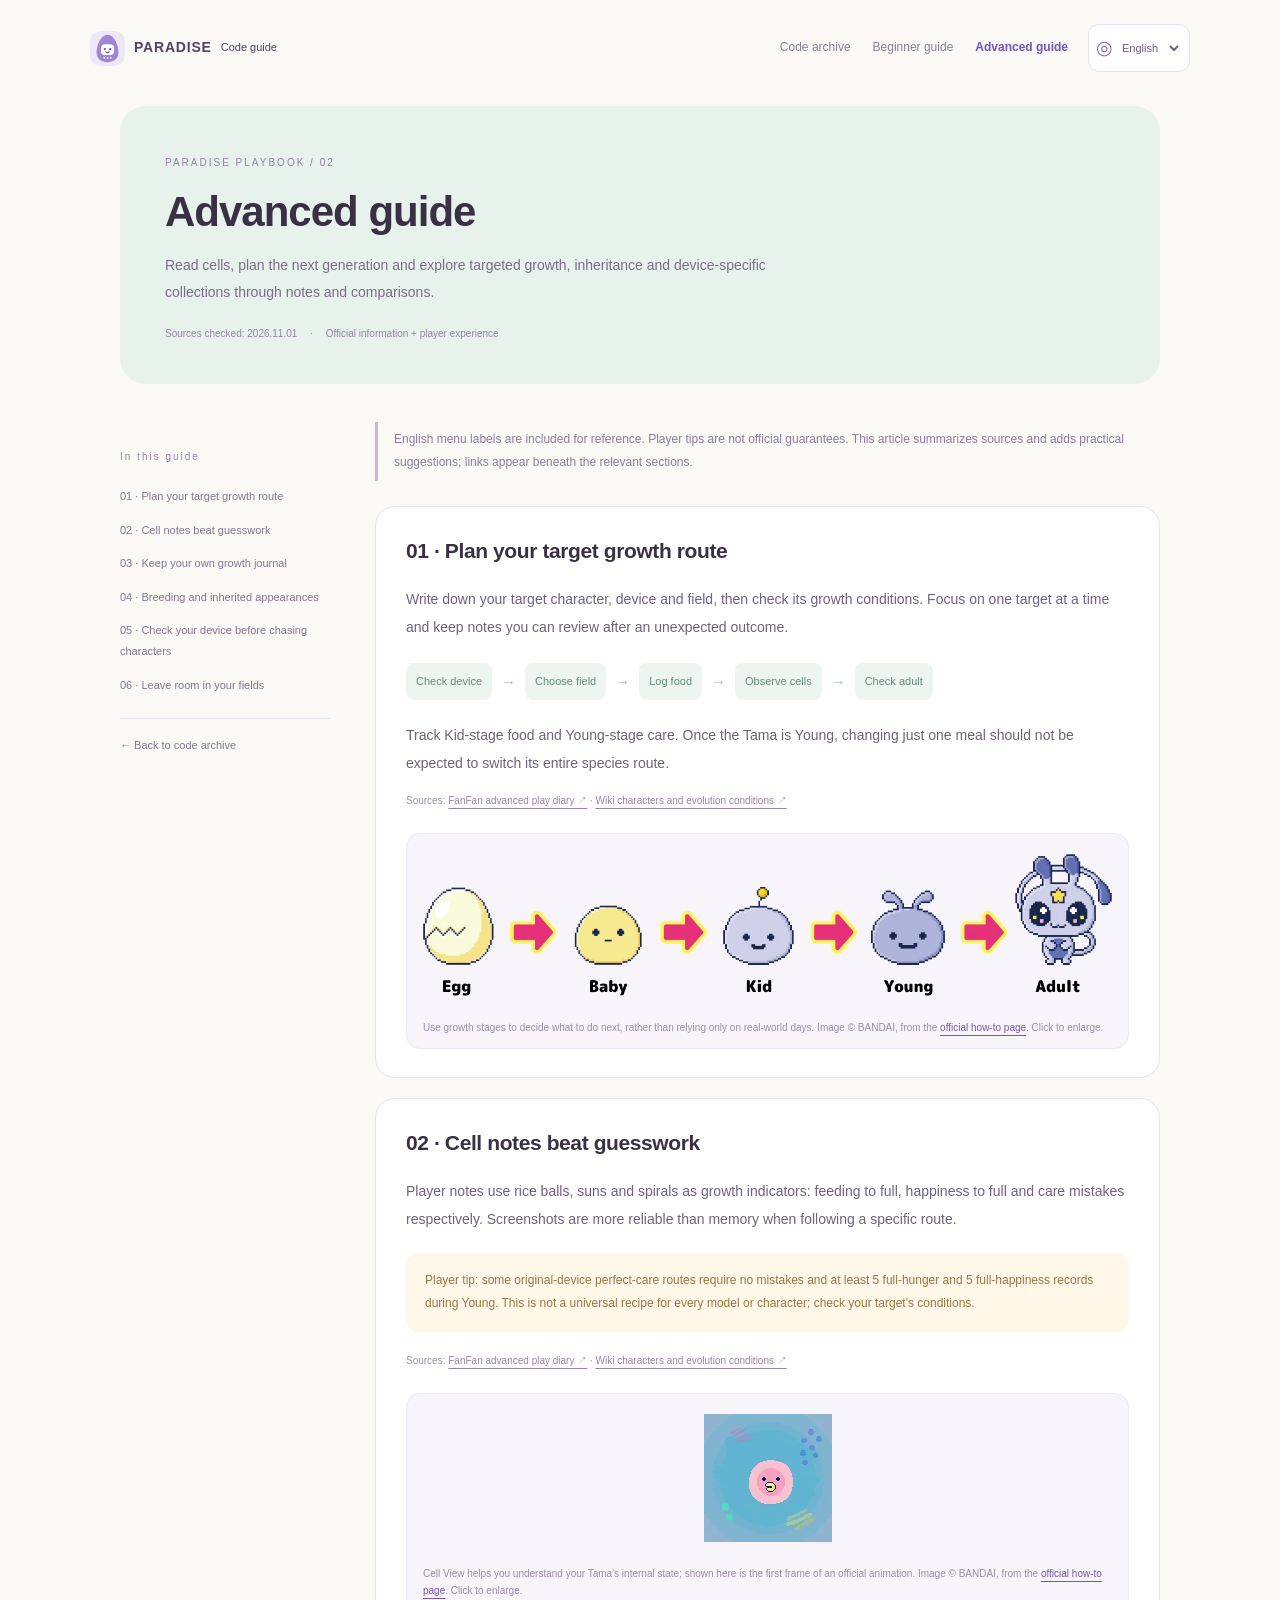
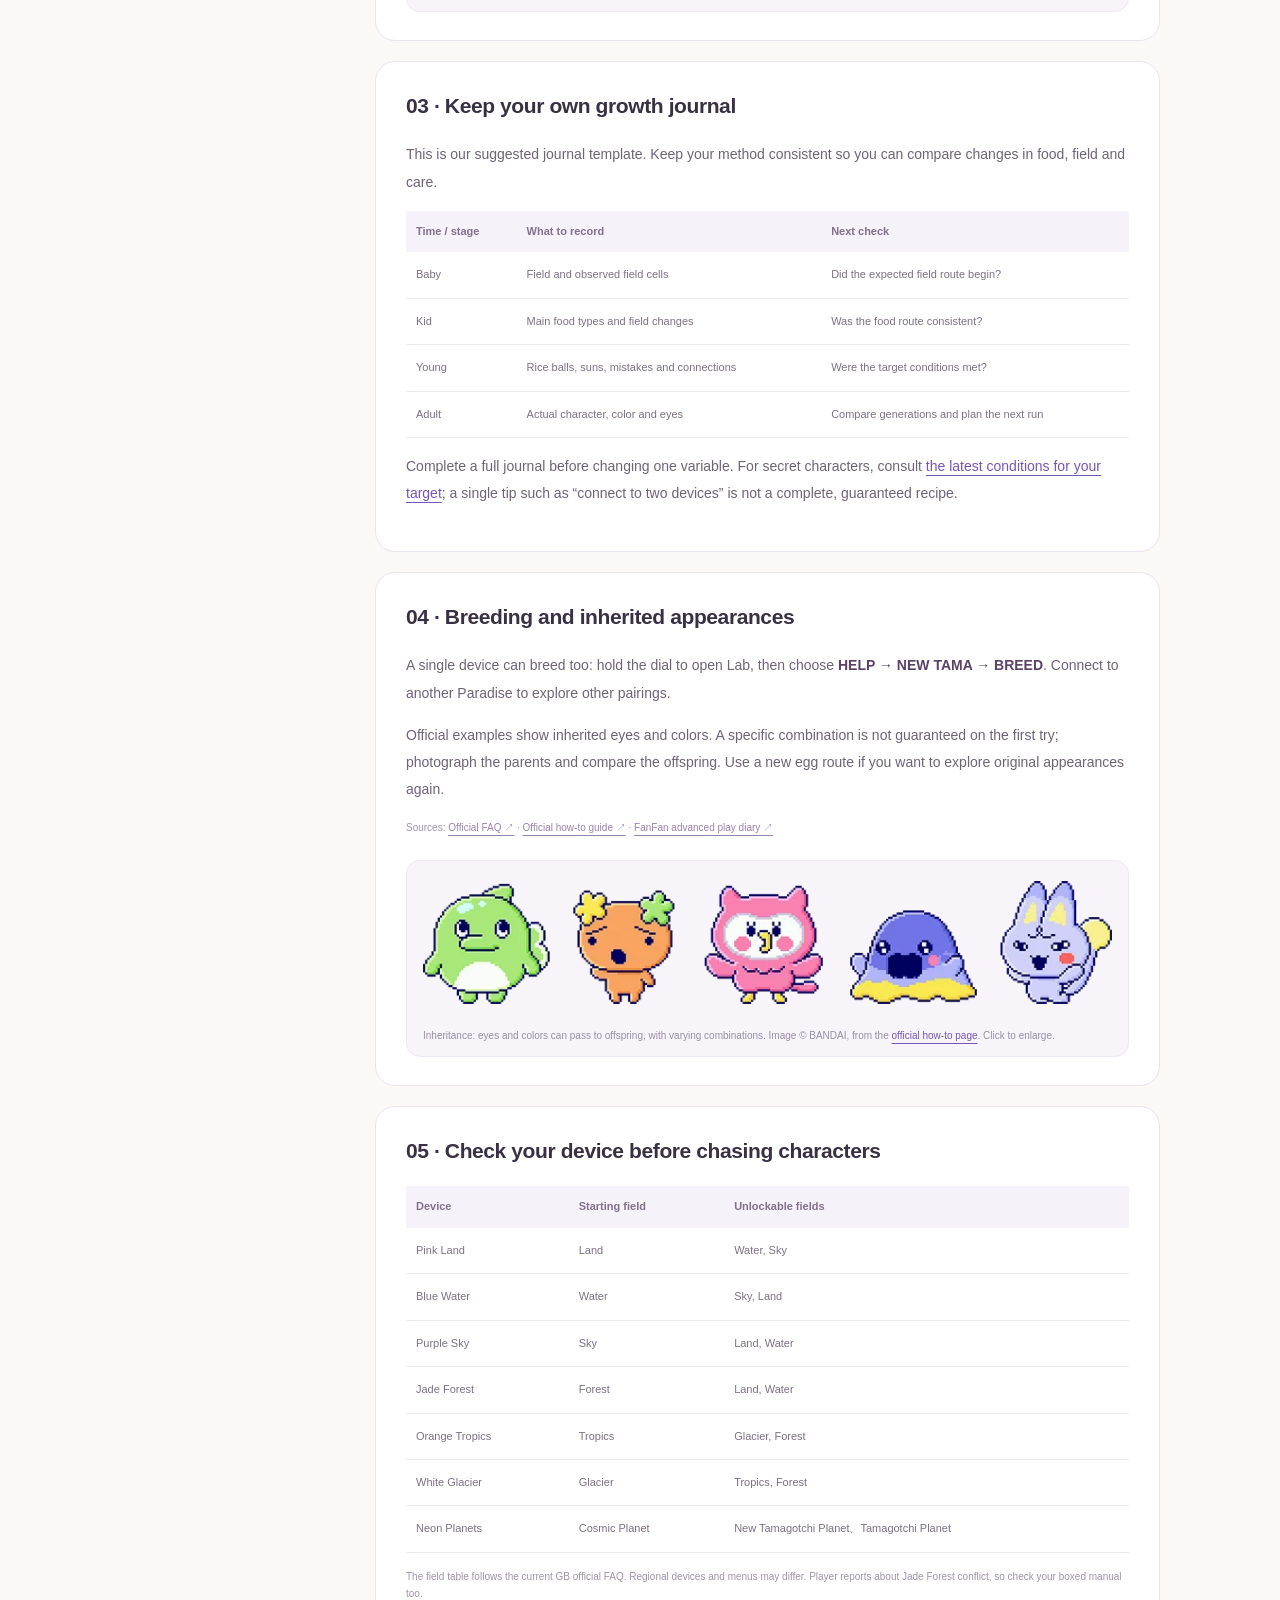
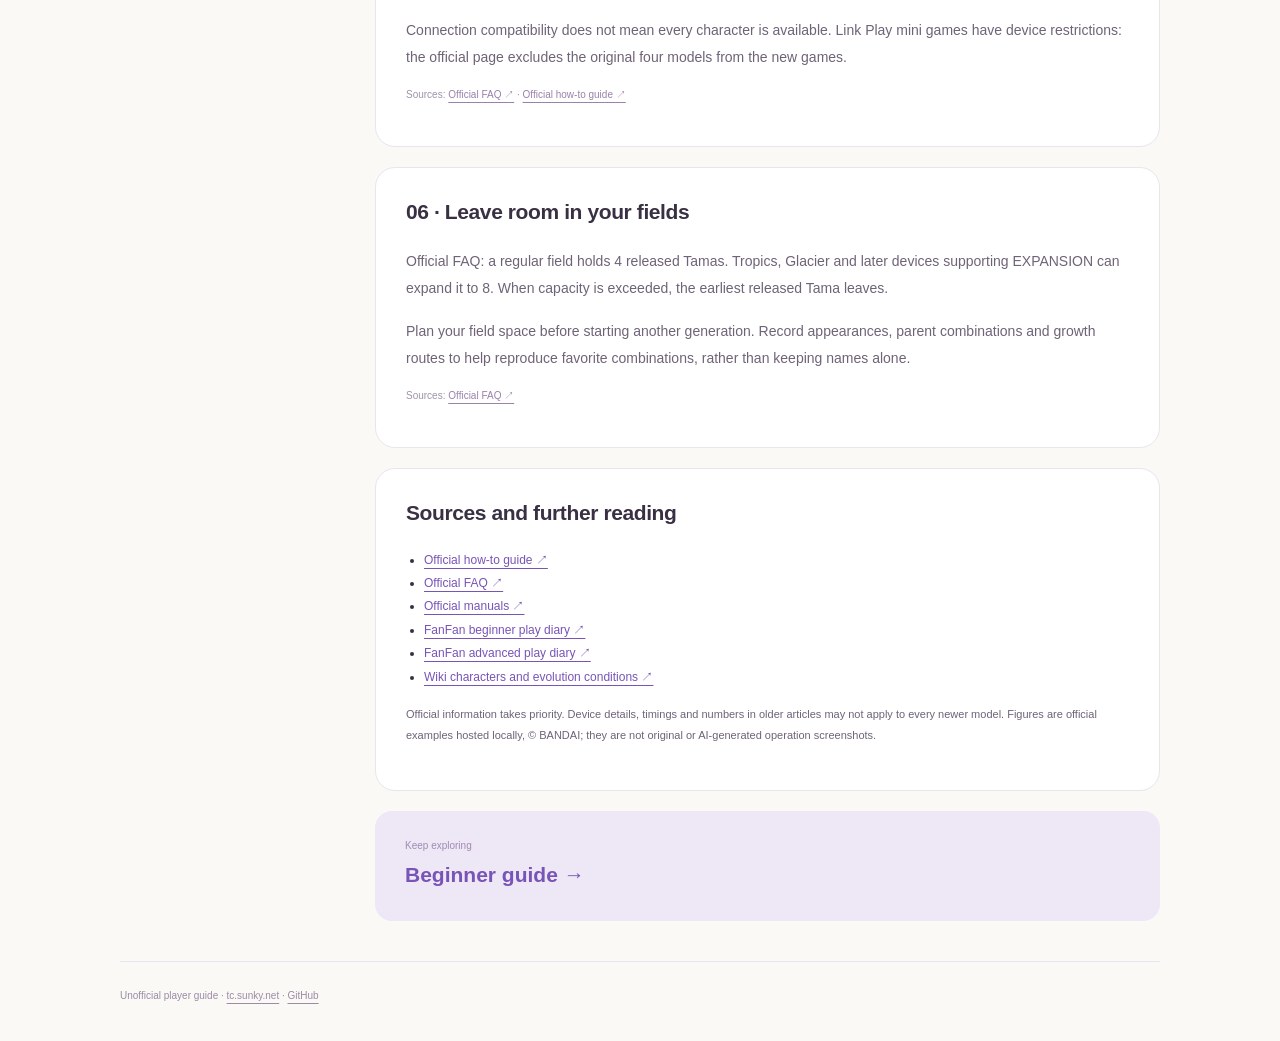
==== public/advanced.html @ 0d9e6d23 "Add five-language support across archive and guides" ====
<!doctype html><html lang="zh-CN"><head><meta charset="utf-8"><meta name="viewport" content="width=device-width,initial-scale=1"><meta name="description" content="从看懂细胞到规划下一代，用记录与对照，探索定向养成、遗传和版本收藏。"><meta name="theme-color" content="#7254c6"><title>进阶攻略 · Tamagotchi Paradise 中文图鉴</title><link rel="icon" href="./assets/favicon.svg"><link rel="stylesheet" href="./assets/guides.css"><link rel="stylesheet" href="./assets/i18n.css"><script src="./assets/i18n-data.js" defer></script><script src="./assets/i18n.js" defer></script></head><body class="advanced"><a class="skip" href="#article">跳到正文</a><header class="guide-header"><a class="brand" href="./index.html"><img src="./assets/favicon.svg" alt="" width="35" height="35">PARADISE <small>中文图鉴</small></a><nav aria-label="网站导航"><a href="./index.html#tools">代码图鉴</a><a href="./beginner.html" >新手攻略</a><a href="./advanced.html" aria-current="page">进阶攻略</a></nav></header><div class="guide-shell"><div class="guide-intro"><span class="kicker">PARADISE PLAYBOOK / 02</span><h1>进阶攻略</h1><p>从看懂细胞到规划下一代，用记录与对照，探索定向养成、遗传和版本收藏。</p><div class="meta">资料核对：2026.11.01 <span>·</span> 官方说明 + 玩家经验整理</div></div><div class="article-layout"><aside><span class="kicker">这篇会读到</span><nav aria-label="文章目录"><a href="#plan">01 · 定向养成：先画一条路线</a><a href="#cells">02 · 细胞观察：记录比猜测更有用</a><a href="#experiment">03 · 做一份自己的养成记录</a><a href="#breed">04 · 配对与遗传：外形可以继续变化</a><a href="#versions">05 · 先核对版本，再追新角色</a><a href="#collection">06 · 收藏规划：给场地留出位置</a></nav><a class="back" href="./index.html">← 返回代码图鉴</a></aside><main id="article"><div class="editor-note">阅读提示：菜单附英文名称便于对照；“玩家经验”不代表官方保证。本文为中文提炼与原创操作建议，来源在对应段落下方。</div><section id="plan" class="chapter"><h2>01 · 定向养成：先画一条路线</h2><p>先写下目标角色、自己的机型和对应场地，再核对角色进化条件。建议一次只追一个目标，把每次失败当成可回看的记录。</p><div class="route"><span>确认机型</span><i>→</i><span>选择场地</span><i>→</i><span>记录食物</span><i>→</i><span>观察细胞</span><i>→</i><span>核对成体</span></div><p>幼童阶段的食物选择与青少年阶段的照顾记录都值得跟踪；已经进入 Young 后，不要期待仅靠换一顿食物就能切换整个物种路线。</p><p class="references">依据：<a href="https://fanfan.com.tw/tamagotchi-1/" target="_blank" rel="noopener noreferrer">FanFan 进阶实玩记录 ↗</a> · <a href="https://tamagotchi.fandom.com/wiki/Tamagotchi_Paradise/Character_list" target="_blank" rel="noopener noreferrer">Wiki 角色与进化条件 ↗</a></p><figure><a href="./assets/guides/growth.webp" target="_blank" rel="noopener"><img src="./assets/guides/growth.webp" alt="官方角色成长五阶段示意" loading="lazy"></a><figcaption>用成长阶段定位当前任务，不把现实天数当成唯一判断标准。 · 图片 © BANDAI，摘自<a href="https://tamagotchi-official.com/gb/series/paradise/howto/">官方玩法页</a>。点击查看大图。</figcaption></figure></section><section id="cells" class="chapter"><h2>02 · 细胞观察：记录比猜测更有用</h2><p>玩家记录常用饭团、太阳与漩涡来观察养成：饭团对应喂饱记录，太阳对应心情充足记录，漩涡提示照顾失误。想追求特定成体时，截图记录比凭记忆计数更稳妥。</p><div class="callout">玩家经验：部分原版角色的优良照顾路线需要零失误，并在 Young 阶段积累至少 5 次喂饱、5 次心情充足记录。它并非所有机型、所有角色的通用配方，仍需核对目标角色条件。</div><p class="references">依据：<a href="https://fanfan.com.tw/tamagotchi-1/" target="_blank" rel="noopener noreferrer">FanFan 进阶实玩记录 ↗</a> · <a href="https://tamagotchi.fandom.com/wiki/Tamagotchi_Paradise/Character_list" target="_blank" rel="noopener noreferrer">Wiki 角色与进化条件 ↗</a></p><figure><a href="./assets/guides/cells.webp" target="_blank" rel="noopener"><img src="./assets/guides/cells.webp" alt="官方细胞观察画面示意" loading="lazy"></a><figcaption>观察图：细胞视角能帮助了解角色体内情况；这里展示官方动画首帧。 · 图片 © BANDAI，摘自<a href="https://tamagotchi-official.com/gb/series/paradise/howto/">官方玩法页</a>。点击查看大图。</figcaption></figure></section><section id="experiment" class="chapter"><h2>03 · 做一份自己的养成记录</h2><p>下面是本站建议的记录模板。保持记录方式一致，才能看出食物、场地与照顾方式改变后的差异。</p><div class="table-wrap"><table><thead><tr><th>时间／阶段</th><th>记录内容</th><th>下次检查</th></tr></thead><tbody><tr><td>Baby</td><td>所在场地、观察到的环境细胞</td><td>是否按预期进入场地路线</td></tr><tr><td>Kid</td><td>主要食物类别、切换场地情况</td><td>食物路线是否保持一致</td></tr><tr><td>Young</td><td>饭团／太阳／失误及通讯记录</td><td>目标条件是否满足</td></tr><tr><td>Adult</td><td>实际角色、颜色与眼睛</td><td>与上一代对照，规划下一次</td></tr></tbody></table></div><p>先做一次完整记录，再调整一个变量。涉及隐藏角色时，直接查看<a href="https://tamagotchi.fandom.com/wiki/Tamagotchi_Paradise/Character_list">目标角色的最新条件</a>；不要把“连过两台机器”等单项经验当成保证成功的完整配方。</p></section><section id="breed" class="chapter"><h2>04 · 配对与遗传：外形可以继续变化</h2><p>单机也能繁殖：长按旋钮进入 Lab，再依次选择 <strong>HELP → NEW TAMA → BREED</strong>。与另一台 Paradise 通讯，则可以探索不同搭配。</p><p>官方展示的遗传特征包括眼睛和颜色。繁殖不保证一次得到指定组合；建议先拍下亲代，再与下一代对照。想重新体验原始外形，可另外尝试新蛋路线。</p><p class="references">依据：<a href="https://tamagotchi-official.com/gb/series/paradise/faq/" target="_blank" rel="noopener noreferrer">官方 FAQ ↗</a> · <a href="https://tamagotchi-official.com/gb/series/paradise/howto/" target="_blank" rel="noopener noreferrer">官方玩法说明 ↗</a> · <a href="https://fanfan.com.tw/tamagotchi-1/" target="_blank" rel="noopener noreferrer">FanFan 进阶实玩记录 ↗</a></p><figure><a href="./assets/guides/breeding.webp" target="_blank" rel="noopener"><img src="./assets/guides/breeding.webp" alt="官方亲代与下一代眼睛和颜色组合示意" loading="lazy"></a><figcaption>遗传图：眼睛与颜色可传给下一代，组合结果存在变化。 · 图片 © BANDAI，摘自<a href="https://tamagotchi-official.com/gb/series/paradise/howto/">官方玩法页</a>。点击查看大图。</figcaption></figure></section><section id="versions" class="chapter"><h2>05 · 先核对版本，再追新角色</h2><div class="table-wrap"><table><thead><tr><th>机型</th><th>初始场地</th><th>后续可解锁场地</th></tr></thead><tbody><tr><td>Pink Land</td><td>陆地</td><td>海洋、天空</td></tr><tr><td>Blue Water</td><td>海洋</td><td>天空、陆地</td></tr><tr><td>Purple Sky</td><td>天空</td><td>陆地、海洋</td></tr><tr><td>Jade Forest</td><td>森林</td><td>陆地、海洋</td></tr><tr><td>Orange Tropics</td><td>热带</td><td>冰川、森林</td></tr><tr><td>White Glacier</td><td>冰川</td><td>热带、森林</td></tr><tr><td>Neon Planets</td><td>Cosmic Planet</td><td>New Tamagotchi Planet、Tamagotchi Planet</td></tr></tbody></table></div><p class="references">场地表依据当前 GB 官方 FAQ。不同地区的销售版本与菜单可能不同；尤其森林版的玩家资料存在出入，请同时核对盒装说明。</p><p>可通讯不等于可养成所有机型角色。联机小游戏也有版本限制，官方玩法页明确原四款机型不支持新增的 Link Play 小游戏。</p><p class="references">依据：<a href="https://tamagotchi-official.com/gb/series/paradise/faq/" target="_blank" rel="noopener noreferrer">官方 FAQ ↗</a> · <a href="https://tamagotchi-official.com/gb/series/paradise/howto/" target="_blank" rel="noopener noreferrer">官方玩法说明 ↗</a></p></section><section id="collection" class="chapter"><h2>06 · 收藏规划：给场地留出位置</h2><p>官方 FAQ：普通场地可保留 4 只已释放角色；支持 EXPANSION 的热带、冰川及后续机型可扩至 8 只。超过容量后，最早释放的角色会离开。</p><p>因此，收藏时先安排好位置，再决定开始哪一代。保留外形截图、亲代组合和路线笔记，比只记录角色名字更便于复现喜欢的搭配。</p><p class="references">依据：<a href="https://tamagotchi-official.com/gb/series/paradise/faq/" target="_blank" rel="noopener noreferrer">官方 FAQ ↗</a></p></section><section class="chapter sources"><h2>来源与延伸阅读</h2><ul><li><a href="https://tamagotchi-official.com/gb/series/paradise/howto/">官方玩法说明 ↗</a></li><li><a href="https://tamagotchi-official.com/gb/series/paradise/faq/">官方 FAQ ↗</a></li><li><a href="https://tamagotchi-official.com/manual/toy/paradise/">官方说明书入口 ↗</a></li><li><a href="https://fanfan.com.tw/tamagotchi/">FanFan 新手实玩记录 ↗</a></li><li><a href="https://fanfan.com.tw/tamagotchi-1/">FanFan 进阶实玩记录 ↗</a></li><li><a href="https://tamagotchi.fandom.com/wiki/Tamagotchi_Paradise/Character_list">Wiki 角色与进化条件 ↗</a></li></ul><p>官方资料优先；旧文章中的机型、时限与具体数值不应直接套用所有新机型。图片均为官方玩法示意，已保存于本站；版权归 BANDAI，非原创或 AI 操作截图。</p></section><a class="next-guide" href="./beginner.html"><small>继续探索</small><strong>新手攻略 →</strong></a></main></div><footer>非官方玩家整理 · <a href="https://tc.sunky.net/">tc.sunky.net</a> · <a href="https://github.com/isunky/TamagotchiCode">GitHub</a></footer></div></body></html>
---- public/assets/guides.css ----
:root{--ink:#393044;--purple:#7854b6;--muted:#84788d;--line:#eae4ef;--paper:#faf9f6}*{box-sizing:border-box}html{scroll-behavior:smooth;scroll-padding-top:30px}body{margin:0;background:var(--paper);color:var(--ink);font-family:-apple-system,BlinkMacSystemFont,"PingFang SC","Microsoft YaHei",sans-serif;font-size:15px;line-height:1.95}a{color:var(--purple);text-underline-offset:4px}a:hover{color:#4d3675}button,input{font:inherit}:focus-visible{outline:3px solid #a88cce;outline-offset:5px}.skip{position:fixed;top:-100px;background:white;padding:10px;z-index:10}.skip:focus{top:5px}.guide-header{max-width:1160px;margin:auto;padding:23px 30px;display:flex;justify-content:space-between;align-items:center;gap:20px}.brand{display:flex;gap:9px;align-items:center;text-decoration:none;font-weight:800;font-size:14px;letter-spacing:.8px;color:#554066}.brand small{font-weight:400;letter-spacing:0;font-size:11px}.guide-header nav{display:flex;gap:22px;font-size:12px}.guide-header nav a{text-decoration:none;color:#8b7e94}.guide-header nav a[aria-current]{color:#7254b6;font-weight:bold}.guide-shell{max-width:1100px;padding:0 30px;margin:auto}.guide-intro{padding:40px 45px;border-radius:26px;background:#eee7f7;margin:10px 0 38px}.advanced .guide-intro{background:#e7f2ed}.kicker{font-size:10px;letter-spacing:2px;color:#9681a5}.guide-intro h1{font-size:42px;letter-spacing:-1px;margin:10px 0;line-height:1.3}.guide-intro>p{max-width:640px;margin:12px 0 18px;color:#7c6c87;font-size:14px}.meta{font-size:10px;color:#95849f}.meta span{padding:0 10px}.article-layout{display:grid;grid-template-columns:210px minmax(0,1fr);gap:45px;align-items:start}aside{position:sticky;top:25px;padding-top:18px}aside nav{display:flex;flex-direction:column;gap:12px;margin:17px 0 22px}aside a{font-size:11px;text-decoration:none;color:#87758f}aside .back{display:block;border-top:1px solid var(--line);padding-top:16px}.editor-note{font-size:12px;color:#8d7d97;border-left:3px solid #c9b4df;padding:6px 16px;margin-bottom:25px}.chapter{background:#fff;border:1px solid var(--line);border-radius:20px;padding:28px 30px;margin-bottom:20px;scroll-margin-top:25px}.chapter h2{font-size:21px;line-height:1.5;margin:0 0 20px;letter-spacing:-.4px}.chapter p{margin:15px 0;color:#6f6377;font-size:14px}.chapter strong{color:#594367}.references,.chapter p.references{font-size:10px;color:#a092aa;line-height:1.7}.references a{color:#9b81ab}figure{margin:24px 0 0;background:#f7f5fa;border:1px solid #eee8f3;border-radius:14px;overflow:hidden;text-align:center;padding:20px 16px 12px}figure img{max-width:100%;max-height:340px;height:auto;object-fit:contain}figcaption{font-size:10px;line-height:1.7;text-align:left;margin-top:14px;color:#9b8ca5}.view-map{display:grid;grid-template-columns:1fr 1fr;gap:12px}.view-map>div{background:#f7f4fb;padding:18px;border-radius:13px}.view-map b{font-size:14px}.view-map span{display:block;font-size:9px;letter-spacing:1px;color:#a28eb0}.view-map p{font-size:12px;margin:8px 0 0}.callout{background:#fff7e8;border-radius:12px;padding:16px 19px;font-size:12px;color:#997744;margin:20px 0}.checklist{background:#f0f6f2;border-radius:13px;padding:19px;font-size:12px;color:#668474}.checklist b{display:block;margin-bottom:7px}.checklist label{display:block;cursor:pointer}.checklist input{accent-color:#7b9b86;margin-right:8px}.compare{display:grid;grid-template-columns:1fr 1fr;gap:15px}.compare>div{background:#f8f5fb;padding:17px;border-radius:12px}.compare b{font-size:12px}.compare p{font-size:12px}.inline-button{display:inline-block;font-size:12px;font-weight:700}.route{display:flex;flex-wrap:wrap;align-items:center;gap:9px;margin:22px 0}.route span{font-size:11px;background:#edf5f0;padding:8px 10px;border-radius:8px;color:#678a76}.route i{font-style:normal;color:#a6b8ae}.table-wrap{overflow:auto}table{width:100%;border-collapse:collapse;font-size:11px;min-width:380px}th{text-align:left;background:#f5f2f9;padding:10px;color:#82708e}td{padding:12px 10px;border-bottom:1px solid #eee8f1;color:#7d7086}.sources ul{font-size:12px;padding-left:18px}.sources p{font-size:11px}.next-guide{display:block;padding:25px 30px;background:#ede7f6;border-radius:17px;text-decoration:none}.next-guide small{display:block;font-size:10px;color:#a08bb1}.next-guide strong{font-size:21px}footer{border-top:1px solid var(--line);margin-top:40px;padding:24px 0 35px;font-size:10px;color:#9b8ba6}footer a{color:inherit}@media(max-width:760px){.guide-header{padding:20px;gap:10px}.brand{font-size:11px;gap:5px}.brand small{display:none}.guide-header nav{gap:12px;font-size:10px}.guide-shell{padding:0 18px}.guide-intro{padding:28px;margin:5px 0 22px}.guide-intro h1{font-size:34px}.guide-intro>p{font-size:12px}.meta{font-size:9px}.article-layout{grid-template-columns:1fr;gap:16px}aside{position:static;border:1px solid var(--line);border-radius:17px;background:#fff;padding:18px}aside nav{display:grid;grid-template-columns:1fr 1fr;gap:8px;margin:12px 0}aside a{font-size:10px}aside .back{display:none}.chapter{padding:23px 21px;border-radius:17px}.chapter h2{font-size:18px}.chapter p{font-size:13px}.view-map{gap:9px}.view-map>div{padding:13px}.compare{grid-template-columns:1fr}figure{padding:15px 10px 10px}.editor-note{margin-top:5px}.guide-header img{width:30px;height:30px}.route{gap:5px}.route span{font-size:10px}}@media(prefers-reduced-motion:reduce){html{scroll-behavior:auto}}@media print{aside,.guide-header nav,.next-guide{display:none}.article-layout{display:block}.chapter{break-inside:avoid}body{background:#fff}}
---- public/assets/i18n.css ----
.language-picker{display:flex;align-items:center;gap:5px;background:#fff;border:1px solid #e6dfed;border-radius:11px;padding:4px 7px;color:#8b73a4;flex-shrink:0}.language-picker>span{font-size:19px}.language-picker select{font:inherit;font-size:11px;color:#715c87;background:transparent;border:0;max-width:130px;min-height:32px;cursor:pointer}.topbar .topbar-links{margin-left:auto}.guide-header nav{margin-left:auto}.language-picker select:focus-visible{outline:2px solid #9c7abd;outline-offset:2px}html[lang=en] .item-en{display:none}html[lang=en] .hero h1{font-size:clamp(30px,3.8vw,48px)}html[lang=en] .hero-copy{max-width:60%!important}.hero p,.hero-caption{overflow-wrap:anywhere}.item-name{overflow-wrap:anywhere}.tab{white-space:normal}.cat-label{max-width:calc(100% - 24px)}html[lang=en] .code{font-size:16px}.stat-label{white-space:normal}.stat{overflow-wrap:anywhere}.edition{white-space:normal}.topbar,.guide-header{height:auto;min-height:96px}.guide-header{flex-wrap:wrap}html[lang=en] .hero{min-height:430px}.hero-buttons{flex-wrap:wrap}.chapter h2{overflow-wrap:anywhere}.guide-header nav a{white-space:nowrap}html[lang=en] .hero-caption{font-size:9px}
@media(max-width:820px){.topbar{flex-wrap:wrap;padding:16px 0;row-gap:12px}.topbar .brand{margin-right:auto}.topbar .topbar-links{margin-left:0}.topbar .language-picker{margin-left:auto}.guide-header{gap:12px}.guide-header nav{order:3;flex-basis:100%;justify-content:space-between}.guide-header .language-picker{margin-left:auto}html[lang=en] .hero-copy{max-width:62%!important}.selectwrap{flex-wrap:wrap}.selectwrap select{max-width:100%}}
@media(max-width:540px){.topbar{min-height:110px}.topbar .brand{flex-basis:55%}.topbar .language-picker{order:2}.topbar .topbar-links{order:3;margin-left:auto;flex-basis:100%;justify-content:flex-end}.language-picker{padding:2px 6px}.language-picker select{max-width:108px;font-size:10px;min-height:29px}.hero{min-height:510px}html[lang=en] .hero{min-height:570px}html[lang=en] .hero-copy{max-width:100%!important}html[lang=en] .hero h1{font-size:34px}.stat-label{font-size:9px;min-height:28px;line-height:1.5}.stat small{font-size:8px}.item-name{min-height:38px}.item-en{overflow:hidden}.tab{font-size:10px}.section-title{flex-wrap:wrap}.cat-label{font-size:8px}.hero-buttons{gap:16px}.info .switch{font-size:10px}.view button{padding:7px 8px}.item-foot{flex-wrap:wrap;row-gap:6px}.mark{white-space:normal}html[lang=en] .code{font-size:14px}.guide-header nav{font-size:10px;gap:8px}.guide-header .language-picker{order:0}.guide-header .brand{font-size:10px}.guide-header{padding:16px 18px}.guide-header nav a{white-space:normal}}
.article-layout>main,.article-layout>aside{min-width:0}.article-layout aside a{overflow-wrap:anywhere}.table-wrap{max-width:100%}
@media(max-width:760px){aside nav{grid-template-columns:repeat(2,minmax(0,1fr))}.chapter{min-width:0}.chapter p,.chapter h2{overflow-wrap:anywhere}}
@media print{.language-picker{display:none}}
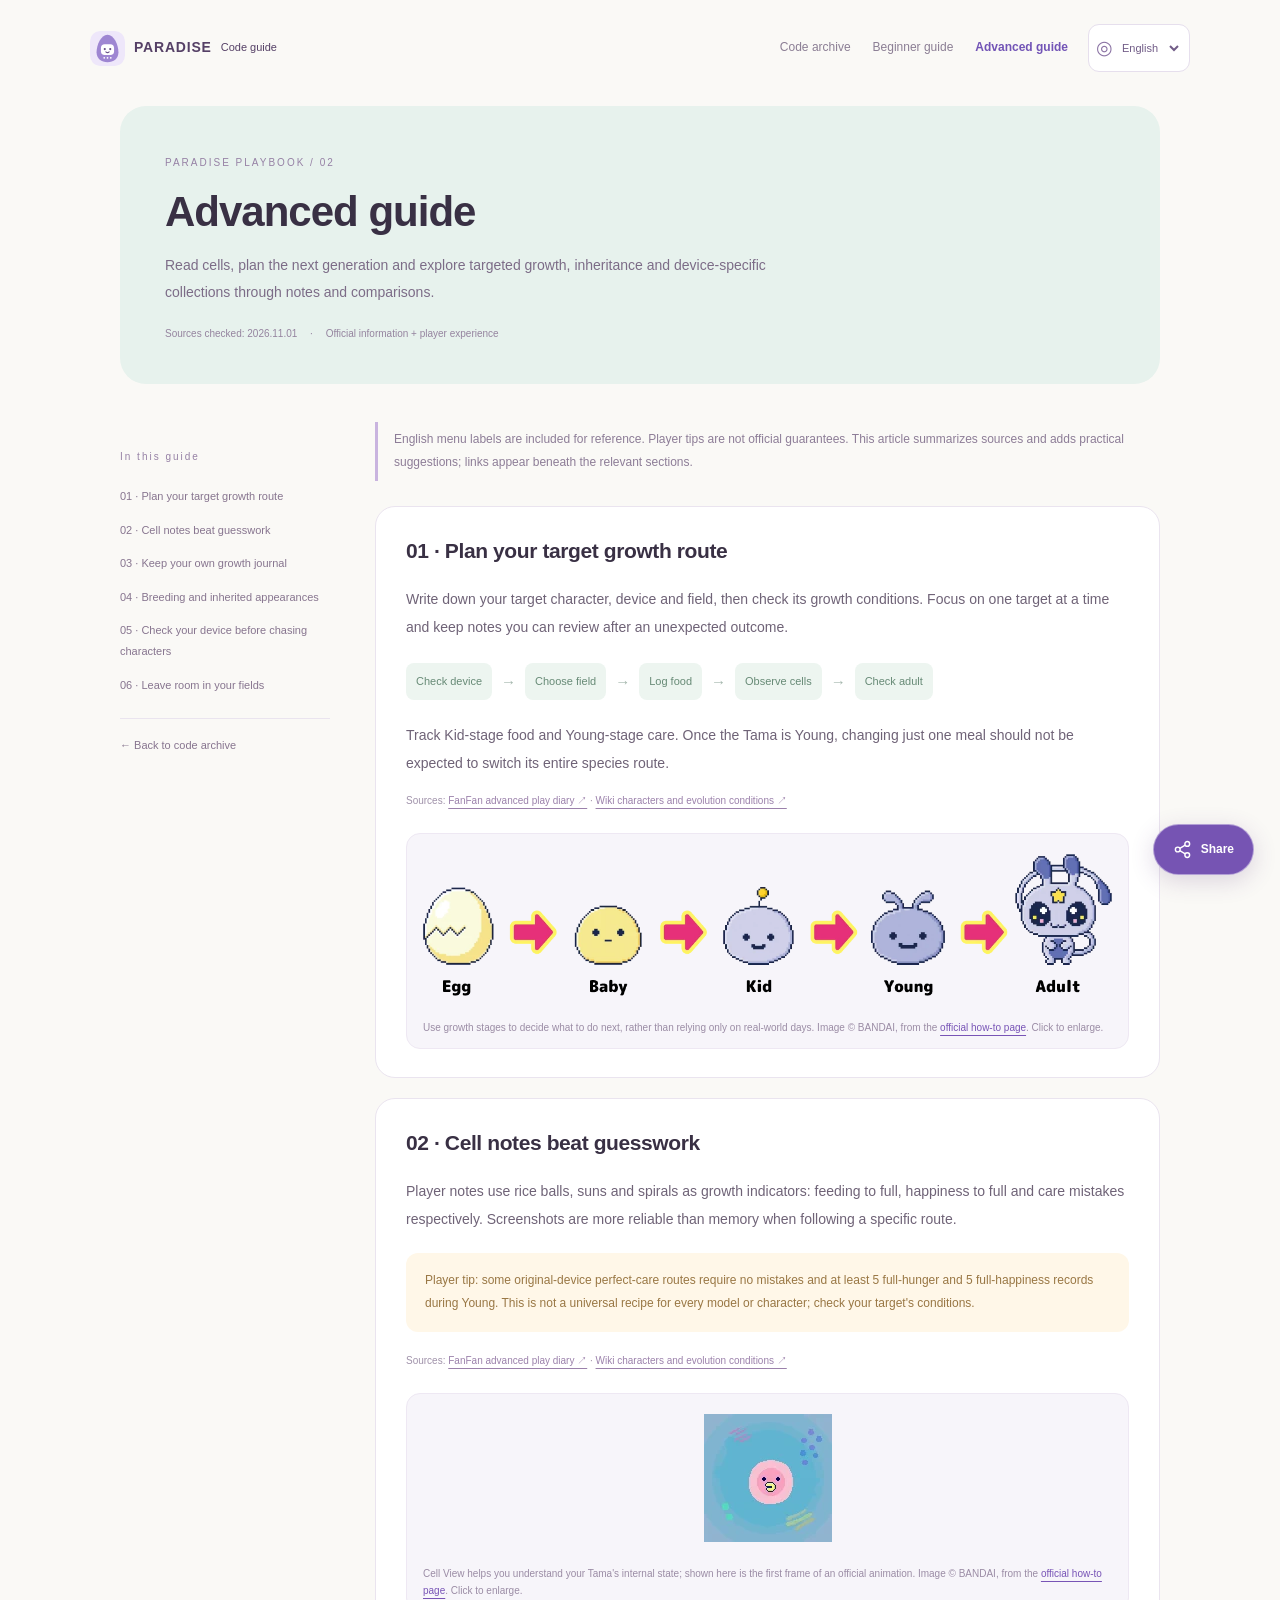
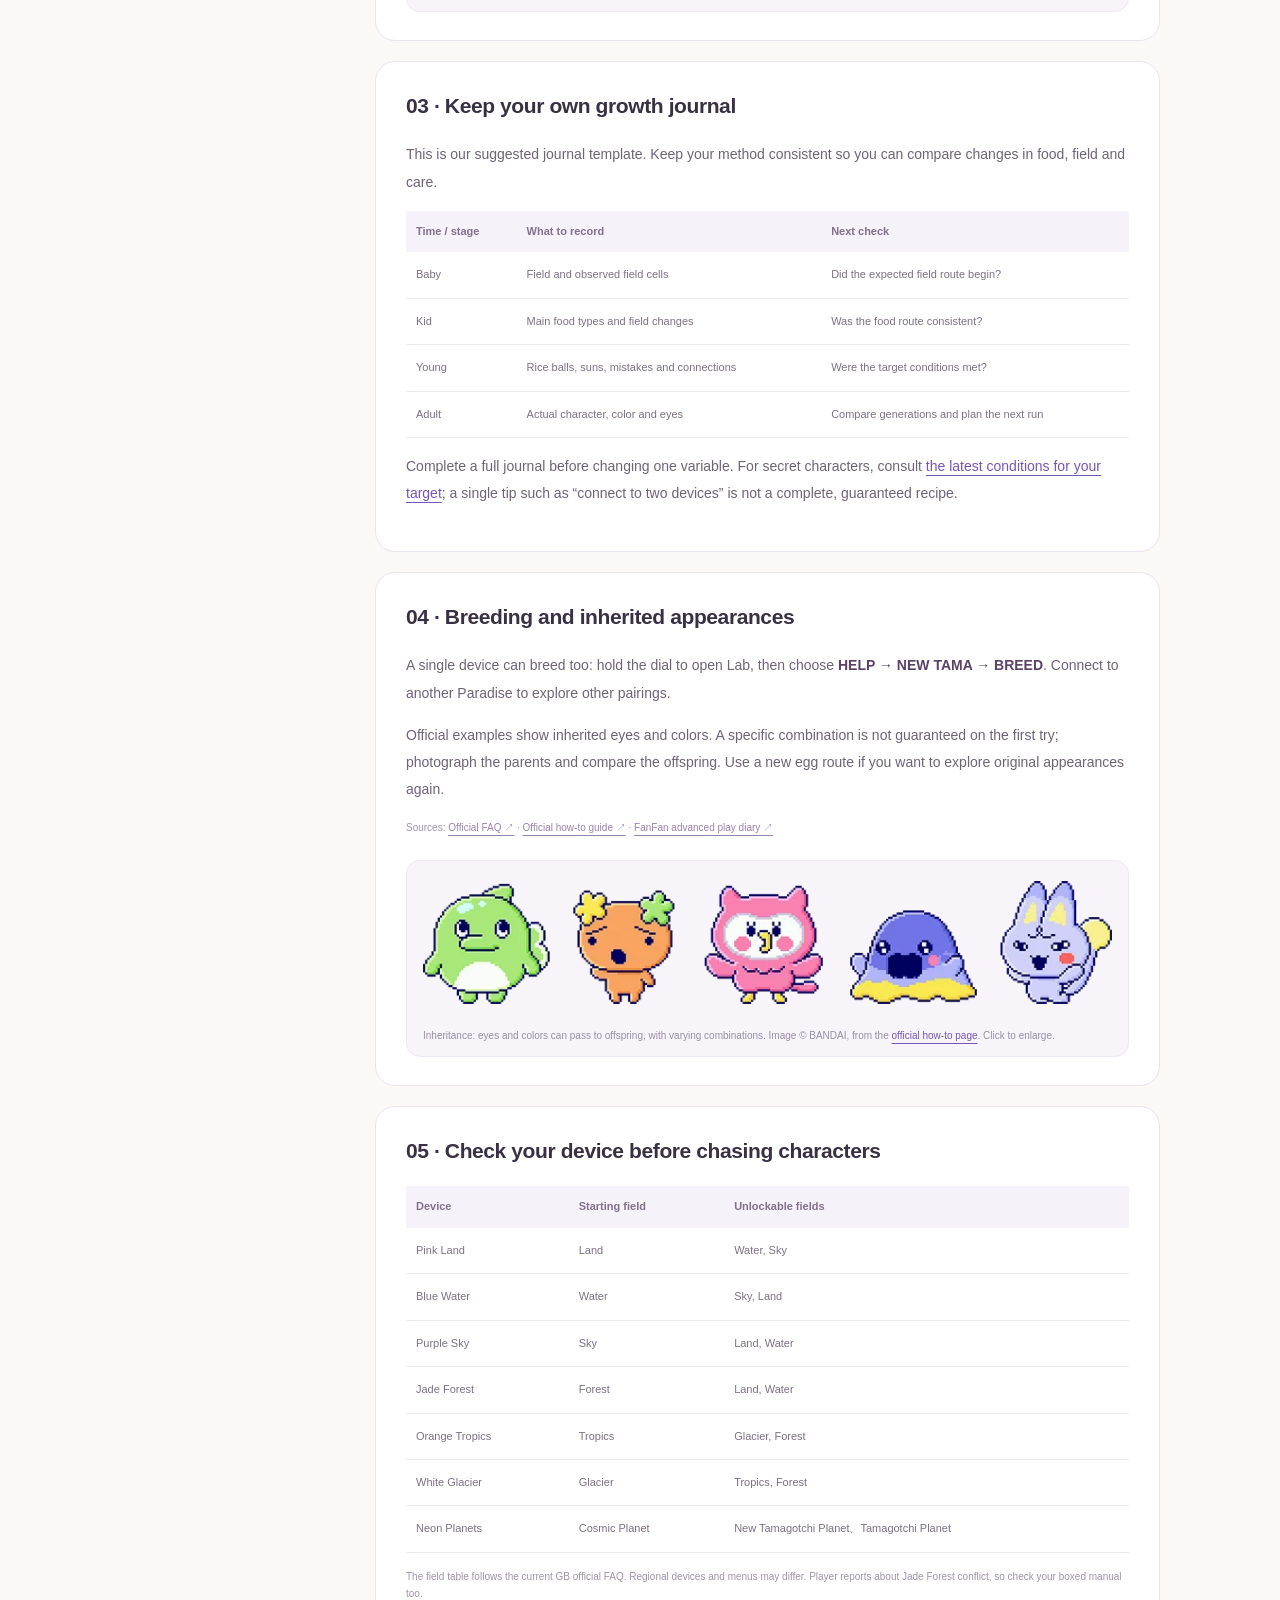
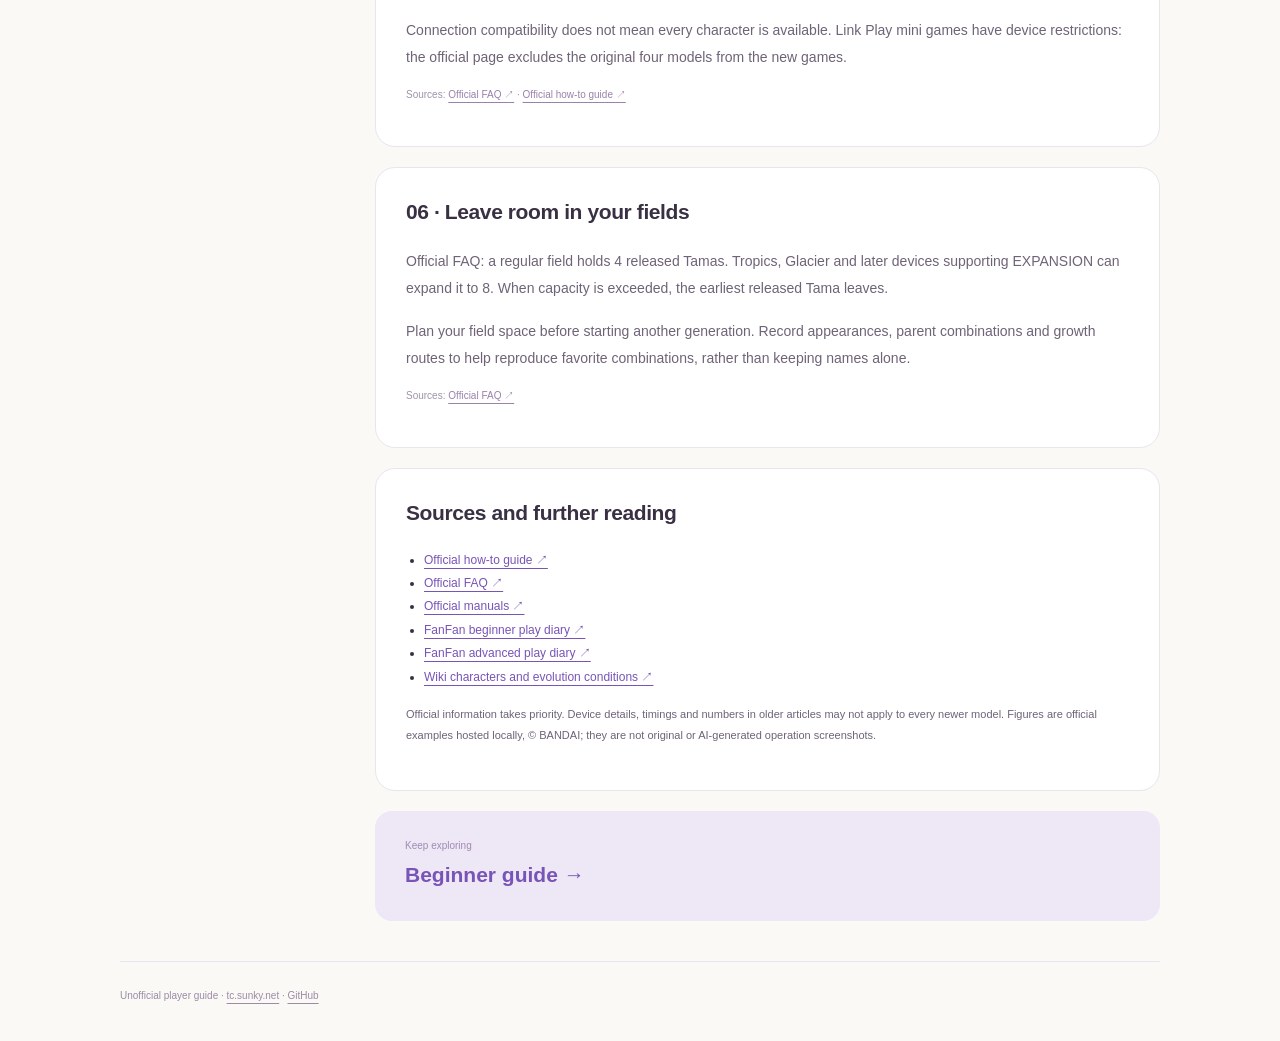
==== commit fab25f93: "Add multilingual page sharing with system and clipboard options" ====
--- a/public/advanced.html
+++ b/public/advanced.html
@@ -1 +1 @@
-<!doctype html><html lang="zh-CN"><head><meta charset="utf-8"><meta name="viewport" content="width=device-width,initial-scale=1"><meta name="description" content="从看懂细胞到规划下一代，用记录与对照，探索定向养成、遗传和版本收藏。"><meta name="theme-color" content="#7254c6"><title>进阶攻略 · Tamagotchi Paradise 中文图鉴</title><link rel="icon" href="./assets/favicon.svg"><link rel="stylesheet" href="./assets/guides.css"><link rel="stylesheet" href="./assets/i18n.css"><script src="./assets/i18n-data.js" defer></script><script src="./assets/i18n.js" defer></script></head><body class="advanced"><a class="skip" href="#article">跳到正文</a><header class="guide-header"><a class="brand" href="./index.html"><img src="./assets/favicon.svg" alt="" width="35" height="35">PARADISE <small>中文图鉴</small></a><nav aria-label="网站导航"><a href="./index.html#tools">代码图鉴</a><a href="./beginner.html" >新手攻略</a><a href="./advanced.html" aria-current="page">进阶攻略</a></nav></header><div class="guide-shell"><div class="guide-intro"><span class="kicker">PARADISE PLAYBOOK / 02</span><h1>进阶攻略</h1><p>从看懂细胞到规划下一代，用记录与对照，探索定向养成、遗传和版本收藏。</p><div class="meta">资料核对：2026.11.01 <span>·</span> 官方说明 + 玩家经验整理</div></div><div class="article-layout"><aside><span class="kicker">这篇会读到</span><nav aria-label="文章目录"><a href="#plan">01 · 定向养成：先画一条路线</a><a href="#cells">02 · 细胞观察：记录比猜测更有用</a><a href="#experiment">03 · 做一份自己的养成记录</a><a href="#breed">04 · 配对与遗传：外形可以继续变化</a><a href="#versions">05 · 先核对版本，再追新角色</a><a href="#collection">06 · 收藏规划：给场地留出位置</a></nav><a class="back" href="./index.html">← 返回代码图鉴</a></aside><main id="article"><div class="editor-note">阅读提示：菜单附英文名称便于对照；“玩家经验”不代表官方保证。本文为中文提炼与原创操作建议，来源在对应段落下方。</div><section id="plan" class="chapter"><h2>01 · 定向养成：先画一条路线</h2><p>先写下目标角色、自己的机型和对应场地，再核对角色进化条件。建议一次只追一个目标，把每次失败当成可回看的记录。</p><div class="route"><span>确认机型</span><i>→</i><span>选择场地</span><i>→</i><span>记录食物</span><i>→</i><span>观察细胞</span><i>→</i><span>核对成体</span></div><p>幼童阶段的食物选择与青少年阶段的照顾记录都值得跟踪；已经进入 Young 后，不要期待仅靠换一顿食物就能切换整个物种路线。</p><p class="references">依据：<a href="https://fanfan.com.tw/tamagotchi-1/" target="_blank" rel="noopener noreferrer">FanFan 进阶实玩记录 ↗</a> · <a href="https://tamagotchi.fandom.com/wiki/Tamagotchi_Paradise/Character_list" target="_blank" rel="noopener noreferrer">Wiki 角色与进化条件 ↗</a></p><figure><a href="./assets/guides/growth.webp" target="_blank" rel="noopener"><img src="./assets/guides/growth.webp" alt="官方角色成长五阶段示意" loading="lazy"></a><figcaption>用成长阶段定位当前任务，不把现实天数当成唯一判断标准。 · 图片 © BANDAI，摘自<a href="https://tamagotchi-official.com/gb/series/paradise/howto/">官方玩法页</a>。点击查看大图。</figcaption></figure></section><section id="cells" class="chapter"><h2>02 · 细胞观察：记录比猜测更有用</h2><p>玩家记录常用饭团、太阳与漩涡来观察养成：饭团对应喂饱记录，太阳对应心情充足记录，漩涡提示照顾失误。想追求特定成体时，截图记录比凭记忆计数更稳妥。</p><div class="callout">玩家经验：部分原版角色的优良照顾路线需要零失误，并在 Young 阶段积累至少 5 次喂饱、5 次心情充足记录。它并非所有机型、所有角色的通用配方，仍需核对目标角色条件。</div><p class="references">依据：<a href="https://fanfan.com.tw/tamagotchi-1/" target="_blank" rel="noopener noreferrer">FanFan 进阶实玩记录 ↗</a> · <a href="https://tamagotchi.fandom.com/wiki/Tamagotchi_Paradise/Character_list" target="_blank" rel="noopener noreferrer">Wiki 角色与进化条件 ↗</a></p><figure><a href="./assets/guides/cells.webp" target="_blank" rel="noopener"><img src="./assets/guides/cells.webp" alt="官方细胞观察画面示意" loading="lazy"></a><figcaption>观察图：细胞视角能帮助了解角色体内情况；这里展示官方动画首帧。 · 图片 © BANDAI，摘自<a href="https://tamagotchi-official.com/gb/series/paradise/howto/">官方玩法页</a>。点击查看大图。</figcaption></figure></section><section id="experiment" class="chapter"><h2>03 · 做一份自己的养成记录</h2><p>下面是本站建议的记录模板。保持记录方式一致，才能看出食物、场地与照顾方式改变后的差异。</p><div class="table-wrap"><table><thead><tr><th>时间／阶段</th><th>记录内容</th><th>下次检查</th></tr></thead><tbody><tr><td>Baby</td><td>所在场地、观察到的环境细胞</td><td>是否按预期进入场地路线</td></tr><tr><td>Kid</td><td>主要食物类别、切换场地情况</td><td>食物路线是否保持一致</td></tr><tr><td>Young</td><td>饭团／太阳／失误及通讯记录</td><td>目标条件是否满足</td></tr><tr><td>Adult</td><td>实际角色、颜色与眼睛</td><td>与上一代对照，规划下一次</td></tr></tbody></table></div><p>先做一次完整记录，再调整一个变量。涉及隐藏角色时，直接查看<a href="https://tamagotchi.fandom.com/wiki/Tamagotchi_Paradise/Character_list">目标角色的最新条件</a>；不要把“连过两台机器”等单项经验当成保证成功的完整配方。</p></section><section id="breed" class="chapter"><h2>04 · 配对与遗传：外形可以继续变化</h2><p>单机也能繁殖：长按旋钮进入 Lab，再依次选择 <strong>HELP → NEW TAMA → BREED</strong>。与另一台 Paradise 通讯，则可以探索不同搭配。</p><p>官方展示的遗传特征包括眼睛和颜色。繁殖不保证一次得到指定组合；建议先拍下亲代，再与下一代对照。想重新体验原始外形，可另外尝试新蛋路线。</p><p class="references">依据：<a href="https://tamagotchi-official.com/gb/series/paradise/faq/" target="_blank" rel="noopener noreferrer">官方 FAQ ↗</a> · <a href="https://tamagotchi-official.com/gb/series/paradise/howto/" target="_blank" rel="noopener noreferrer">官方玩法说明 ↗</a> · <a href="https://fanfan.com.tw/tamagotchi-1/" target="_blank" rel="noopener noreferrer">FanFan 进阶实玩记录 ↗</a></p><figure><a href="./assets/guides/breeding.webp" target="_blank" rel="noopener"><img src="./assets/guides/breeding.webp" alt="官方亲代与下一代眼睛和颜色组合示意" loading="lazy"></a><figcaption>遗传图：眼睛与颜色可传给下一代，组合结果存在变化。 · 图片 © BANDAI，摘自<a href="https://tamagotchi-official.com/gb/series/paradise/howto/">官方玩法页</a>。点击查看大图。</figcaption></figure></section><section id="versions" class="chapter"><h2>05 · 先核对版本，再追新角色</h2><div class="table-wrap"><table><thead><tr><th>机型</th><th>初始场地</th><th>后续可解锁场地</th></tr></thead><tbody><tr><td>Pink Land</td><td>陆地</td><td>海洋、天空</td></tr><tr><td>Blue Water</td><td>海洋</td><td>天空、陆地</td></tr><tr><td>Purple Sky</td><td>天空</td><td>陆地、海洋</td></tr><tr><td>Jade Forest</td><td>森林</td><td>陆地、海洋</td></tr><tr><td>Orange Tropics</td><td>热带</td><td>冰川、森林</td></tr><tr><td>White Glacier</td><td>冰川</td><td>热带、森林</td></tr><tr><td>Neon Planets</td><td>Cosmic Planet</td><td>New Tamagotchi Planet、Tamagotchi Planet</td></tr></tbody></table></div><p class="references">场地表依据当前 GB 官方 FAQ。不同地区的销售版本与菜单可能不同；尤其森林版的玩家资料存在出入，请同时核对盒装说明。</p><p>可通讯不等于可养成所有机型角色。联机小游戏也有版本限制，官方玩法页明确原四款机型不支持新增的 Link Play 小游戏。</p><p class="references">依据：<a href="https://tamagotchi-official.com/gb/series/paradise/faq/" target="_blank" rel="noopener noreferrer">官方 FAQ ↗</a> · <a href="https://tamagotchi-official.com/gb/series/paradise/howto/" target="_blank" rel="noopener noreferrer">官方玩法说明 ↗</a></p></section><section id="collection" class="chapter"><h2>06 · 收藏规划：给场地留出位置</h2><p>官方 FAQ：普通场地可保留 4 只已释放角色；支持 EXPANSION 的热带、冰川及后续机型可扩至 8 只。超过容量后，最早释放的角色会离开。</p><p>因此，收藏时先安排好位置，再决定开始哪一代。保留外形截图、亲代组合和路线笔记，比只记录角色名字更便于复现喜欢的搭配。</p><p class="references">依据：<a href="https://tamagotchi-official.com/gb/series/paradise/faq/" target="_blank" rel="noopener noreferrer">官方 FAQ ↗</a></p></section><section class="chapter sources"><h2>来源与延伸阅读</h2><ul><li><a href="https://tamagotchi-official.com/gb/series/paradise/howto/">官方玩法说明 ↗</a></li><li><a href="https://tamagotchi-official.com/gb/series/paradise/faq/">官方 FAQ ↗</a></li><li><a href="https://tamagotchi-official.com/manual/toy/paradise/">官方说明书入口 ↗</a></li><li><a href="https://fanfan.com.tw/tamagotchi/">FanFan 新手实玩记录 ↗</a></li><li><a href="https://fanfan.com.tw/tamagotchi-1/">FanFan 进阶实玩记录 ↗</a></li><li><a href="https://tamagotchi.fandom.com/wiki/Tamagotchi_Paradise/Character_list">Wiki 角色与进化条件 ↗</a></li></ul><p>官方资料优先；旧文章中的机型、时限与具体数值不应直接套用所有新机型。图片均为官方玩法示意，已保存于本站；版权归 BANDAI，非原创或 AI 操作截图。</p></section><a class="next-guide" href="./beginner.html"><small>继续探索</small><strong>新手攻略 →</strong></a></main></div><footer>非官方玩家整理 · <a href="https://tc.sunky.net/">tc.sunky.net</a> · <a href="https://github.com/isunky/TamagotchiCode">GitHub</a></footer></div></body></html>+<!doctype html><html lang="zh-CN"><head><meta charset="utf-8"><meta name="viewport" content="width=device-width,initial-scale=1"><meta name="description" content="从看懂细胞到规划下一代，用记录与对照，探索定向养成、遗传和版本收藏。"><meta name="theme-color" content="#7254c6"><title>进阶攻略 · Tamagotchi Paradise 中文图鉴</title><link rel="icon" href="./assets/favicon.svg?v=20261101-share1"><link rel="stylesheet" href="./assets/guides.css?v=20261101-share1"><link rel="stylesheet" href="./assets/i18n.css?v=20261101-share1"><script src="./assets/i18n-data.js?v=20261101-share1" defer></script><script src="./assets/i18n.js?v=20261101-share1" defer></script><link rel="stylesheet" href="./assets/share.css?v=20261101-share1"><script type="module" src="./assets/share.js?v=20261101-share1"></script></head><body class="advanced"><a class="skip" href="#article">跳到正文</a><header class="guide-header"><a class="brand" href="./index.html"><img src="./assets/favicon.svg?v=20261101-share1" alt="" width="35" height="35">PARADISE <small>中文图鉴</small></a><nav aria-label="网站导航"><a href="./index.html#tools">代码图鉴</a><a href="./beginner.html" >新手攻略</a><a href="./advanced.html" aria-current="page">进阶攻略</a></nav></header><div class="guide-shell"><div class="guide-intro"><span class="kicker">PARADISE PLAYBOOK / 02</span><h1>进阶攻略</h1><p>从看懂细胞到规划下一代，用记录与对照，探索定向养成、遗传和版本收藏。</p><div class="meta">资料核对：2026.11.01 <span>·</span> 官方说明 + 玩家经验整理</div></div><div class="article-layout"><aside><span class="kicker">这篇会读到</span><nav aria-label="文章目录"><a href="#plan">01 · 定向养成：先画一条路线</a><a href="#cells">02 · 细胞观察：记录比猜测更有用</a><a href="#experiment">03 · 做一份自己的养成记录</a><a href="#breed">04 · 配对与遗传：外形可以继续变化</a><a href="#versions">05 · 先核对版本，再追新角色</a><a href="#collection">06 · 收藏规划：给场地留出位置</a></nav><a class="back" href="./index.html">← 返回代码图鉴</a></aside><main id="article"><div class="editor-note">阅读提示：菜单附英文名称便于对照；“玩家经验”不代表官方保证。本文为中文提炼与原创操作建议，来源在对应段落下方。</div><section id="plan" class="chapter"><h2>01 · 定向养成：先画一条路线</h2><p>先写下目标角色、自己的机型和对应场地，再核对角色进化条件。建议一次只追一个目标，把每次失败当成可回看的记录。</p><div class="route"><span>确认机型</span><i>→</i><span>选择场地</span><i>→</i><span>记录食物</span><i>→</i><span>观察细胞</span><i>→</i><span>核对成体</span></div><p>幼童阶段的食物选择与青少年阶段的照顾记录都值得跟踪；已经进入 Young 后，不要期待仅靠换一顿食物就能切换整个物种路线。</p><p class="references">依据：<a href="https://fanfan.com.tw/tamagotchi-1/" target="_blank" rel="noopener noreferrer">FanFan 进阶实玩记录 ↗</a> · <a href="https://tamagotchi.fandom.com/wiki/Tamagotchi_Paradise/Character_list" target="_blank" rel="noopener noreferrer">Wiki 角色与进化条件 ↗</a></p><figure><a href="./assets/guides/growth.webp" target="_blank" rel="noopener"><img src="./assets/guides/growth.webp" alt="官方角色成长五阶段示意" loading="lazy"></a><figcaption>用成长阶段定位当前任务，不把现实天数当成唯一判断标准。 · 图片 © BANDAI，摘自<a href="https://tamagotchi-official.com/gb/series/paradise/howto/">官方玩法页</a>。点击查看大图。</figcaption></figure></section><section id="cells" class="chapter"><h2>02 · 细胞观察：记录比猜测更有用</h2><p>玩家记录常用饭团、太阳与漩涡来观察养成：饭团对应喂饱记录，太阳对应心情充足记录，漩涡提示照顾失误。想追求特定成体时，截图记录比凭记忆计数更稳妥。</p><div class="callout">玩家经验：部分原版角色的优良照顾路线需要零失误，并在 Young 阶段积累至少 5 次喂饱、5 次心情充足记录。它并非所有机型、所有角色的通用配方，仍需核对目标角色条件。</div><p class="references">依据：<a href="https://fanfan.com.tw/tamagotchi-1/" target="_blank" rel="noopener noreferrer">FanFan 进阶实玩记录 ↗</a> · <a href="https://tamagotchi.fandom.com/wiki/Tamagotchi_Paradise/Character_list" target="_blank" rel="noopener noreferrer">Wiki 角色与进化条件 ↗</a></p><figure><a href="./assets/guides/cells.webp" target="_blank" rel="noopener"><img src="./assets/guides/cells.webp" alt="官方细胞观察画面示意" loading="lazy"></a><figcaption>观察图：细胞视角能帮助了解角色体内情况；这里展示官方动画首帧。 · 图片 © BANDAI，摘自<a href="https://tamagotchi-official.com/gb/series/paradise/howto/">官方玩法页</a>。点击查看大图。</figcaption></figure></section><section id="experiment" class="chapter"><h2>03 · 做一份自己的养成记录</h2><p>下面是本站建议的记录模板。保持记录方式一致，才能看出食物、场地与照顾方式改变后的差异。</p><div class="table-wrap"><table><thead><tr><th>时间／阶段</th><th>记录内容</th><th>下次检查</th></tr></thead><tbody><tr><td>Baby</td><td>所在场地、观察到的环境细胞</td><td>是否按预期进入场地路线</td></tr><tr><td>Kid</td><td>主要食物类别、切换场地情况</td><td>食物路线是否保持一致</td></tr><tr><td>Young</td><td>饭团／太阳／失误及通讯记录</td><td>目标条件是否满足</td></tr><tr><td>Adult</td><td>实际角色、颜色与眼睛</td><td>与上一代对照，规划下一次</td></tr></tbody></table></div><p>先做一次完整记录，再调整一个变量。涉及隐藏角色时，直接查看<a href="https://tamagotchi.fandom.com/wiki/Tamagotchi_Paradise/Character_list">目标角色的最新条件</a>；不要把“连过两台机器”等单项经验当成保证成功的完整配方。</p></section><section id="breed" class="chapter"><h2>04 · 配对与遗传：外形可以继续变化</h2><p>单机也能繁殖：长按旋钮进入 Lab，再依次选择 <strong>HELP → NEW TAMA → BREED</strong>。与另一台 Paradise 通讯，则可以探索不同搭配。</p><p>官方展示的遗传特征包括眼睛和颜色。繁殖不保证一次得到指定组合；建议先拍下亲代，再与下一代对照。想重新体验原始外形，可另外尝试新蛋路线。</p><p class="references">依据：<a href="https://tamagotchi-official.com/gb/series/paradise/faq/" target="_blank" rel="noopener noreferrer">官方 FAQ ↗</a> · <a href="https://tamagotchi-official.com/gb/series/paradise/howto/" target="_blank" rel="noopener noreferrer">官方玩法说明 ↗</a> · <a href="https://fanfan.com.tw/tamagotchi-1/" target="_blank" rel="noopener noreferrer">FanFan 进阶实玩记录 ↗</a></p><figure><a href="./assets/guides/breeding.webp" target="_blank" rel="noopener"><img src="./assets/guides/breeding.webp" alt="官方亲代与下一代眼睛和颜色组合示意" loading="lazy"></a><figcaption>遗传图：眼睛与颜色可传给下一代，组合结果存在变化。 · 图片 © BANDAI，摘自<a href="https://tamagotchi-official.com/gb/series/paradise/howto/">官方玩法页</a>。点击查看大图。</figcaption></figure></section><section id="versions" class="chapter"><h2>05 · 先核对版本，再追新角色</h2><div class="table-wrap"><table><thead><tr><th>机型</th><th>初始场地</th><th>后续可解锁场地</th></tr></thead><tbody><tr><td>Pink Land</td><td>陆地</td><td>海洋、天空</td></tr><tr><td>Blue Water</td><td>海洋</td><td>天空、陆地</td></tr><tr><td>Purple Sky</td><td>天空</td><td>陆地、海洋</td></tr><tr><td>Jade Forest</td><td>森林</td><td>陆地、海洋</td></tr><tr><td>Orange Tropics</td><td>热带</td><td>冰川、森林</td></tr><tr><td>White Glacier</td><td>冰川</td><td>热带、森林</td></tr><tr><td>Neon Planets</td><td>Cosmic Planet</td><td>New Tamagotchi Planet、Tamagotchi Planet</td></tr></tbody></table></div><p class="references">场地表依据当前 GB 官方 FAQ。不同地区的销售版本与菜单可能不同；尤其森林版的玩家资料存在出入，请同时核对盒装说明。</p><p>可通讯不等于可养成所有机型角色。联机小游戏也有版本限制，官方玩法页明确原四款机型不支持新增的 Link Play 小游戏。</p><p class="references">依据：<a href="https://tamagotchi-official.com/gb/series/paradise/faq/" target="_blank" rel="noopener noreferrer">官方 FAQ ↗</a> · <a href="https://tamagotchi-official.com/gb/series/paradise/howto/" target="_blank" rel="noopener noreferrer">官方玩法说明 ↗</a></p></section><section id="collection" class="chapter"><h2>06 · 收藏规划：给场地留出位置</h2><p>官方 FAQ：普通场地可保留 4 只已释放角色；支持 EXPANSION 的热带、冰川及后续机型可扩至 8 只。超过容量后，最早释放的角色会离开。</p><p>因此，收藏时先安排好位置，再决定开始哪一代。保留外形截图、亲代组合和路线笔记，比只记录角色名字更便于复现喜欢的搭配。</p><p class="references">依据：<a href="https://tamagotchi-official.com/gb/series/paradise/faq/" target="_blank" rel="noopener noreferrer">官方 FAQ ↗</a></p></section><section class="chapter sources"><h2>来源与延伸阅读</h2><ul><li><a href="https://tamagotchi-official.com/gb/series/paradise/howto/">官方玩法说明 ↗</a></li><li><a href="https://tamagotchi-official.com/gb/series/paradise/faq/">官方 FAQ ↗</a></li><li><a href="https://tamagotchi-official.com/manual/toy/paradise/">官方说明书入口 ↗</a></li><li><a href="https://fanfan.com.tw/tamagotchi/">FanFan 新手实玩记录 ↗</a></li><li><a href="https://fanfan.com.tw/tamagotchi-1/">FanFan 进阶实玩记录 ↗</a></li><li><a href="https://tamagotchi.fandom.com/wiki/Tamagotchi_Paradise/Character_list">Wiki 角色与进化条件 ↗</a></li></ul><p>官方资料优先；旧文章中的机型、时限与具体数值不应直接套用所有新机型。图片均为官方玩法示意，已保存于本站；版权归 BANDAI，非原创或 AI 操作截图。</p></section><a class="next-guide" href="./beginner.html"><small>继续探索</small><strong>新手攻略 →</strong></a></main></div><footer>非官方玩家整理 · <a href="https://tc.sunky.net/">tc.sunky.net</a> · <a href="https://github.com/isunky/TamagotchiCode">GitHub</a></footer></div></body></html>
--- a/public/assets/share.css
+++ b/public/assets/share.css
@@ -0,0 +1 @@
+.share-trigger{position:fixed;right:26px;bottom:calc(25px + env(safe-area-inset-bottom,0px));z-index:90;display:flex;align-items:center;gap:9px;border:1px solid #ffffff70;border-radius:50px;padding:13px 19px;background:#7654b3;color:#fff;box-shadow:0 6px 23px #58367b30;font:inherit;font-size:12px;font-weight:650;cursor:pointer;transition:transform .15s,background .15s}.share-trigger:hover{background:#604196;transform:translateY(-2px)}.share-trigger svg{width:19px;height:19px}.share-trigger:focus-visible,.share-dialog :focus-visible{outline:3px solid #a991c9;outline-offset:4px}.share-dialog{width:min(440px,calc(100vw - 36px));max-height:calc(100dvh - 40px);overflow:auto;padding:32px;border:1px solid #ebe2f1;border-radius:25px;background:#fffdfd;color:#3f344b;box-shadow:0 24px 80px #2f1b4933;font-family:inherit}.share-dialog::backdrop{background:#2a1e3b66;backdrop-filter:blur(5px)}.share-close{position:absolute;top:12px;right:14px;width:32px;height:32px;border:0;border-radius:50%;background:#f3eff8;color:#8c749e;font-size:23px;cursor:pointer}.share-emblem{display:grid;place-items:center;width:49px;height:49px;border-radius:16px;background:#eee7f8;color:#9472bb;margin-bottom:20px}.share-emblem svg{width:24px;height:24px}.share-dialog h2{font-size:23px;line-height:1.4;margin:0 0 12px;letter-spacing:-.5px}.share-dialog p{font-size:12px;line-height:1.8;color:#94829e;margin:0 0 20px}.share-label{display:block;font-size:10px;color:#9e8bab;margin:10px 0 7px}.share-dialog input{width:100%;border:1px solid #e9e0ef;border-radius:10px;background:#f8f5fb;min-height:46px;padding:11px 12px;font:inherit;font-size:12px;color:#776087;box-sizing:border-box}.share-buttons{display:flex;gap:10px;margin-top:14px}.share-buttons button{flex:1;border:1px solid #e5d9ef;border-radius:10px;padding:12px;font:inherit;font-size:12px;cursor:pointer}.share-copy{background:#7954b4;color:#fff}.share-native{background:#f5f0fb;color:#806095}.share-buttons button:disabled{opacity:.6;cursor:wait}.share-dialog .share-status{font-size:11px;min-height:20px;margin:13px 0 0;color:#887097}.share-dialog [hidden]{display:none!important}@media(max-width:540px){.share-trigger{right:17px;bottom:calc(18px + env(safe-area-inset-bottom,0px));padding:12px 16px;font-size:11px}.share-dialog{padding:27px 23px;border-radius:22px}.share-dialog h2{font-size:21px}.share-buttons{flex-wrap:wrap}}@media(prefers-reduced-motion:reduce){.share-trigger{transition:none}.share-trigger:hover{transform:none}}@media print{.share-trigger,.share-dialog{display:none!important}}
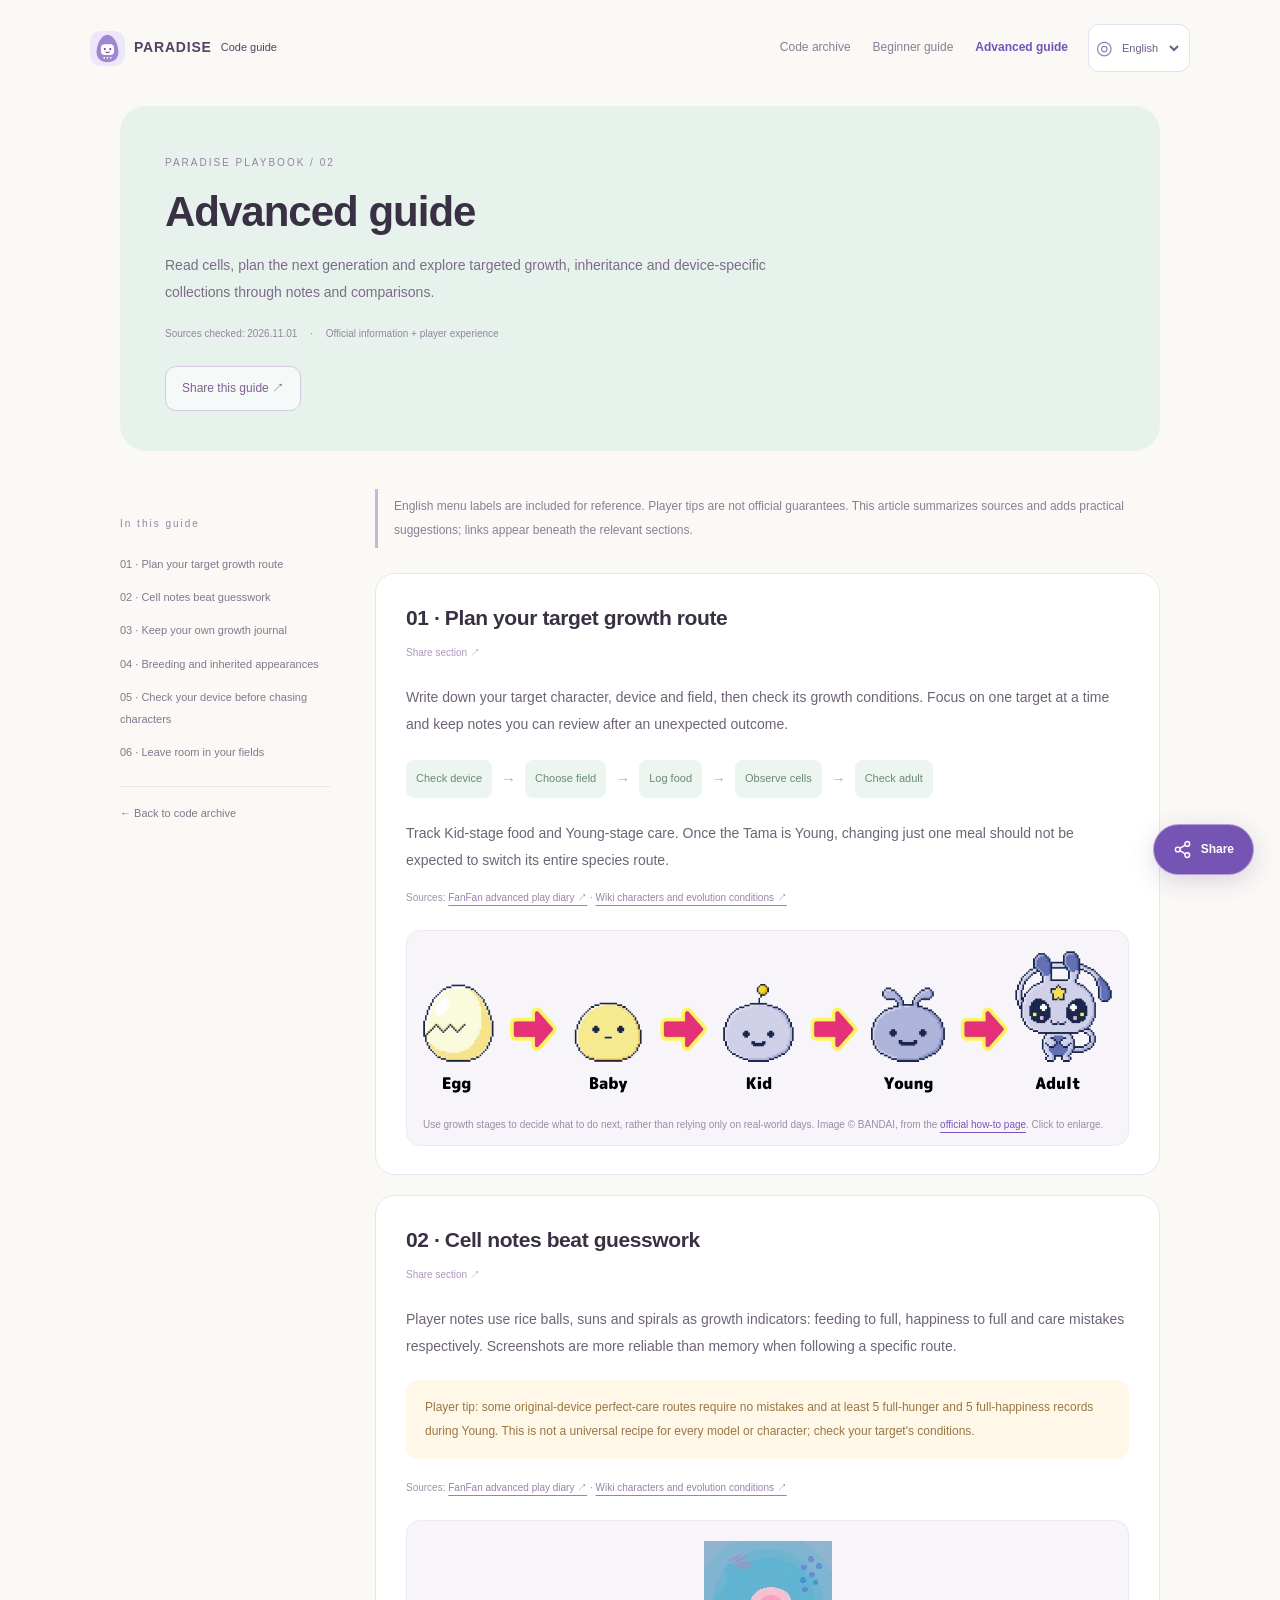
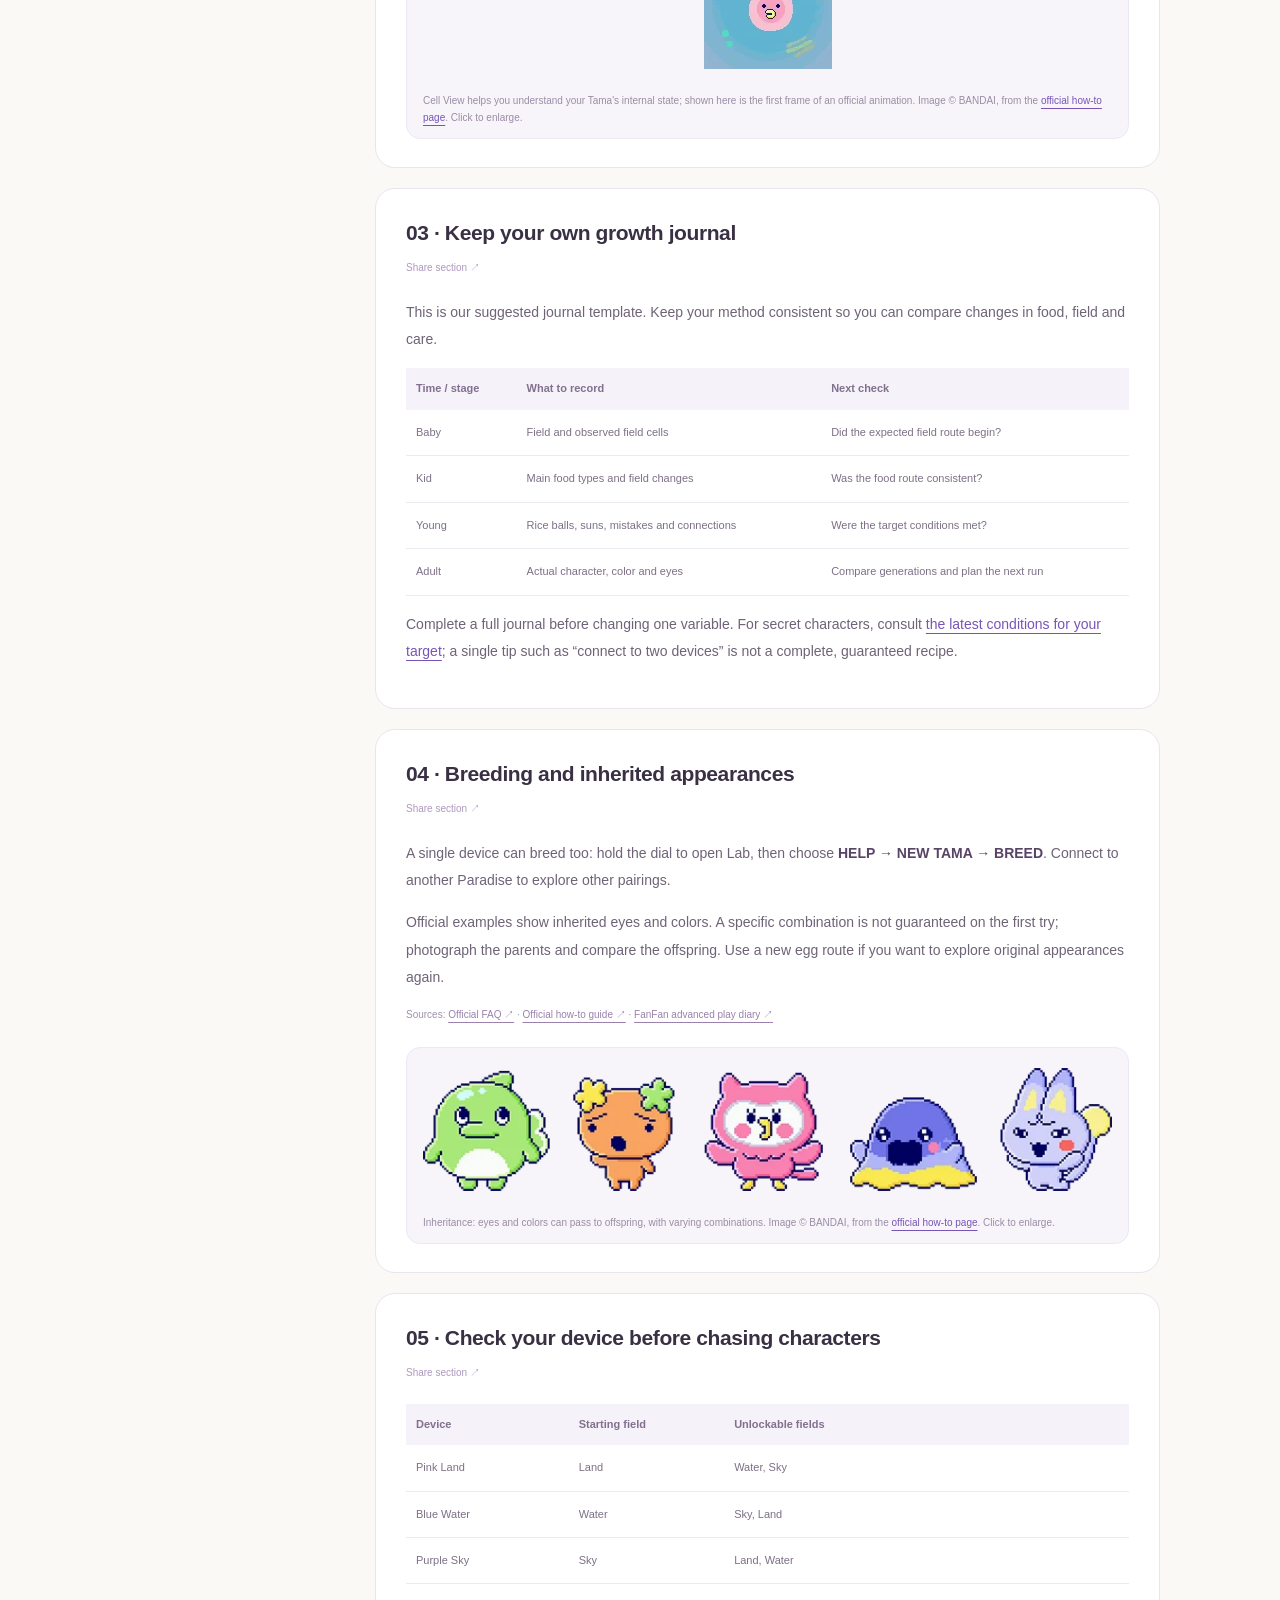
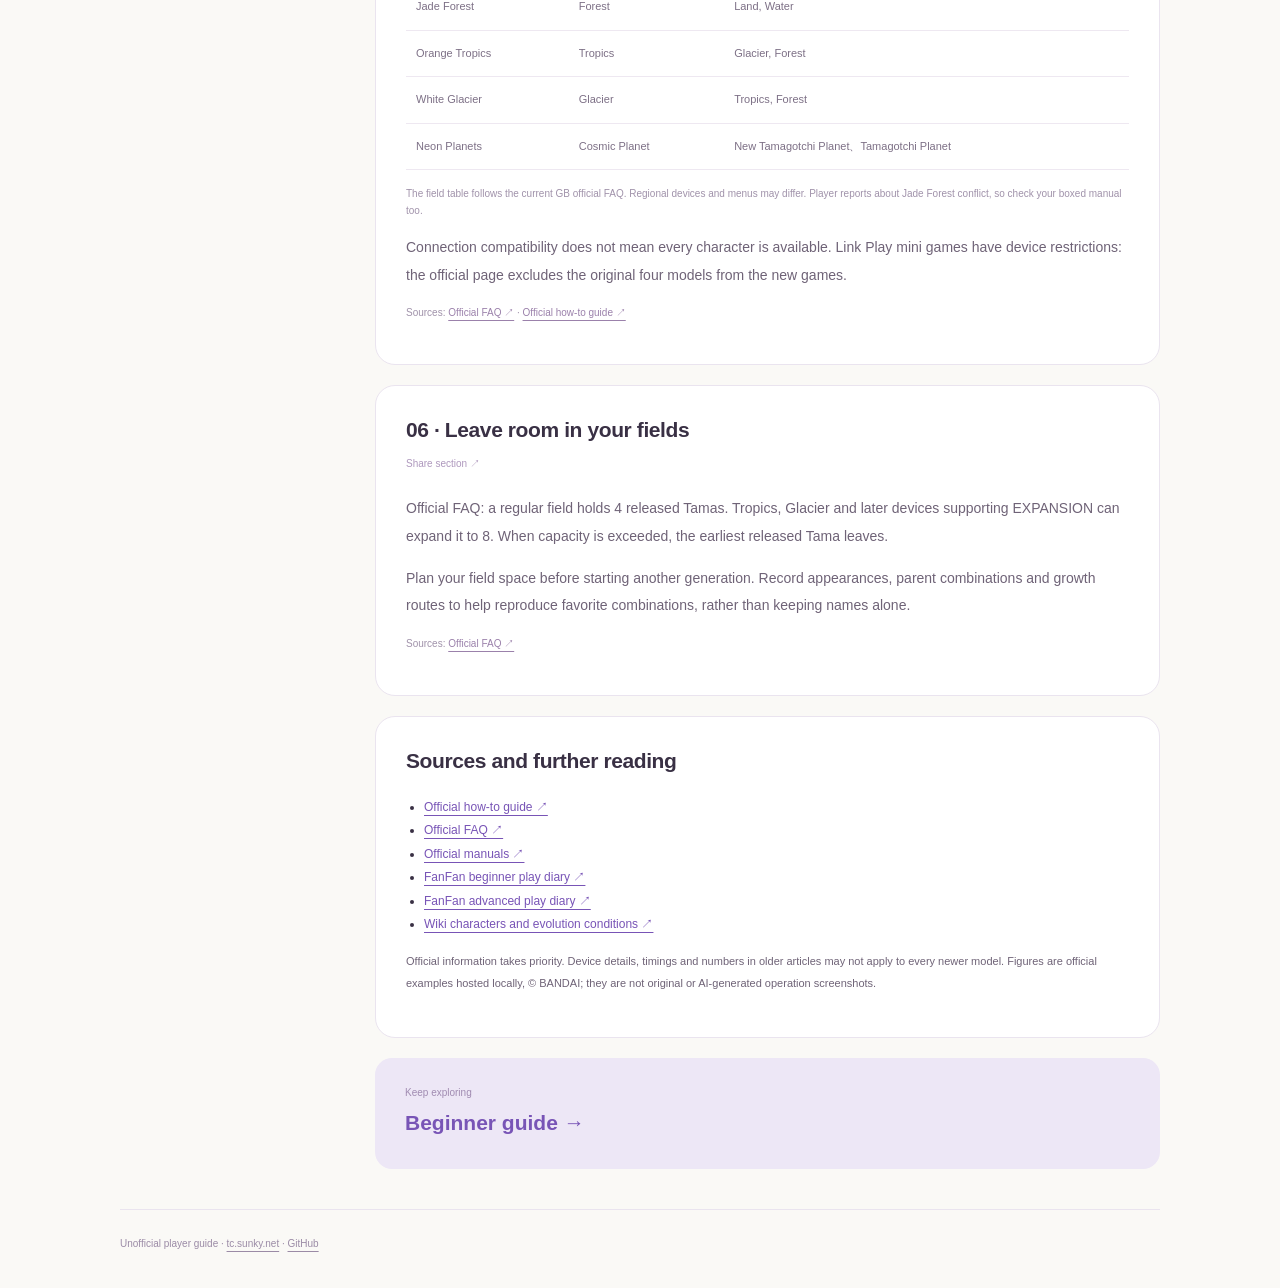
==== commit 3694d774: "Add individual code links and article section sharing" ====
--- a/public/advanced.html
+++ b/public/advanced.html
@@ -1 +1 @@
-<!doctype html><html lang="zh-CN"><head><meta charset="utf-8"><meta name="viewport" content="width=device-width,initial-scale=1"><meta name="description" content="从看懂细胞到规划下一代，用记录与对照，探索定向养成、遗传和版本收藏。"><meta name="theme-color" content="#7254c6"><title>进阶攻略 · Tamagotchi Paradise 中文图鉴</title><link rel="icon" href="./assets/favicon.svg?v=20261101-share1"><link rel="stylesheet" href="./assets/guides.css?v=20261101-share1"><link rel="stylesheet" href="./assets/i18n.css?v=20261101-share1"><script src="./assets/i18n-data.js?v=20261101-share1" defer></script><script src="./assets/i18n.js?v=20261101-share1" defer></script><link rel="stylesheet" href="./assets/share.css?v=20261101-share1"><script type="module" src="./assets/share.js?v=20261101-share1"></script></head><body class="advanced"><a class="skip" href="#article">跳到正文</a><header class="guide-header"><a class="brand" href="./index.html"><img src="./assets/favicon.svg?v=20261101-share1" alt="" width="35" height="35">PARADISE <small>中文图鉴</small></a><nav aria-label="网站导航"><a href="./index.html#tools">代码图鉴</a><a href="./beginner.html" >新手攻略</a><a href="./advanced.html" aria-current="page">进阶攻略</a></nav></header><div class="guide-shell"><div class="guide-intro"><span class="kicker">PARADISE PLAYBOOK / 02</span><h1>进阶攻略</h1><p>从看懂细胞到规划下一代，用记录与对照，探索定向养成、遗传和版本收藏。</p><div class="meta">资料核对：2026.11.01 <span>·</span> 官方说明 + 玩家经验整理</div></div><div class="article-layout"><aside><span class="kicker">这篇会读到</span><nav aria-label="文章目录"><a href="#plan">01 · 定向养成：先画一条路线</a><a href="#cells">02 · 细胞观察：记录比猜测更有用</a><a href="#experiment">03 · 做一份自己的养成记录</a><a href="#breed">04 · 配对与遗传：外形可以继续变化</a><a href="#versions">05 · 先核对版本，再追新角色</a><a href="#collection">06 · 收藏规划：给场地留出位置</a></nav><a class="back" href="./index.html">← 返回代码图鉴</a></aside><main id="article"><div class="editor-note">阅读提示：菜单附英文名称便于对照；“玩家经验”不代表官方保证。本文为中文提炼与原创操作建议，来源在对应段落下方。</div><section id="plan" class="chapter"><h2>01 · 定向养成：先画一条路线</h2><p>先写下目标角色、自己的机型和对应场地，再核对角色进化条件。建议一次只追一个目标，把每次失败当成可回看的记录。</p><div class="route"><span>确认机型</span><i>→</i><span>选择场地</span><i>→</i><span>记录食物</span><i>→</i><span>观察细胞</span><i>→</i><span>核对成体</span></div><p>幼童阶段的食物选择与青少年阶段的照顾记录都值得跟踪；已经进入 Young 后，不要期待仅靠换一顿食物就能切换整个物种路线。</p><p class="references">依据：<a href="https://fanfan.com.tw/tamagotchi-1/" target="_blank" rel="noopener noreferrer">FanFan 进阶实玩记录 ↗</a> · <a href="https://tamagotchi.fandom.com/wiki/Tamagotchi_Paradise/Character_list" target="_blank" rel="noopener noreferrer">Wiki 角色与进化条件 ↗</a></p><figure><a href="./assets/guides/growth.webp" target="_blank" rel="noopener"><img src="./assets/guides/growth.webp" alt="官方角色成长五阶段示意" loading="lazy"></a><figcaption>用成长阶段定位当前任务，不把现实天数当成唯一判断标准。 · 图片 © BANDAI，摘自<a href="https://tamagotchi-official.com/gb/series/paradise/howto/">官方玩法页</a>。点击查看大图。</figcaption></figure></section><section id="cells" class="chapter"><h2>02 · 细胞观察：记录比猜测更有用</h2><p>玩家记录常用饭团、太阳与漩涡来观察养成：饭团对应喂饱记录，太阳对应心情充足记录，漩涡提示照顾失误。想追求特定成体时，截图记录比凭记忆计数更稳妥。</p><div class="callout">玩家经验：部分原版角色的优良照顾路线需要零失误，并在 Young 阶段积累至少 5 次喂饱、5 次心情充足记录。它并非所有机型、所有角色的通用配方，仍需核对目标角色条件。</div><p class="references">依据：<a href="https://fanfan.com.tw/tamagotchi-1/" target="_blank" rel="noopener noreferrer">FanFan 进阶实玩记录 ↗</a> · <a href="https://tamagotchi.fandom.com/wiki/Tamagotchi_Paradise/Character_list" target="_blank" rel="noopener noreferrer">Wiki 角色与进化条件 ↗</a></p><figure><a href="./assets/guides/cells.webp" target="_blank" rel="noopener"><img src="./assets/guides/cells.webp" alt="官方细胞观察画面示意" loading="lazy"></a><figcaption>观察图：细胞视角能帮助了解角色体内情况；这里展示官方动画首帧。 · 图片 © BANDAI，摘自<a href="https://tamagotchi-official.com/gb/series/paradise/howto/">官方玩法页</a>。点击查看大图。</figcaption></figure></section><section id="experiment" class="chapter"><h2>03 · 做一份自己的养成记录</h2><p>下面是本站建议的记录模板。保持记录方式一致，才能看出食物、场地与照顾方式改变后的差异。</p><div class="table-wrap"><table><thead><tr><th>时间／阶段</th><th>记录内容</th><th>下次检查</th></tr></thead><tbody><tr><td>Baby</td><td>所在场地、观察到的环境细胞</td><td>是否按预期进入场地路线</td></tr><tr><td>Kid</td><td>主要食物类别、切换场地情况</td><td>食物路线是否保持一致</td></tr><tr><td>Young</td><td>饭团／太阳／失误及通讯记录</td><td>目标条件是否满足</td></tr><tr><td>Adult</td><td>实际角色、颜色与眼睛</td><td>与上一代对照，规划下一次</td></tr></tbody></table></div><p>先做一次完整记录，再调整一个变量。涉及隐藏角色时，直接查看<a href="https://tamagotchi.fandom.com/wiki/Tamagotchi_Paradise/Character_list">目标角色的最新条件</a>；不要把“连过两台机器”等单项经验当成保证成功的完整配方。</p></section><section id="breed" class="chapter"><h2>04 · 配对与遗传：外形可以继续变化</h2><p>单机也能繁殖：长按旋钮进入 Lab，再依次选择 <strong>HELP → NEW TAMA → BREED</strong>。与另一台 Paradise 通讯，则可以探索不同搭配。</p><p>官方展示的遗传特征包括眼睛和颜色。繁殖不保证一次得到指定组合；建议先拍下亲代，再与下一代对照。想重新体验原始外形，可另外尝试新蛋路线。</p><p class="references">依据：<a href="https://tamagotchi-official.com/gb/series/paradise/faq/" target="_blank" rel="noopener noreferrer">官方 FAQ ↗</a> · <a href="https://tamagotchi-official.com/gb/series/paradise/howto/" target="_blank" rel="noopener noreferrer">官方玩法说明 ↗</a> · <a href="https://fanfan.com.tw/tamagotchi-1/" target="_blank" rel="noopener noreferrer">FanFan 进阶实玩记录 ↗</a></p><figure><a href="./assets/guides/breeding.webp" target="_blank" rel="noopener"><img src="./assets/guides/breeding.webp" alt="官方亲代与下一代眼睛和颜色组合示意" loading="lazy"></a><figcaption>遗传图：眼睛与颜色可传给下一代，组合结果存在变化。 · 图片 © BANDAI，摘自<a href="https://tamagotchi-official.com/gb/series/paradise/howto/">官方玩法页</a>。点击查看大图。</figcaption></figure></section><section id="versions" class="chapter"><h2>05 · 先核对版本，再追新角色</h2><div class="table-wrap"><table><thead><tr><th>机型</th><th>初始场地</th><th>后续可解锁场地</th></tr></thead><tbody><tr><td>Pink Land</td><td>陆地</td><td>海洋、天空</td></tr><tr><td>Blue Water</td><td>海洋</td><td>天空、陆地</td></tr><tr><td>Purple Sky</td><td>天空</td><td>陆地、海洋</td></tr><tr><td>Jade Forest</td><td>森林</td><td>陆地、海洋</td></tr><tr><td>Orange Tropics</td><td>热带</td><td>冰川、森林</td></tr><tr><td>White Glacier</td><td>冰川</td><td>热带、森林</td></tr><tr><td>Neon Planets</td><td>Cosmic Planet</td><td>New Tamagotchi Planet、Tamagotchi Planet</td></tr></tbody></table></div><p class="references">场地表依据当前 GB 官方 FAQ。不同地区的销售版本与菜单可能不同；尤其森林版的玩家资料存在出入，请同时核对盒装说明。</p><p>可通讯不等于可养成所有机型角色。联机小游戏也有版本限制，官方玩法页明确原四款机型不支持新增的 Link Play 小游戏。</p><p class="references">依据：<a href="https://tamagotchi-official.com/gb/series/paradise/faq/" target="_blank" rel="noopener noreferrer">官方 FAQ ↗</a> · <a href="https://tamagotchi-official.com/gb/series/paradise/howto/" target="_blank" rel="noopener noreferrer">官方玩法说明 ↗</a></p></section><section id="collection" class="chapter"><h2>06 · 收藏规划：给场地留出位置</h2><p>官方 FAQ：普通场地可保留 4 只已释放角色；支持 EXPANSION 的热带、冰川及后续机型可扩至 8 只。超过容量后，最早释放的角色会离开。</p><p>因此，收藏时先安排好位置，再决定开始哪一代。保留外形截图、亲代组合和路线笔记，比只记录角色名字更便于复现喜欢的搭配。</p><p class="references">依据：<a href="https://tamagotchi-official.com/gb/series/paradise/faq/" target="_blank" rel="noopener noreferrer">官方 FAQ ↗</a></p></section><section class="chapter sources"><h2>来源与延伸阅读</h2><ul><li><a href="https://tamagotchi-official.com/gb/series/paradise/howto/">官方玩法说明 ↗</a></li><li><a href="https://tamagotchi-official.com/gb/series/paradise/faq/">官方 FAQ ↗</a></li><li><a href="https://tamagotchi-official.com/manual/toy/paradise/">官方说明书入口 ↗</a></li><li><a href="https://fanfan.com.tw/tamagotchi/">FanFan 新手实玩记录 ↗</a></li><li><a href="https://fanfan.com.tw/tamagotchi-1/">FanFan 进阶实玩记录 ↗</a></li><li><a href="https://tamagotchi.fandom.com/wiki/Tamagotchi_Paradise/Character_list">Wiki 角色与进化条件 ↗</a></li></ul><p>官方资料优先；旧文章中的机型、时限与具体数值不应直接套用所有新机型。图片均为官方玩法示意，已保存于本站；版权归 BANDAI，非原创或 AI 操作截图。</p></section><a class="next-guide" href="./beginner.html"><small>继续探索</small><strong>新手攻略 →</strong></a></main></div><footer>非官方玩家整理 · <a href="https://tc.sunky.net/">tc.sunky.net</a> · <a href="https://github.com/isunky/TamagotchiCode">GitHub</a></footer></div></body></html>+<!doctype html><html lang="zh-CN"><head><meta charset="utf-8"><meta name="viewport" content="width=device-width,initial-scale=1"><meta name="description" content="从看懂细胞到规划下一代，用记录与对照，探索定向养成、遗传和版本收藏。"><meta name="theme-color" content="#7254c6"><title>进阶攻略 · Tamagotchi Paradise 中文图鉴</title><link rel="icon" href="./assets/favicon.svg?v=20261101-share2"><link rel="stylesheet" href="./assets/guides.css?v=20261101-share2"><link rel="stylesheet" href="./assets/i18n.css?v=20261101-share2"><script src="./assets/i18n-data.js?v=20261101-share2" defer></script><script src="./assets/i18n.js?v=20261101-share2" defer></script><link rel="stylesheet" href="./assets/share.css?v=20261101-share2"><script type="module" src="./assets/share.js?v=20261101-share2"></script></head><body class="advanced"><a class="skip" href="#article">跳到正文</a><header class="guide-header"><a class="brand" href="./index.html"><img src="./assets/favicon.svg?v=20261101-share2" alt="" width="35" height="35">PARADISE <small>中文图鉴</small></a><nav aria-label="网站导航"><a href="./index.html#tools">代码图鉴</a><a href="./beginner.html" >新手攻略</a><a href="./advanced.html" aria-current="page">进阶攻略</a></nav></header><div class="guide-shell"><div class="guide-intro"><span class="kicker">PARADISE PLAYBOOK / 02</span><h1>进阶攻略</h1><p>从看懂细胞到规划下一代，用记录与对照，探索定向养成、遗传和版本收藏。</p><div class="meta">资料核对：2026.11.01 <span>·</span> 官方说明 + 玩家经验整理</div></div><div class="article-layout"><aside><span class="kicker">这篇会读到</span><nav aria-label="文章目录"><a href="#plan">01 · 定向养成：先画一条路线</a><a href="#cells">02 · 细胞观察：记录比猜测更有用</a><a href="#experiment">03 · 做一份自己的养成记录</a><a href="#breed">04 · 配对与遗传：外形可以继续变化</a><a href="#versions">05 · 先核对版本，再追新角色</a><a href="#collection">06 · 收藏规划：给场地留出位置</a></nav><a class="back" href="./index.html">← 返回代码图鉴</a></aside><main id="article"><div class="editor-note">阅读提示：菜单附英文名称便于对照；“玩家经验”不代表官方保证。本文为中文提炼与原创操作建议，来源在对应段落下方。</div><section id="plan" class="chapter"><h2>01 · 定向养成：先画一条路线</h2><p>先写下目标角色、自己的机型和对应场地，再核对角色进化条件。建议一次只追一个目标，把每次失败当成可回看的记录。</p><div class="route"><span>确认机型</span><i>→</i><span>选择场地</span><i>→</i><span>记录食物</span><i>→</i><span>观察细胞</span><i>→</i><span>核对成体</span></div><p>幼童阶段的食物选择与青少年阶段的照顾记录都值得跟踪；已经进入 Young 后，不要期待仅靠换一顿食物就能切换整个物种路线。</p><p class="references">依据：<a href="https://fanfan.com.tw/tamagotchi-1/" target="_blank" rel="noopener noreferrer">FanFan 进阶实玩记录 ↗</a> · <a href="https://tamagotchi.fandom.com/wiki/Tamagotchi_Paradise/Character_list" target="_blank" rel="noopener noreferrer">Wiki 角色与进化条件 ↗</a></p><figure><a href="./assets/guides/growth.webp" target="_blank" rel="noopener"><img src="./assets/guides/growth.webp" alt="官方角色成长五阶段示意" loading="lazy"></a><figcaption>用成长阶段定位当前任务，不把现实天数当成唯一判断标准。 · 图片 © BANDAI，摘自<a href="https://tamagotchi-official.com/gb/series/paradise/howto/">官方玩法页</a>。点击查看大图。</figcaption></figure></section><section id="cells" class="chapter"><h2>02 · 细胞观察：记录比猜测更有用</h2><p>玩家记录常用饭团、太阳与漩涡来观察养成：饭团对应喂饱记录，太阳对应心情充足记录，漩涡提示照顾失误。想追求特定成体时，截图记录比凭记忆计数更稳妥。</p><div class="callout">玩家经验：部分原版角色的优良照顾路线需要零失误，并在 Young 阶段积累至少 5 次喂饱、5 次心情充足记录。它并非所有机型、所有角色的通用配方，仍需核对目标角色条件。</div><p class="references">依据：<a href="https://fanfan.com.tw/tamagotchi-1/" target="_blank" rel="noopener noreferrer">FanFan 进阶实玩记录 ↗</a> · <a href="https://tamagotchi.fandom.com/wiki/Tamagotchi_Paradise/Character_list" target="_blank" rel="noopener noreferrer">Wiki 角色与进化条件 ↗</a></p><figure><a href="./assets/guides/cells.webp" target="_blank" rel="noopener"><img src="./assets/guides/cells.webp" alt="官方细胞观察画面示意" loading="lazy"></a><figcaption>观察图：细胞视角能帮助了解角色体内情况；这里展示官方动画首帧。 · 图片 © BANDAI，摘自<a href="https://tamagotchi-official.com/gb/series/paradise/howto/">官方玩法页</a>。点击查看大图。</figcaption></figure></section><section id="experiment" class="chapter"><h2>03 · 做一份自己的养成记录</h2><p>下面是本站建议的记录模板。保持记录方式一致，才能看出食物、场地与照顾方式改变后的差异。</p><div class="table-wrap"><table><thead><tr><th>时间／阶段</th><th>记录内容</th><th>下次检查</th></tr></thead><tbody><tr><td>Baby</td><td>所在场地、观察到的环境细胞</td><td>是否按预期进入场地路线</td></tr><tr><td>Kid</td><td>主要食物类别、切换场地情况</td><td>食物路线是否保持一致</td></tr><tr><td>Young</td><td>饭团／太阳／失误及通讯记录</td><td>目标条件是否满足</td></tr><tr><td>Adult</td><td>实际角色、颜色与眼睛</td><td>与上一代对照，规划下一次</td></tr></tbody></table></div><p>先做一次完整记录，再调整一个变量。涉及隐藏角色时，直接查看<a href="https://tamagotchi.fandom.com/wiki/Tamagotchi_Paradise/Character_list">目标角色的最新条件</a>；不要把“连过两台机器”等单项经验当成保证成功的完整配方。</p></section><section id="breed" class="chapter"><h2>04 · 配对与遗传：外形可以继续变化</h2><p>单机也能繁殖：长按旋钮进入 Lab，再依次选择 <strong>HELP → NEW TAMA → BREED</strong>。与另一台 Paradise 通讯，则可以探索不同搭配。</p><p>官方展示的遗传特征包括眼睛和颜色。繁殖不保证一次得到指定组合；建议先拍下亲代，再与下一代对照。想重新体验原始外形，可另外尝试新蛋路线。</p><p class="references">依据：<a href="https://tamagotchi-official.com/gb/series/paradise/faq/" target="_blank" rel="noopener noreferrer">官方 FAQ ↗</a> · <a href="https://tamagotchi-official.com/gb/series/paradise/howto/" target="_blank" rel="noopener noreferrer">官方玩法说明 ↗</a> · <a href="https://fanfan.com.tw/tamagotchi-1/" target="_blank" rel="noopener noreferrer">FanFan 进阶实玩记录 ↗</a></p><figure><a href="./assets/guides/breeding.webp" target="_blank" rel="noopener"><img src="./assets/guides/breeding.webp" alt="官方亲代与下一代眼睛和颜色组合示意" loading="lazy"></a><figcaption>遗传图：眼睛与颜色可传给下一代，组合结果存在变化。 · 图片 © BANDAI，摘自<a href="https://tamagotchi-official.com/gb/series/paradise/howto/">官方玩法页</a>。点击查看大图。</figcaption></figure></section><section id="versions" class="chapter"><h2>05 · 先核对版本，再追新角色</h2><div class="table-wrap"><table><thead><tr><th>机型</th><th>初始场地</th><th>后续可解锁场地</th></tr></thead><tbody><tr><td>Pink Land</td><td>陆地</td><td>海洋、天空</td></tr><tr><td>Blue Water</td><td>海洋</td><td>天空、陆地</td></tr><tr><td>Purple Sky</td><td>天空</td><td>陆地、海洋</td></tr><tr><td>Jade Forest</td><td>森林</td><td>陆地、海洋</td></tr><tr><td>Orange Tropics</td><td>热带</td><td>冰川、森林</td></tr><tr><td>White Glacier</td><td>冰川</td><td>热带、森林</td></tr><tr><td>Neon Planets</td><td>Cosmic Planet</td><td>New Tamagotchi Planet、Tamagotchi Planet</td></tr></tbody></table></div><p class="references">场地表依据当前 GB 官方 FAQ。不同地区的销售版本与菜单可能不同；尤其森林版的玩家资料存在出入，请同时核对盒装说明。</p><p>可通讯不等于可养成所有机型角色。联机小游戏也有版本限制，官方玩法页明确原四款机型不支持新增的 Link Play 小游戏。</p><p class="references">依据：<a href="https://tamagotchi-official.com/gb/series/paradise/faq/" target="_blank" rel="noopener noreferrer">官方 FAQ ↗</a> · <a href="https://tamagotchi-official.com/gb/series/paradise/howto/" target="_blank" rel="noopener noreferrer">官方玩法说明 ↗</a></p></section><section id="collection" class="chapter"><h2>06 · 收藏规划：给场地留出位置</h2><p>官方 FAQ：普通场地可保留 4 只已释放角色；支持 EXPANSION 的热带、冰川及后续机型可扩至 8 只。超过容量后，最早释放的角色会离开。</p><p>因此，收藏时先安排好位置，再决定开始哪一代。保留外形截图、亲代组合和路线笔记，比只记录角色名字更便于复现喜欢的搭配。</p><p class="references">依据：<a href="https://tamagotchi-official.com/gb/series/paradise/faq/" target="_blank" rel="noopener noreferrer">官方 FAQ ↗</a></p></section><section class="chapter sources"><h2>来源与延伸阅读</h2><ul><li><a href="https://tamagotchi-official.com/gb/series/paradise/howto/">官方玩法说明 ↗</a></li><li><a href="https://tamagotchi-official.com/gb/series/paradise/faq/">官方 FAQ ↗</a></li><li><a href="https://tamagotchi-official.com/manual/toy/paradise/">官方说明书入口 ↗</a></li><li><a href="https://fanfan.com.tw/tamagotchi/">FanFan 新手实玩记录 ↗</a></li><li><a href="https://fanfan.com.tw/tamagotchi-1/">FanFan 进阶实玩记录 ↗</a></li><li><a href="https://tamagotchi.fandom.com/wiki/Tamagotchi_Paradise/Character_list">Wiki 角色与进化条件 ↗</a></li></ul><p>官方资料优先；旧文章中的机型、时限与具体数值不应直接套用所有新机型。图片均为官方玩法示意，已保存于本站；版权归 BANDAI，非原创或 AI 操作截图。</p></section><a class="next-guide" href="./beginner.html"><small>继续探索</small><strong>新手攻略 →</strong></a></main></div><footer>非官方玩家整理 · <a href="https://tc.sunky.net/">tc.sunky.net</a> · <a href="https://github.com/isunky/TamagotchiCode">GitHub</a></footer></div></body></html>
--- a/public/assets/share.css
+++ b/public/assets/share.css
@@ -1 +1,5 @@
 .share-trigger{position:fixed;right:26px;bottom:calc(25px + env(safe-area-inset-bottom,0px));z-index:90;display:flex;align-items:center;gap:9px;border:1px solid #ffffff70;border-radius:50px;padding:13px 19px;background:#7654b3;color:#fff;box-shadow:0 6px 23px #58367b30;font:inherit;font-size:12px;font-weight:650;cursor:pointer;transition:transform .15s,background .15s}.share-trigger:hover{background:#604196;transform:translateY(-2px)}.share-trigger svg{width:19px;height:19px}.share-trigger:focus-visible,.share-dialog :focus-visible{outline:3px solid #a991c9;outline-offset:4px}.share-dialog{width:min(440px,calc(100vw - 36px));max-height:calc(100dvh - 40px);overflow:auto;padding:32px;border:1px solid #ebe2f1;border-radius:25px;background:#fffdfd;color:#3f344b;box-shadow:0 24px 80px #2f1b4933;font-family:inherit}.share-dialog::backdrop{background:#2a1e3b66;backdrop-filter:blur(5px)}.share-close{position:absolute;top:12px;right:14px;width:32px;height:32px;border:0;border-radius:50%;background:#f3eff8;color:#8c749e;font-size:23px;cursor:pointer}.share-emblem{display:grid;place-items:center;width:49px;height:49px;border-radius:16px;background:#eee7f8;color:#9472bb;margin-bottom:20px}.share-emblem svg{width:24px;height:24px}.share-dialog h2{font-size:23px;line-height:1.4;margin:0 0 12px;letter-spacing:-.5px}.share-dialog p{font-size:12px;line-height:1.8;color:#94829e;margin:0 0 20px}.share-label{display:block;font-size:10px;color:#9e8bab;margin:10px 0 7px}.share-dialog input{width:100%;border:1px solid #e9e0ef;border-radius:10px;background:#f8f5fb;min-height:46px;padding:11px 12px;font:inherit;font-size:12px;color:#776087;box-sizing:border-box}.share-buttons{display:flex;gap:10px;margin-top:14px}.share-buttons button{flex:1;border:1px solid #e5d9ef;border-radius:10px;padding:12px;font:inherit;font-size:12px;cursor:pointer}.share-copy{background:#7954b4;color:#fff}.share-native{background:#f5f0fb;color:#806095}.share-buttons button:disabled{opacity:.6;cursor:wait}.share-dialog .share-status{font-size:11px;min-height:20px;margin:13px 0 0;color:#887097}.share-dialog [hidden]{display:none!important}@media(max-width:540px){.share-trigger{right:17px;bottom:calc(18px + env(safe-area-inset-bottom,0px));padding:12px 16px;font-size:11px}.share-dialog{padding:27px 23px;border-radius:22px}.share-dialog h2{font-size:21px}.share-buttons{flex-wrap:wrap}}@media(prefers-reduced-motion:reduce){.share-trigger{transition:none}.share-trigger:hover{transform:none}}@media print{.share-trigger,.share-dialog{display:none!important}}
+
+.item-share{display:block;width:100%;margin-top:9px;border:1px solid #e5ddec;background:#faf7fd;color:#947ba8;border-radius:8px;padding:7px 10px;font:inherit;font-size:10px;cursor:pointer}.item-share:hover{background:#eee6f6;color:#755391;border-color:#cdb9df}.table-view .item-share{margin:0;min-width:95px;white-space:nowrap}.article-share{display:inline-flex;align-items:center;margin-top:22px;background:#fff9;border:1px solid #d8c6e5;color:#806095;border-radius:11px;padding:10px 16px;font:inherit;font-size:12px;cursor:pointer}.article-share:hover{background:#fff}.section-share{display:block;background:none;border:0;padding:4px 0;color:#ae98bd;font:inherit;font-size:10px;font-weight:400;cursor:pointer;text-align:left;margin-top:7px}.section-share:hover{color:#765193}.share-record-preview{display:flex;align-items:center;gap:14px;border:1px solid #eee5f3;border-radius:13px;background:#f8f4fb;padding:14px;margin:16px 0}.share-record-preview img{width:75px;height:75px;object-fit:contain;image-rendering:pixelated;flex-shrink:0}.share-record-preview>div{min-width:0}.share-record-preview strong{display:block;font-size:14px;line-height:1.6;overflow-wrap:anywhere}.share-record-preview code{display:block;font-size:17px;letter-spacing:1px;color:#7854a2;margin-top:5px}.share-record-preview small{display:block;font-size:9px;color:#a18cac;line-height:1.6;margin-top:5px}.shared-code-notice{display:flex;gap:15px;align-items:center;justify-content:space-between;background:#f0e9f8;border:1px solid #dfd2ec;padding:14px 18px;border-radius:13px;font-size:12px;color:#8a6c9f;margin-bottom:18px}.shared-code-notice button{font:inherit;font-size:11px;white-space:nowrap;background:#fff;border:1px solid #e3d6ed;border-radius:8px;color:#8c6e9f;padding:8px 11px;cursor:pointer}@media(max-width:540px){.share-record-preview{gap:10px;padding:12px}.share-record-preview img{width:58px;height:58px}.share-record-preview code{font-size:15px}.shared-code-notice{font-size:10px;padding:11px;gap:8px}.shared-code-notice button{font-size:10px}.article-share{font-size:11px;padding:9px 13px}.item-share{font-size:9px;padding:7px}.section-share{font-size:10px}}@media print{.item-share,.article-share,.section-share,.shared-code-notice{display:none!important}}
+
+.shared-code-view .grid{grid-template-columns:minmax(0,360px);justify-content:center}.shared-code-view .item-name{min-height:0}
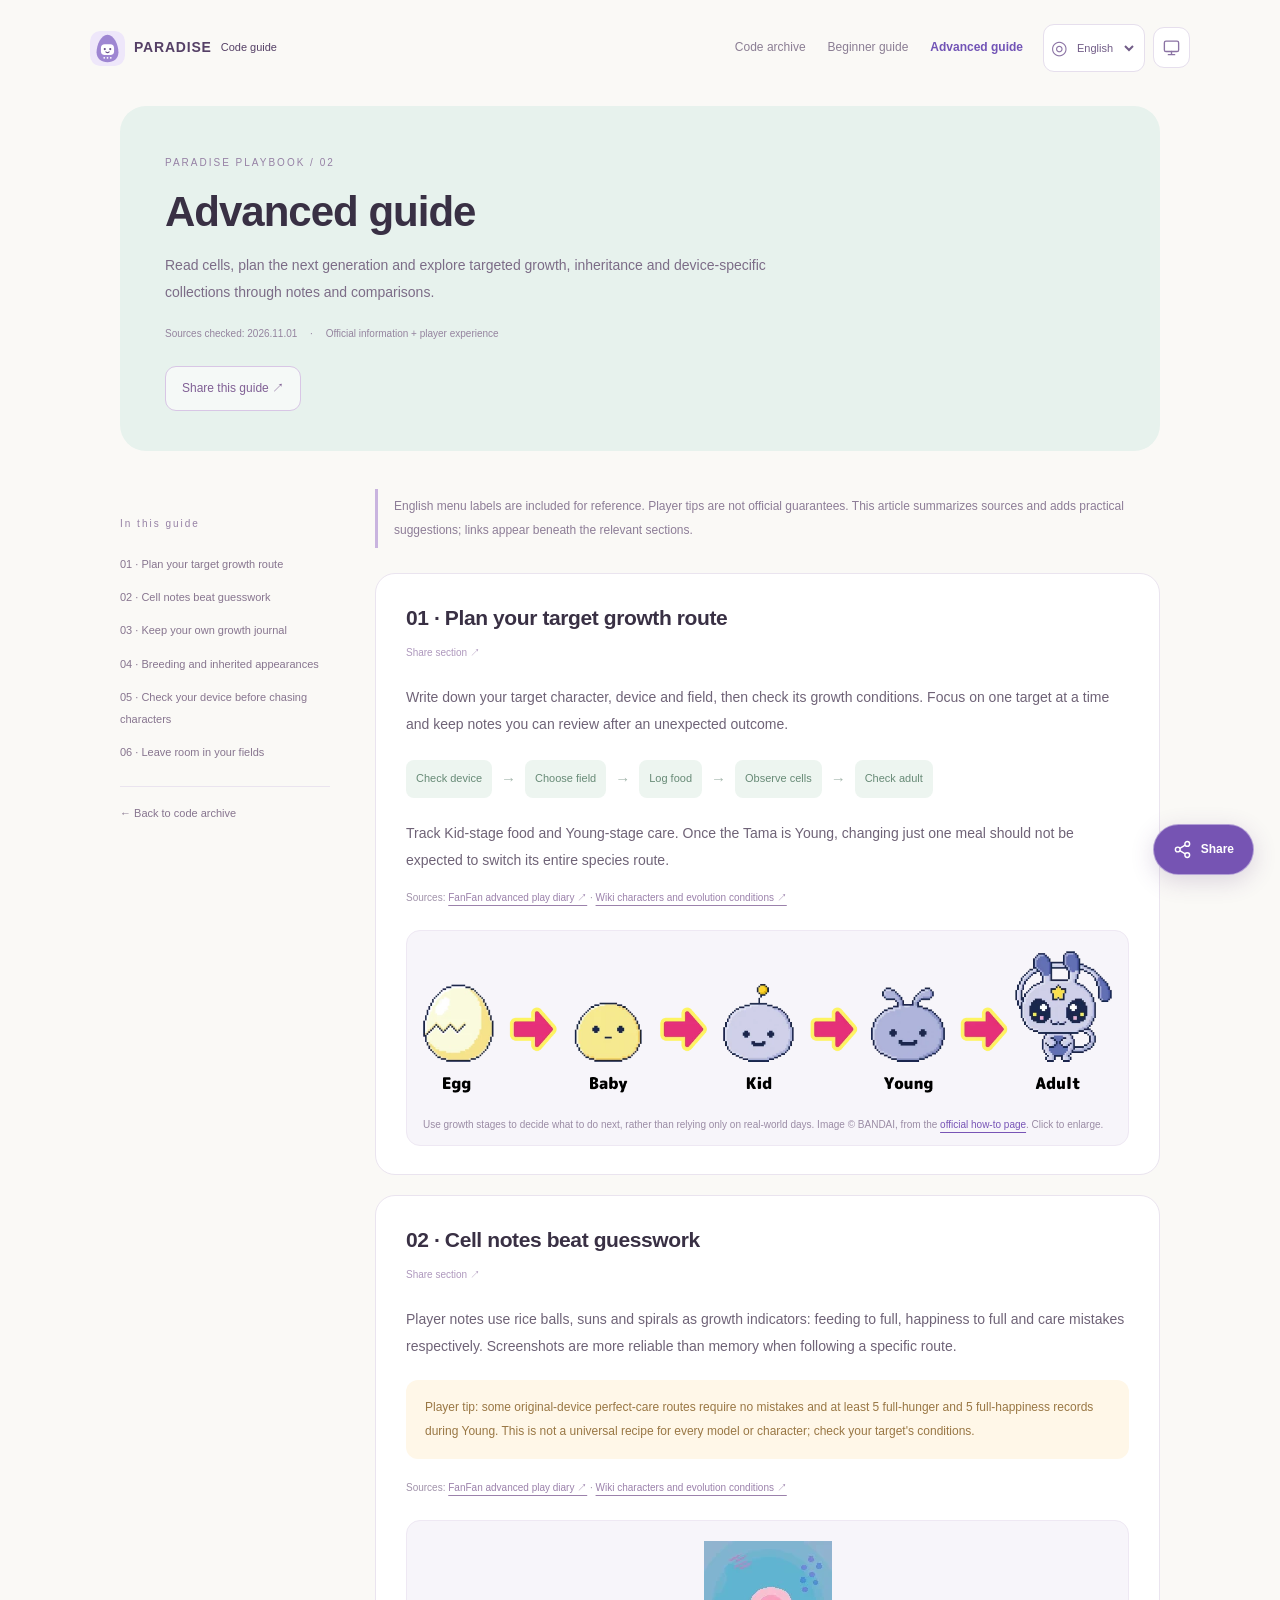
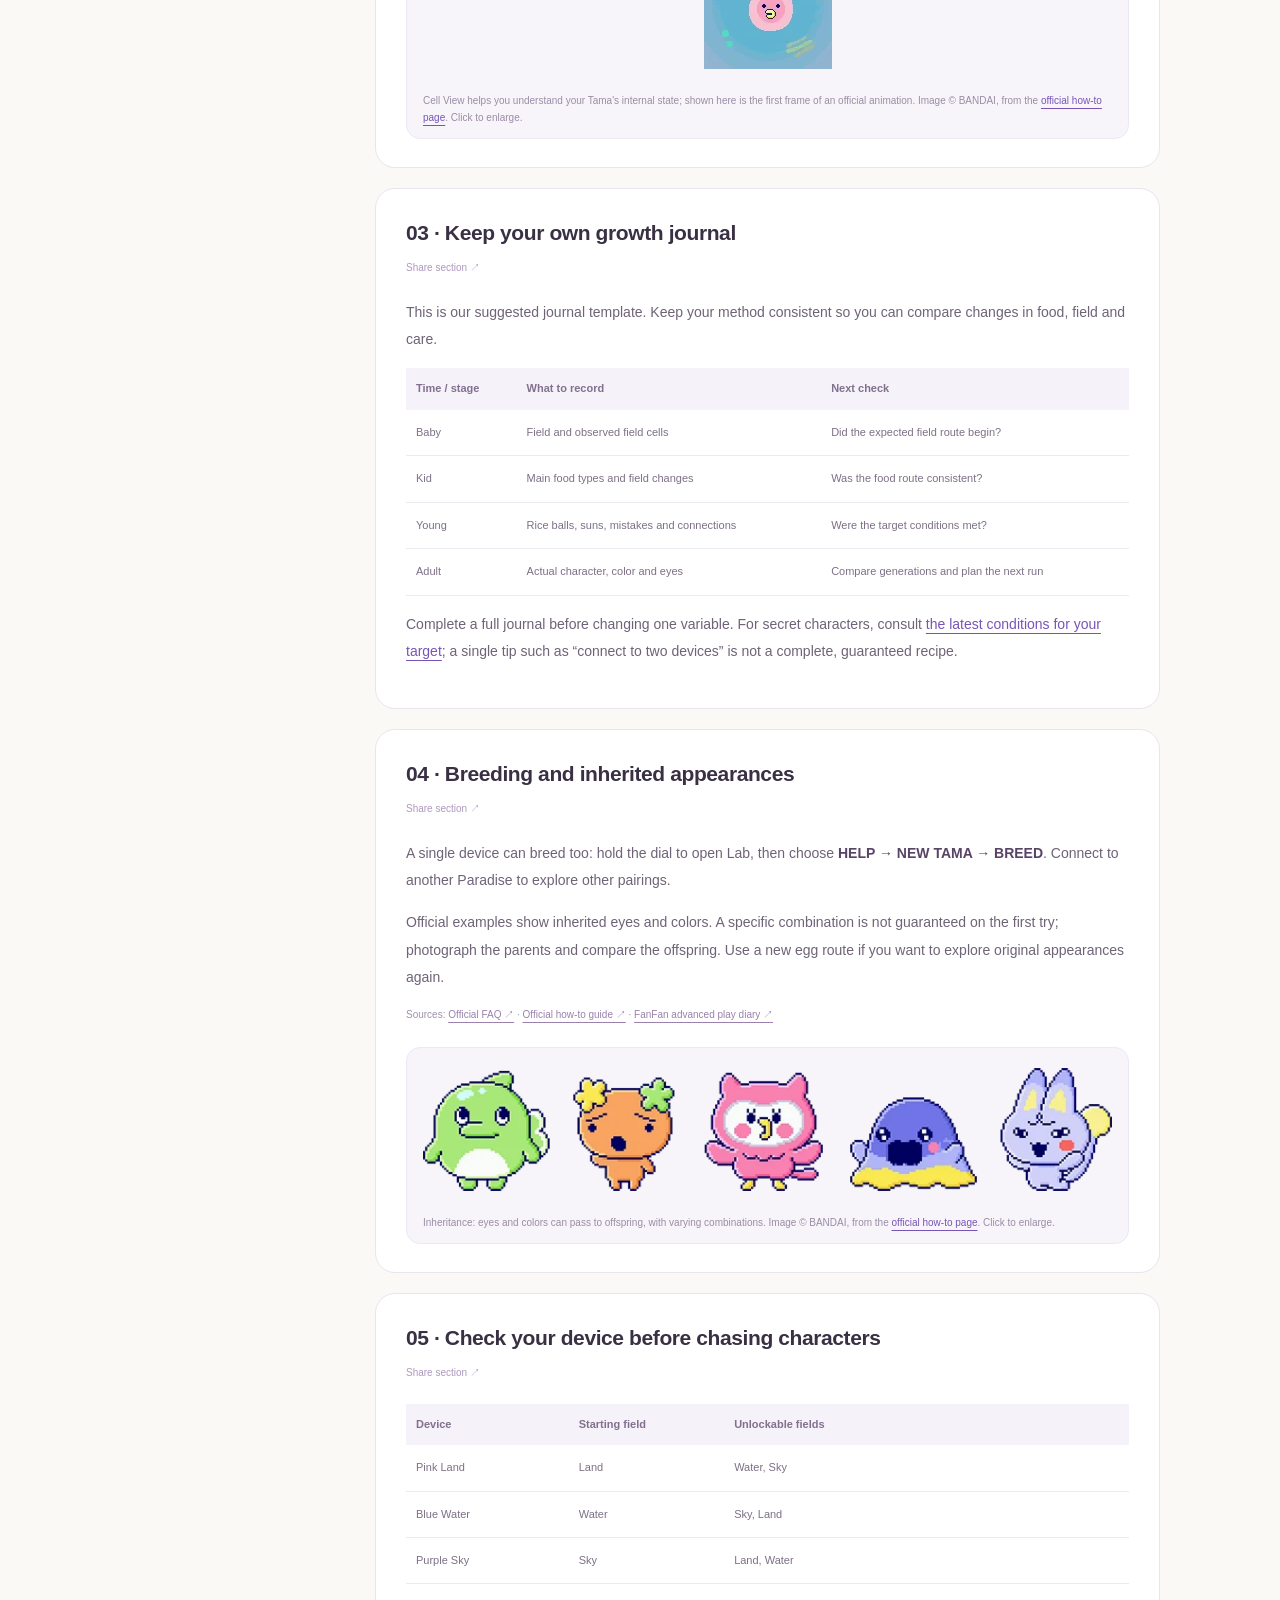
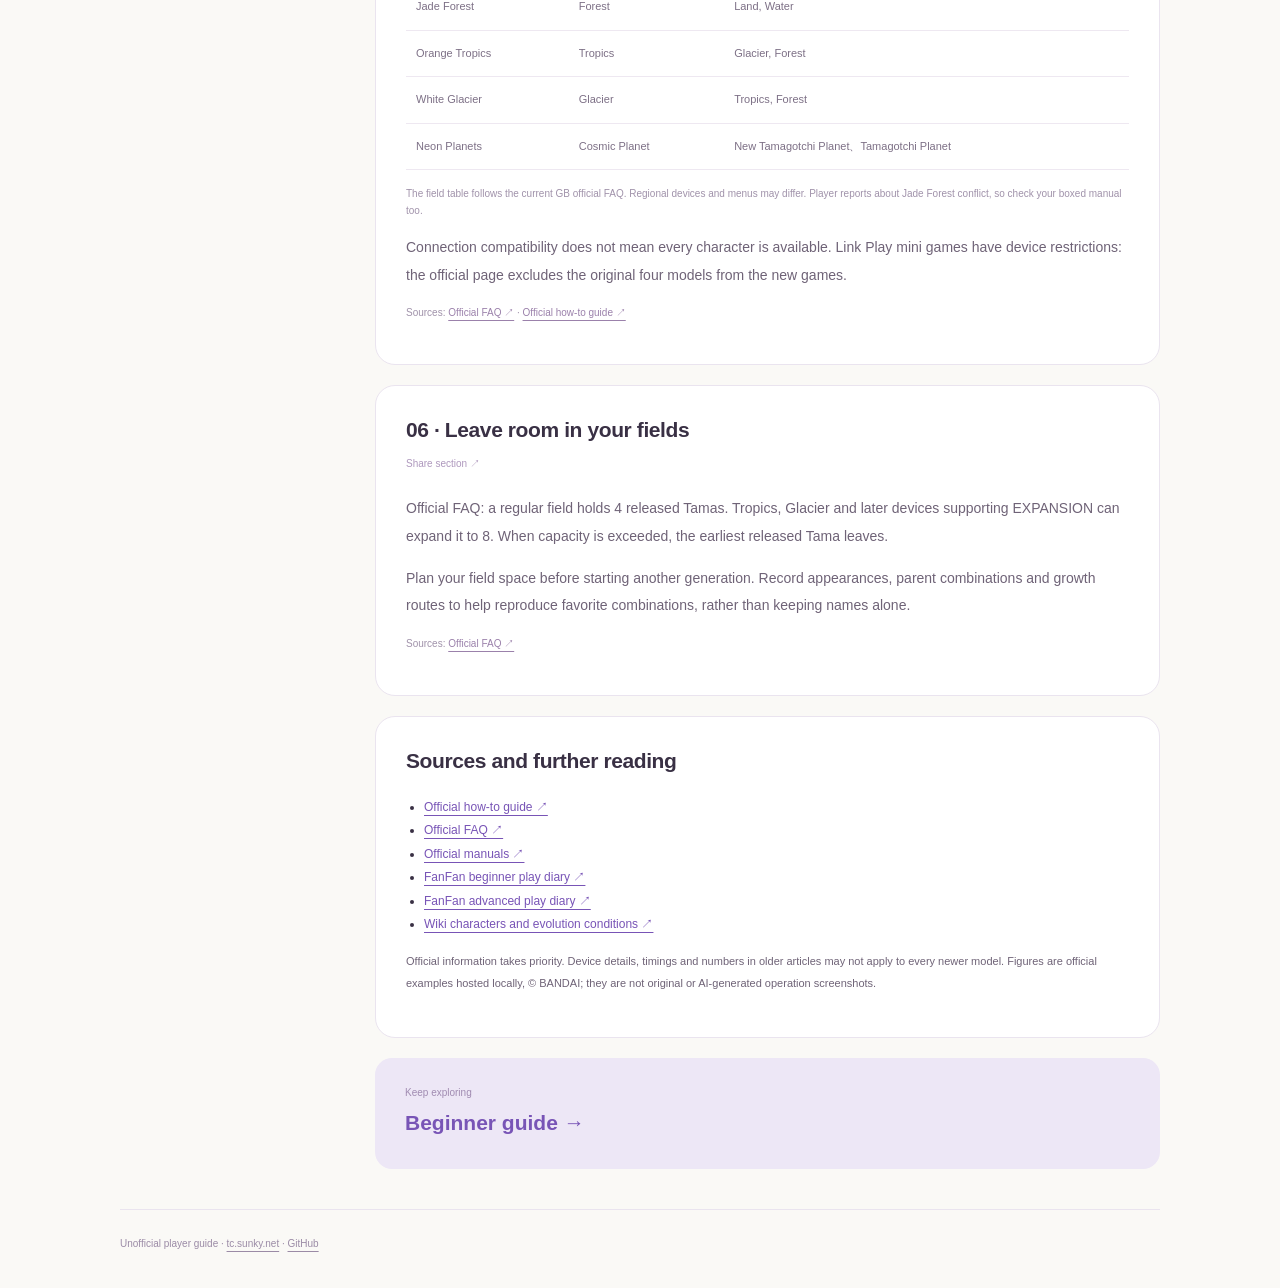
==== commit 323c5dc1: "Add system-aware dark and light themes across all pages" ====
--- a/public/advanced.html
+++ b/public/advanced.html
@@ -1 +1 @@
-<!doctype html><html lang="zh-CN"><head><meta charset="utf-8"><meta name="viewport" content="width=device-width,initial-scale=1"><meta name="description" content="从看懂细胞到规划下一代，用记录与对照，探索定向养成、遗传和版本收藏。"><meta name="theme-color" content="#7254c6"><title>进阶攻略 · Tamagotchi Paradise 中文图鉴</title><link rel="icon" href="./assets/favicon.svg?v=20261101-share2"><link rel="stylesheet" href="./assets/guides.css?v=20261101-share2"><link rel="stylesheet" href="./assets/i18n.css?v=20261101-share2"><script src="./assets/i18n-data.js?v=20261101-share2" defer></script><script src="./assets/i18n.js?v=20261101-share2" defer></script><link rel="stylesheet" href="./assets/share.css?v=20261101-share2"><script type="module" src="./assets/share.js?v=20261101-share2"></script></head><body class="advanced"><a class="skip" href="#article">跳到正文</a><header class="guide-header"><a class="brand" href="./index.html"><img src="./assets/favicon.svg?v=20261101-share2" alt="" width="35" height="35">PARADISE <small>中文图鉴</small></a><nav aria-label="网站导航"><a href="./index.html#tools">代码图鉴</a><a href="./beginner.html" >新手攻略</a><a href="./advanced.html" aria-current="page">进阶攻略</a></nav></header><div class="guide-shell"><div class="guide-intro"><span class="kicker">PARADISE PLAYBOOK / 02</span><h1>进阶攻略</h1><p>从看懂细胞到规划下一代，用记录与对照，探索定向养成、遗传和版本收藏。</p><div class="meta">资料核对：2026.11.01 <span>·</span> 官方说明 + 玩家经验整理</div></div><div class="article-layout"><aside><span class="kicker">这篇会读到</span><nav aria-label="文章目录"><a href="#plan">01 · 定向养成：先画一条路线</a><a href="#cells">02 · 细胞观察：记录比猜测更有用</a><a href="#experiment">03 · 做一份自己的养成记录</a><a href="#breed">04 · 配对与遗传：外形可以继续变化</a><a href="#versions">05 · 先核对版本，再追新角色</a><a href="#collection">06 · 收藏规划：给场地留出位置</a></nav><a class="back" href="./index.html">← 返回代码图鉴</a></aside><main id="article"><div class="editor-note">阅读提示：菜单附英文名称便于对照；“玩家经验”不代表官方保证。本文为中文提炼与原创操作建议，来源在对应段落下方。</div><section id="plan" class="chapter"><h2>01 · 定向养成：先画一条路线</h2><p>先写下目标角色、自己的机型和对应场地，再核对角色进化条件。建议一次只追一个目标，把每次失败当成可回看的记录。</p><div class="route"><span>确认机型</span><i>→</i><span>选择场地</span><i>→</i><span>记录食物</span><i>→</i><span>观察细胞</span><i>→</i><span>核对成体</span></div><p>幼童阶段的食物选择与青少年阶段的照顾记录都值得跟踪；已经进入 Young 后，不要期待仅靠换一顿食物就能切换整个物种路线。</p><p class="references">依据：<a href="https://fanfan.com.tw/tamagotchi-1/" target="_blank" rel="noopener noreferrer">FanFan 进阶实玩记录 ↗</a> · <a href="https://tamagotchi.fandom.com/wiki/Tamagotchi_Paradise/Character_list" target="_blank" rel="noopener noreferrer">Wiki 角色与进化条件 ↗</a></p><figure><a href="./assets/guides/growth.webp" target="_blank" rel="noopener"><img src="./assets/guides/growth.webp" alt="官方角色成长五阶段示意" loading="lazy"></a><figcaption>用成长阶段定位当前任务，不把现实天数当成唯一判断标准。 · 图片 © BANDAI，摘自<a href="https://tamagotchi-official.com/gb/series/paradise/howto/">官方玩法页</a>。点击查看大图。</figcaption></figure></section><section id="cells" class="chapter"><h2>02 · 细胞观察：记录比猜测更有用</h2><p>玩家记录常用饭团、太阳与漩涡来观察养成：饭团对应喂饱记录，太阳对应心情充足记录，漩涡提示照顾失误。想追求特定成体时，截图记录比凭记忆计数更稳妥。</p><div class="callout">玩家经验：部分原版角色的优良照顾路线需要零失误，并在 Young 阶段积累至少 5 次喂饱、5 次心情充足记录。它并非所有机型、所有角色的通用配方，仍需核对目标角色条件。</div><p class="references">依据：<a href="https://fanfan.com.tw/tamagotchi-1/" target="_blank" rel="noopener noreferrer">FanFan 进阶实玩记录 ↗</a> · <a href="https://tamagotchi.fandom.com/wiki/Tamagotchi_Paradise/Character_list" target="_blank" rel="noopener noreferrer">Wiki 角色与进化条件 ↗</a></p><figure><a href="./assets/guides/cells.webp" target="_blank" rel="noopener"><img src="./assets/guides/cells.webp" alt="官方细胞观察画面示意" loading="lazy"></a><figcaption>观察图：细胞视角能帮助了解角色体内情况；这里展示官方动画首帧。 · 图片 © BANDAI，摘自<a href="https://tamagotchi-official.com/gb/series/paradise/howto/">官方玩法页</a>。点击查看大图。</figcaption></figure></section><section id="experiment" class="chapter"><h2>03 · 做一份自己的养成记录</h2><p>下面是本站建议的记录模板。保持记录方式一致，才能看出食物、场地与照顾方式改变后的差异。</p><div class="table-wrap"><table><thead><tr><th>时间／阶段</th><th>记录内容</th><th>下次检查</th></tr></thead><tbody><tr><td>Baby</td><td>所在场地、观察到的环境细胞</td><td>是否按预期进入场地路线</td></tr><tr><td>Kid</td><td>主要食物类别、切换场地情况</td><td>食物路线是否保持一致</td></tr><tr><td>Young</td><td>饭团／太阳／失误及通讯记录</td><td>目标条件是否满足</td></tr><tr><td>Adult</td><td>实际角色、颜色与眼睛</td><td>与上一代对照，规划下一次</td></tr></tbody></table></div><p>先做一次完整记录，再调整一个变量。涉及隐藏角色时，直接查看<a href="https://tamagotchi.fandom.com/wiki/Tamagotchi_Paradise/Character_list">目标角色的最新条件</a>；不要把“连过两台机器”等单项经验当成保证成功的完整配方。</p></section><section id="breed" class="chapter"><h2>04 · 配对与遗传：外形可以继续变化</h2><p>单机也能繁殖：长按旋钮进入 Lab，再依次选择 <strong>HELP → NEW TAMA → BREED</strong>。与另一台 Paradise 通讯，则可以探索不同搭配。</p><p>官方展示的遗传特征包括眼睛和颜色。繁殖不保证一次得到指定组合；建议先拍下亲代，再与下一代对照。想重新体验原始外形，可另外尝试新蛋路线。</p><p class="references">依据：<a href="https://tamagotchi-official.com/gb/series/paradise/faq/" target="_blank" rel="noopener noreferrer">官方 FAQ ↗</a> · <a href="https://tamagotchi-official.com/gb/series/paradise/howto/" target="_blank" rel="noopener noreferrer">官方玩法说明 ↗</a> · <a href="https://fanfan.com.tw/tamagotchi-1/" target="_blank" rel="noopener noreferrer">FanFan 进阶实玩记录 ↗</a></p><figure><a href="./assets/guides/breeding.webp" target="_blank" rel="noopener"><img src="./assets/guides/breeding.webp" alt="官方亲代与下一代眼睛和颜色组合示意" loading="lazy"></a><figcaption>遗传图：眼睛与颜色可传给下一代，组合结果存在变化。 · 图片 © BANDAI，摘自<a href="https://tamagotchi-official.com/gb/series/paradise/howto/">官方玩法页</a>。点击查看大图。</figcaption></figure></section><section id="versions" class="chapter"><h2>05 · 先核对版本，再追新角色</h2><div class="table-wrap"><table><thead><tr><th>机型</th><th>初始场地</th><th>后续可解锁场地</th></tr></thead><tbody><tr><td>Pink Land</td><td>陆地</td><td>海洋、天空</td></tr><tr><td>Blue Water</td><td>海洋</td><td>天空、陆地</td></tr><tr><td>Purple Sky</td><td>天空</td><td>陆地、海洋</td></tr><tr><td>Jade Forest</td><td>森林</td><td>陆地、海洋</td></tr><tr><td>Orange Tropics</td><td>热带</td><td>冰川、森林</td></tr><tr><td>White Glacier</td><td>冰川</td><td>热带、森林</td></tr><tr><td>Neon Planets</td><td>Cosmic Planet</td><td>New Tamagotchi Planet、Tamagotchi Planet</td></tr></tbody></table></div><p class="references">场地表依据当前 GB 官方 FAQ。不同地区的销售版本与菜单可能不同；尤其森林版的玩家资料存在出入，请同时核对盒装说明。</p><p>可通讯不等于可养成所有机型角色。联机小游戏也有版本限制，官方玩法页明确原四款机型不支持新增的 Link Play 小游戏。</p><p class="references">依据：<a href="https://tamagotchi-official.com/gb/series/paradise/faq/" target="_blank" rel="noopener noreferrer">官方 FAQ ↗</a> · <a href="https://tamagotchi-official.com/gb/series/paradise/howto/" target="_blank" rel="noopener noreferrer">官方玩法说明 ↗</a></p></section><section id="collection" class="chapter"><h2>06 · 收藏规划：给场地留出位置</h2><p>官方 FAQ：普通场地可保留 4 只已释放角色；支持 EXPANSION 的热带、冰川及后续机型可扩至 8 只。超过容量后，最早释放的角色会离开。</p><p>因此，收藏时先安排好位置，再决定开始哪一代。保留外形截图、亲代组合和路线笔记，比只记录角色名字更便于复现喜欢的搭配。</p><p class="references">依据：<a href="https://tamagotchi-official.com/gb/series/paradise/faq/" target="_blank" rel="noopener noreferrer">官方 FAQ ↗</a></p></section><section class="chapter sources"><h2>来源与延伸阅读</h2><ul><li><a href="https://tamagotchi-official.com/gb/series/paradise/howto/">官方玩法说明 ↗</a></li><li><a href="https://tamagotchi-official.com/gb/series/paradise/faq/">官方 FAQ ↗</a></li><li><a href="https://tamagotchi-official.com/manual/toy/paradise/">官方说明书入口 ↗</a></li><li><a href="https://fanfan.com.tw/tamagotchi/">FanFan 新手实玩记录 ↗</a></li><li><a href="https://fanfan.com.tw/tamagotchi-1/">FanFan 进阶实玩记录 ↗</a></li><li><a href="https://tamagotchi.fandom.com/wiki/Tamagotchi_Paradise/Character_list">Wiki 角色与进化条件 ↗</a></li></ul><p>官方资料优先；旧文章中的机型、时限与具体数值不应直接套用所有新机型。图片均为官方玩法示意，已保存于本站；版权归 BANDAI，非原创或 AI 操作截图。</p></section><a class="next-guide" href="./beginner.html"><small>继续探索</small><strong>新手攻略 →</strong></a></main></div><footer>非官方玩家整理 · <a href="https://tc.sunky.net/">tc.sunky.net</a> · <a href="https://github.com/isunky/TamagotchiCode">GitHub</a></footer></div></body></html>+<!doctype html><html lang="zh-CN"><head><script src="./assets/theme.js?v=20261101-dark1"></script><meta charset="utf-8"><meta name="viewport" content="width=device-width,initial-scale=1"><meta name="description" content="从看懂细胞到规划下一代，用记录与对照，探索定向养成、遗传和版本收藏。"><meta name="theme-color" content="#7254c6"><title>进阶攻略 · Tamagotchi Paradise 中文图鉴</title><link rel="icon" href="./assets/favicon.svg?v=20261101-dark1"><link rel="stylesheet" href="./assets/guides.css?v=20261101-dark1"><link rel="stylesheet" href="./assets/i18n.css?v=20261101-dark1"><script src="./assets/i18n-data.js?v=20261101-dark1" defer></script><script src="./assets/i18n.js?v=20261101-dark1" defer></script><link rel="stylesheet" href="./assets/share.css?v=20261101-dark1"><script type="module" src="./assets/share.js?v=20261101-dark1"></script><link rel="stylesheet" href="./assets/theme.css?v=20261101-dark1"></head><body class="advanced"><a class="skip" href="#article">跳到正文</a><header class="guide-header"><a class="brand" href="./index.html"><img src="./assets/favicon.svg?v=20261101-dark1" alt="" width="35" height="35">PARADISE <small>中文图鉴</small></a><nav aria-label="网站导航"><a href="./index.html#tools">代码图鉴</a><a href="./beginner.html" >新手攻略</a><a href="./advanced.html" aria-current="page">进阶攻略</a></nav></header><div class="guide-shell"><div class="guide-intro"><span class="kicker">PARADISE PLAYBOOK / 02</span><h1>进阶攻略</h1><p>从看懂细胞到规划下一代，用记录与对照，探索定向养成、遗传和版本收藏。</p><div class="meta">资料核对：2026.11.01 <span>·</span> 官方说明 + 玩家经验整理</div></div><div class="article-layout"><aside><span class="kicker">这篇会读到</span><nav aria-label="文章目录"><a href="#plan">01 · 定向养成：先画一条路线</a><a href="#cells">02 · 细胞观察：记录比猜测更有用</a><a href="#experiment">03 · 做一份自己的养成记录</a><a href="#breed">04 · 配对与遗传：外形可以继续变化</a><a href="#versions">05 · 先核对版本，再追新角色</a><a href="#collection">06 · 收藏规划：给场地留出位置</a></nav><a class="back" href="./index.html">← 返回代码图鉴</a></aside><main id="article"><div class="editor-note">阅读提示：菜单附英文名称便于对照；“玩家经验”不代表官方保证。本文为中文提炼与原创操作建议，来源在对应段落下方。</div><section id="plan" class="chapter"><h2>01 · 定向养成：先画一条路线</h2><p>先写下目标角色、自己的机型和对应场地，再核对角色进化条件。建议一次只追一个目标，把每次失败当成可回看的记录。</p><div class="route"><span>确认机型</span><i>→</i><span>选择场地</span><i>→</i><span>记录食物</span><i>→</i><span>观察细胞</span><i>→</i><span>核对成体</span></div><p>幼童阶段的食物选择与青少年阶段的照顾记录都值得跟踪；已经进入 Young 后，不要期待仅靠换一顿食物就能切换整个物种路线。</p><p class="references">依据：<a href="https://fanfan.com.tw/tamagotchi-1/" target="_blank" rel="noopener noreferrer">FanFan 进阶实玩记录 ↗</a> · <a href="https://tamagotchi.fandom.com/wiki/Tamagotchi_Paradise/Character_list" target="_blank" rel="noopener noreferrer">Wiki 角色与进化条件 ↗</a></p><figure><a href="./assets/guides/growth.webp" target="_blank" rel="noopener"><img src="./assets/guides/growth.webp" alt="官方角色成长五阶段示意" loading="lazy"></a><figcaption>用成长阶段定位当前任务，不把现实天数当成唯一判断标准。 · 图片 © BANDAI，摘自<a href="https://tamagotchi-official.com/gb/series/paradise/howto/">官方玩法页</a>。点击查看大图。</figcaption></figure></section><section id="cells" class="chapter"><h2>02 · 细胞观察：记录比猜测更有用</h2><p>玩家记录常用饭团、太阳与漩涡来观察养成：饭团对应喂饱记录，太阳对应心情充足记录，漩涡提示照顾失误。想追求特定成体时，截图记录比凭记忆计数更稳妥。</p><div class="callout">玩家经验：部分原版角色的优良照顾路线需要零失误，并在 Young 阶段积累至少 5 次喂饱、5 次心情充足记录。它并非所有机型、所有角色的通用配方，仍需核对目标角色条件。</div><p class="references">依据：<a href="https://fanfan.com.tw/tamagotchi-1/" target="_blank" rel="noopener noreferrer">FanFan 进阶实玩记录 ↗</a> · <a href="https://tamagotchi.fandom.com/wiki/Tamagotchi_Paradise/Character_list" target="_blank" rel="noopener noreferrer">Wiki 角色与进化条件 ↗</a></p><figure><a href="./assets/guides/cells.webp" target="_blank" rel="noopener"><img src="./assets/guides/cells.webp" alt="官方细胞观察画面示意" loading="lazy"></a><figcaption>观察图：细胞视角能帮助了解角色体内情况；这里展示官方动画首帧。 · 图片 © BANDAI，摘自<a href="https://tamagotchi-official.com/gb/series/paradise/howto/">官方玩法页</a>。点击查看大图。</figcaption></figure></section><section id="experiment" class="chapter"><h2>03 · 做一份自己的养成记录</h2><p>下面是本站建议的记录模板。保持记录方式一致，才能看出食物、场地与照顾方式改变后的差异。</p><div class="table-wrap"><table><thead><tr><th>时间／阶段</th><th>记录内容</th><th>下次检查</th></tr></thead><tbody><tr><td>Baby</td><td>所在场地、观察到的环境细胞</td><td>是否按预期进入场地路线</td></tr><tr><td>Kid</td><td>主要食物类别、切换场地情况</td><td>食物路线是否保持一致</td></tr><tr><td>Young</td><td>饭团／太阳／失误及通讯记录</td><td>目标条件是否满足</td></tr><tr><td>Adult</td><td>实际角色、颜色与眼睛</td><td>与上一代对照，规划下一次</td></tr></tbody></table></div><p>先做一次完整记录，再调整一个变量。涉及隐藏角色时，直接查看<a href="https://tamagotchi.fandom.com/wiki/Tamagotchi_Paradise/Character_list">目标角色的最新条件</a>；不要把“连过两台机器”等单项经验当成保证成功的完整配方。</p></section><section id="breed" class="chapter"><h2>04 · 配对与遗传：外形可以继续变化</h2><p>单机也能繁殖：长按旋钮进入 Lab，再依次选择 <strong>HELP → NEW TAMA → BREED</strong>。与另一台 Paradise 通讯，则可以探索不同搭配。</p><p>官方展示的遗传特征包括眼睛和颜色。繁殖不保证一次得到指定组合；建议先拍下亲代，再与下一代对照。想重新体验原始外形，可另外尝试新蛋路线。</p><p class="references">依据：<a href="https://tamagotchi-official.com/gb/series/paradise/faq/" target="_blank" rel="noopener noreferrer">官方 FAQ ↗</a> · <a href="https://tamagotchi-official.com/gb/series/paradise/howto/" target="_blank" rel="noopener noreferrer">官方玩法说明 ↗</a> · <a href="https://fanfan.com.tw/tamagotchi-1/" target="_blank" rel="noopener noreferrer">FanFan 进阶实玩记录 ↗</a></p><figure><a href="./assets/guides/breeding.webp" target="_blank" rel="noopener"><img src="./assets/guides/breeding.webp" alt="官方亲代与下一代眼睛和颜色组合示意" loading="lazy"></a><figcaption>遗传图：眼睛与颜色可传给下一代，组合结果存在变化。 · 图片 © BANDAI，摘自<a href="https://tamagotchi-official.com/gb/series/paradise/howto/">官方玩法页</a>。点击查看大图。</figcaption></figure></section><section id="versions" class="chapter"><h2>05 · 先核对版本，再追新角色</h2><div class="table-wrap"><table><thead><tr><th>机型</th><th>初始场地</th><th>后续可解锁场地</th></tr></thead><tbody><tr><td>Pink Land</td><td>陆地</td><td>海洋、天空</td></tr><tr><td>Blue Water</td><td>海洋</td><td>天空、陆地</td></tr><tr><td>Purple Sky</td><td>天空</td><td>陆地、海洋</td></tr><tr><td>Jade Forest</td><td>森林</td><td>陆地、海洋</td></tr><tr><td>Orange Tropics</td><td>热带</td><td>冰川、森林</td></tr><tr><td>White Glacier</td><td>冰川</td><td>热带、森林</td></tr><tr><td>Neon Planets</td><td>Cosmic Planet</td><td>New Tamagotchi Planet、Tamagotchi Planet</td></tr></tbody></table></div><p class="references">场地表依据当前 GB 官方 FAQ。不同地区的销售版本与菜单可能不同；尤其森林版的玩家资料存在出入，请同时核对盒装说明。</p><p>可通讯不等于可养成所有机型角色。联机小游戏也有版本限制，官方玩法页明确原四款机型不支持新增的 Link Play 小游戏。</p><p class="references">依据：<a href="https://tamagotchi-official.com/gb/series/paradise/faq/" target="_blank" rel="noopener noreferrer">官方 FAQ ↗</a> · <a href="https://tamagotchi-official.com/gb/series/paradise/howto/" target="_blank" rel="noopener noreferrer">官方玩法说明 ↗</a></p></section><section id="collection" class="chapter"><h2>06 · 收藏规划：给场地留出位置</h2><p>官方 FAQ：普通场地可保留 4 只已释放角色；支持 EXPANSION 的热带、冰川及后续机型可扩至 8 只。超过容量后，最早释放的角色会离开。</p><p>因此，收藏时先安排好位置，再决定开始哪一代。保留外形截图、亲代组合和路线笔记，比只记录角色名字更便于复现喜欢的搭配。</p><p class="references">依据：<a href="https://tamagotchi-official.com/gb/series/paradise/faq/" target="_blank" rel="noopener noreferrer">官方 FAQ ↗</a></p></section><section class="chapter sources"><h2>来源与延伸阅读</h2><ul><li><a href="https://tamagotchi-official.com/gb/series/paradise/howto/">官方玩法说明 ↗</a></li><li><a href="https://tamagotchi-official.com/gb/series/paradise/faq/">官方 FAQ ↗</a></li><li><a href="https://tamagotchi-official.com/manual/toy/paradise/">官方说明书入口 ↗</a></li><li><a href="https://fanfan.com.tw/tamagotchi/">FanFan 新手实玩记录 ↗</a></li><li><a href="https://fanfan.com.tw/tamagotchi-1/">FanFan 进阶实玩记录 ↗</a></li><li><a href="https://tamagotchi.fandom.com/wiki/Tamagotchi_Paradise/Character_list">Wiki 角色与进化条件 ↗</a></li></ul><p>官方资料优先；旧文章中的机型、时限与具体数值不应直接套用所有新机型。图片均为官方玩法示意，已保存于本站；版权归 BANDAI，非原创或 AI 操作截图。</p></section><a class="next-guide" href="./beginner.html"><small>继续探索</small><strong>新手攻略 →</strong></a></main></div><footer>非官方玩家整理 · <a href="https://tc.sunky.net/">tc.sunky.net</a> · <a href="https://github.com/isunky/TamagotchiCode">GitHub</a></footer></div></body></html>
--- a/public/assets/theme.css
+++ b/public/assets/theme.css
@@ -0,0 +1,14 @@
+.site-preferences{display:flex;align-items:center;gap:8px;flex-shrink:0}.theme-toggle{display:grid;place-items:center;width:37px;height:41px;flex-shrink:0;border:1px solid #e6dfed;border-radius:11px;background:#fff;color:#8b73a4;cursor:pointer;transition:background .15s,color .15s}.theme-toggle svg{width:19px;height:19px}.theme-toggle:hover{background:#eee7f8;color:#6b4990}.theme-toggle:focus-visible{outline:3px solid #a88cce;outline-offset:3px}
+html[data-theme=dark]{--paper:#191620;--ink:#ece5f4;--muted:#b8a8c8;--line:#3e334b;--purple:#c3a3ed;--purple-dark:#ceb1f2;--panel:#25202f;--shadow:0 8px 30px #0002;--mint:#294135;--yellow:#433722}
+html[data-theme=dark] body{background:radial-gradient(ellipse at 100% 0,#34254266,transparent 35%),var(--paper);color:var(--ink)}
+html[data-theme=dark] :is(.brand,.brandtext b){color:#e5dcef}html[data-theme=dark] .brandtext small{color:#b29bc4}html[data-theme=dark] .brandmark{background:#35283f;color:#ba9cdd}html[data-theme=dark] :is(.language-picker,.theme-toggle){background:#292132;border-color:#4b395c;color:#c8addf}html[data-theme=dark] .language-picker select{color:#d4bfea}html[data-theme=dark] .theme-toggle:hover{background:#3d2e4b;color:#e8d6ff}html[data-theme=dark] select option{background:#292132;color:#e7def1}html[data-theme=dark] .orig-link{color:#b9a6cc}html[data-theme=dark] .github-link{background:#463451;border-color:#5a436e;color:#f2e9ff}html[data-theme=dark] .github-link:hover{background:#604179}html[data-theme=dark] :is(.skip,.skip-link){background:#30243e;color:#e8d8fc}
+html[data-theme=dark] .hero{background:#30263e;box-shadow:inset 0 0 0 1px #443450}html[data-theme=dark] .hero:before{background:#3d2d50}html[data-theme=dark] .hero:after{background:#513848}html[data-theme=dark] .hero h1 em{color:#c5a4ef}html[data-theme=dark] :is(.eyebrow,.hero p,.guide-link){color:#c5afd6}html[data-theme=dark] .eyebrow .dot{background:#ba8ddd}html[data-theme=dark] .primary-link{background:#8152b9;box-shadow:0 5px 0 #51316e;color:#fff}html[data-theme=dark] .primary-link:hover{background:#9362c9}html[data-theme=dark] .hero-caption{color:#b7a0cb}html[data-theme=dark] .art-orbit{border-color:#a983c944}html[data-theme=dark] .art-tag{background:#33263fc9;border-color:#73558a;color:#d0b6e4}
+html[data-theme=dark] :is(.stats,.toolbar,.item,.table-view,.empty,.note-box,.playbook-entry>a){background:#25202f;border-color:#3d304a}html[data-theme=dark] .stat+.stat{border-color:#40324d}html[data-theme=dark] .stat-label{color:#b6a3c7}html[data-theme=dark] .stat strong{color:#d1b4e7}html[data-theme=dark] .stat:first-child strong{color:#a0d6bd}html[data-theme=dark] .stat:last-child strong{color:#ddbf8d}html[data-theme=dark] .stat small{color:#b4a2c2}html[data-theme=dark] .item:hover{border-color:#795894;box-shadow:0 12px 28px #0003}html[data-theme=dark] .item-top{background:#32273f}html[data-theme=dark] .item[data-cat=food] .item-top{background:#3b3024}html[data-theme=dark] .item[data-cat=snack] .item-top{background:#3e2b32}html[data-theme=dark] .item[data-cat=deco] .item-top{background:#382941}html[data-theme=dark] .item[data-cat=toy] .item-top{background:#28382e}html[data-theme=dark] .item-top:before{background:#ffffff08;border-color:#ffffff0c}html[data-theme=dark] .cat-label{background:#251e2ddd;color:#d4bfdf}html[data-theme=dark] :is(.item-en,.item-note,.source-btn,.mark,.no-img){color:#b8a5c7}html[data-theme=dark] .edition{background:#382b43;color:#ccb5df}html[data-theme=dark] .edition.restricted{background:#443123;color:#e0bd98}html[data-theme=dark] .codebox{background:#30253d;border-color:#473355}html[data-theme=dark] .code{color:#d9bdf8}html[data-theme=dark] .code.pending{color:#b7a3c5}html[data-theme=dark] .copy{background:#8152b9;color:#fff}html[data-theme=dark] .copy:hover{background:#9866cc}html[data-theme=dark] .copy:disabled{background:#44364f;color:#baa8c6}html[data-theme=dark] .item-foot{border-color:#42334e}html[data-theme=dark] :is(.entry-icon,.playbook-entry>a:last-child .entry-icon){background:#3a2b48;color:#c5a6e2}html[data-theme=dark] .playbook-entry>a:last-child .entry-icon{background:#2c4034;color:#b1d3bd}html[data-theme=dark] .playbook-entry :is(small,p,h2 span){color:#b9a1c9}html[data-theme=dark] .playbook-entry>a:hover{border-color:#8d6ba7}
+html[data-theme=dark] :is(.tiny-label,.reset-filters,.selectwrap label,.section-title .result,.switch){color:#baa4cc}html[data-theme=dark] .searchbox input{background:#1d1926;border-color:#483554;color:#ece4f5}html[data-theme=dark] .searchbox input::placeholder{color:#a996bb}html[data-theme=dark] .searchbox input:focus{border-color:#af8bd2;box-shadow:0 0 0 3px #a880d326}html[data-theme=dark] .searchbox .search-icon{color:#b8a0cb}html[data-theme=dark] .selectwrap select{background:#2b2236;border-color:#4b365c;color:#e1cdec}html[data-theme=dark] .tabs{border-color:#42314e}html[data-theme=dark] .tab{color:#c2add2}html[data-theme=dark] .tab:hover{background:#35273f}html[data-theme=dark] .tab.active{background:#443050;border-color:#6f4c88;color:#e8ccff}html[data-theme=dark] .tab .count{background:#21182966}html[data-theme=dark] .view{background:#292032;border-color:#4b355c}html[data-theme=dark] .view button{color:#b9a3c9}html[data-theme=dark] .view button.active{background:#493056;color:#e2c6fa}html[data-theme=dark] :is(.table-view th,th){background:#34273f;color:#d3bcdf}html[data-theme=dark] :is(.table-view td,td){border-color:#42334d;color:#c7b7d3}html[data-theme=dark] .table-view .t-name{color:#e9dff3}html[data-theme=dark] .table-view small{color:#b9a2cb}html[data-theme=dark] .table-view .tiny-img{background:#47374f}html[data-theme=dark] .note-box.purple{background:#2e233d;border-color:#463153}html[data-theme=dark] .note-box h3{color:#d0b1ed}html[data-theme=dark] :is(.note-box p,.note-box li,.empty p){color:#bcabca}html[data-theme=dark] :is(.footer,footer){border-color:#44334f;color:#b6a3c4}html[data-theme=dark] .toast{background:#e1ceee;color:#302139}html[data-theme=dark] .close-lightbox{background:#3d2d4c;color:#eee0fa}html[data-theme=dark] .lightbox{background:#09060edb}
+html[data-theme=dark] .guide-header nav a{color:#b6a0c8}html[data-theme=dark] .guide-header nav a[aria-current]{color:#d4b0fa}html[data-theme=dark] .guide-intro{background:#30253f}html[data-theme=dark] .advanced .guide-intro{background:#26382f}html[data-theme=dark] :is(.guide-intro>p,.meta,.kicker,aside a,.editor-note){color:#bfa9d0}html[data-theme=dark] :is(aside .back,.editor-note){border-color:#6a4f7a}html[data-theme=dark] .chapter{background:#25202e;border-color:#42334c}html[data-theme=dark] .chapter p{color:#c4b4d0}html[data-theme=dark] .chapter strong{color:#dfc5f2}html[data-theme=dark] :is(.references,.chapter p.references,.references a,figcaption){color:#b6a0c6}html[data-theme=dark] .chapter figure{background:#31283a;border-color:#483455}html[data-theme=dark] .chapter figure img{background:#f7f5fa;padding:8px;border-radius:9px}html[data-theme=dark] :is(.view-map>div,.compare>div){background:#32263e}html[data-theme=dark] .view-map span{color:#bca0d0}html[data-theme=dark] .callout{background:#423321;color:#e0c191}html[data-theme=dark] .checklist{background:#293b31;color:#b3d5bf}html[data-theme=dark] .route span{background:#2b3d32;color:#b0d2bf}html[data-theme=dark] .route i{color:#9db7a7}html[data-theme=dark] .next-guide{background:#392849;color:#d6b7f0}html[data-theme=dark] .next-guide small{color:#bda1d2}html[data-theme=dark] .article-share{background:#34263f;border-color:#6b4a81;color:#dac0ed}html[data-theme=dark] .article-share:hover{background:#493354}html[data-theme=dark] .section-share{color:#baa0cf}html[data-theme=dark] .section-share:hover{color:#e1c4f7}
+html[data-theme=dark] .share-trigger{background:#8055b1;border-color:#a07ac1;color:white}html[data-theme=dark] .share-trigger:hover{background:#9565c4}html[data-theme=dark] .share-dialog{background:#282030;color:#eee4f6;border-color:#59406c;box-shadow:0 24px 80px #0008}html[data-theme=dark] .share-dialog::backdrop{background:#09050dcc}html[data-theme=dark] .share-close{background:#432e52;color:#e1c2f6}html[data-theme=dark] .share-emblem{background:#443052;color:#d1acf2}html[data-theme=dark] :is(.share-dialog p,.share-label,.share-dialog .share-status){color:#c3aacf}html[data-theme=dark] .share-dialog input{background:#1e1727;border-color:#5a3f6b;color:#d4b8e9}html[data-theme=dark] .share-buttons button{border-color:#6c4c82}html[data-theme=dark] .share-copy{background:#8254b8;color:#fff}html[data-theme=dark] .share-native{background:#3e2c4d;color:#dbc2ec}html[data-theme=dark] .share-record-preview{background:#34263f;border-color:#58406b}html[data-theme=dark] .share-record-preview code{color:#d8b9f6}html[data-theme=dark] .share-record-preview small{color:#c1a6d0}html[data-theme=dark] .item-share{background:#33263d;border-color:#584266;color:#c9addc}html[data-theme=dark] .item-share:hover{background:#483254;color:#e5c8fa}html[data-theme=dark] .shared-code-notice{background:#35253f;border-color:#604577;color:#d3b6e9}html[data-theme=dark] .shared-code-notice button{background:#453050;border-color:#6d4b83;color:#e5c9fb}
+@media(max-width:820px){.site-preferences{margin-left:auto;order:2}.topbar .topbar-links{order:3}.guide-header .site-preferences{margin-left:auto}.site-preferences .language-picker{margin-left:0}.topbar .brand{margin-right:auto}}
+@media(max-width:540px){.topbar .brand{flex-basis:auto;flex:1;min-width:0}.site-preferences{gap:6px}.theme-toggle{width:33px;height:35px;border-radius:10px}.site-preferences .language-picker{order:0}.language-picker select{max-width:85px}.topbar .topbar-links{flex-basis:100%}.guide-header .site-preferences{order:0}html[data-theme=dark] aside{background:#25202e;border-color:#42334c}}
+@media(max-width:760px){html[data-theme=dark] aside{background:#25202e;border-color:#42334c}}
+@media(prefers-reduced-motion:reduce){.theme-toggle{transition:none}}
+@media print{.theme-toggle{display:none}html[data-theme=dark]{--paper:white;--ink:#222;--purple:#51439d}html[data-theme=dark] body,html[data-theme=dark] .chapter,html[data-theme=dark] .item{background:#fff;color:#222}html[data-theme=dark] .chapter p{color:#444}}
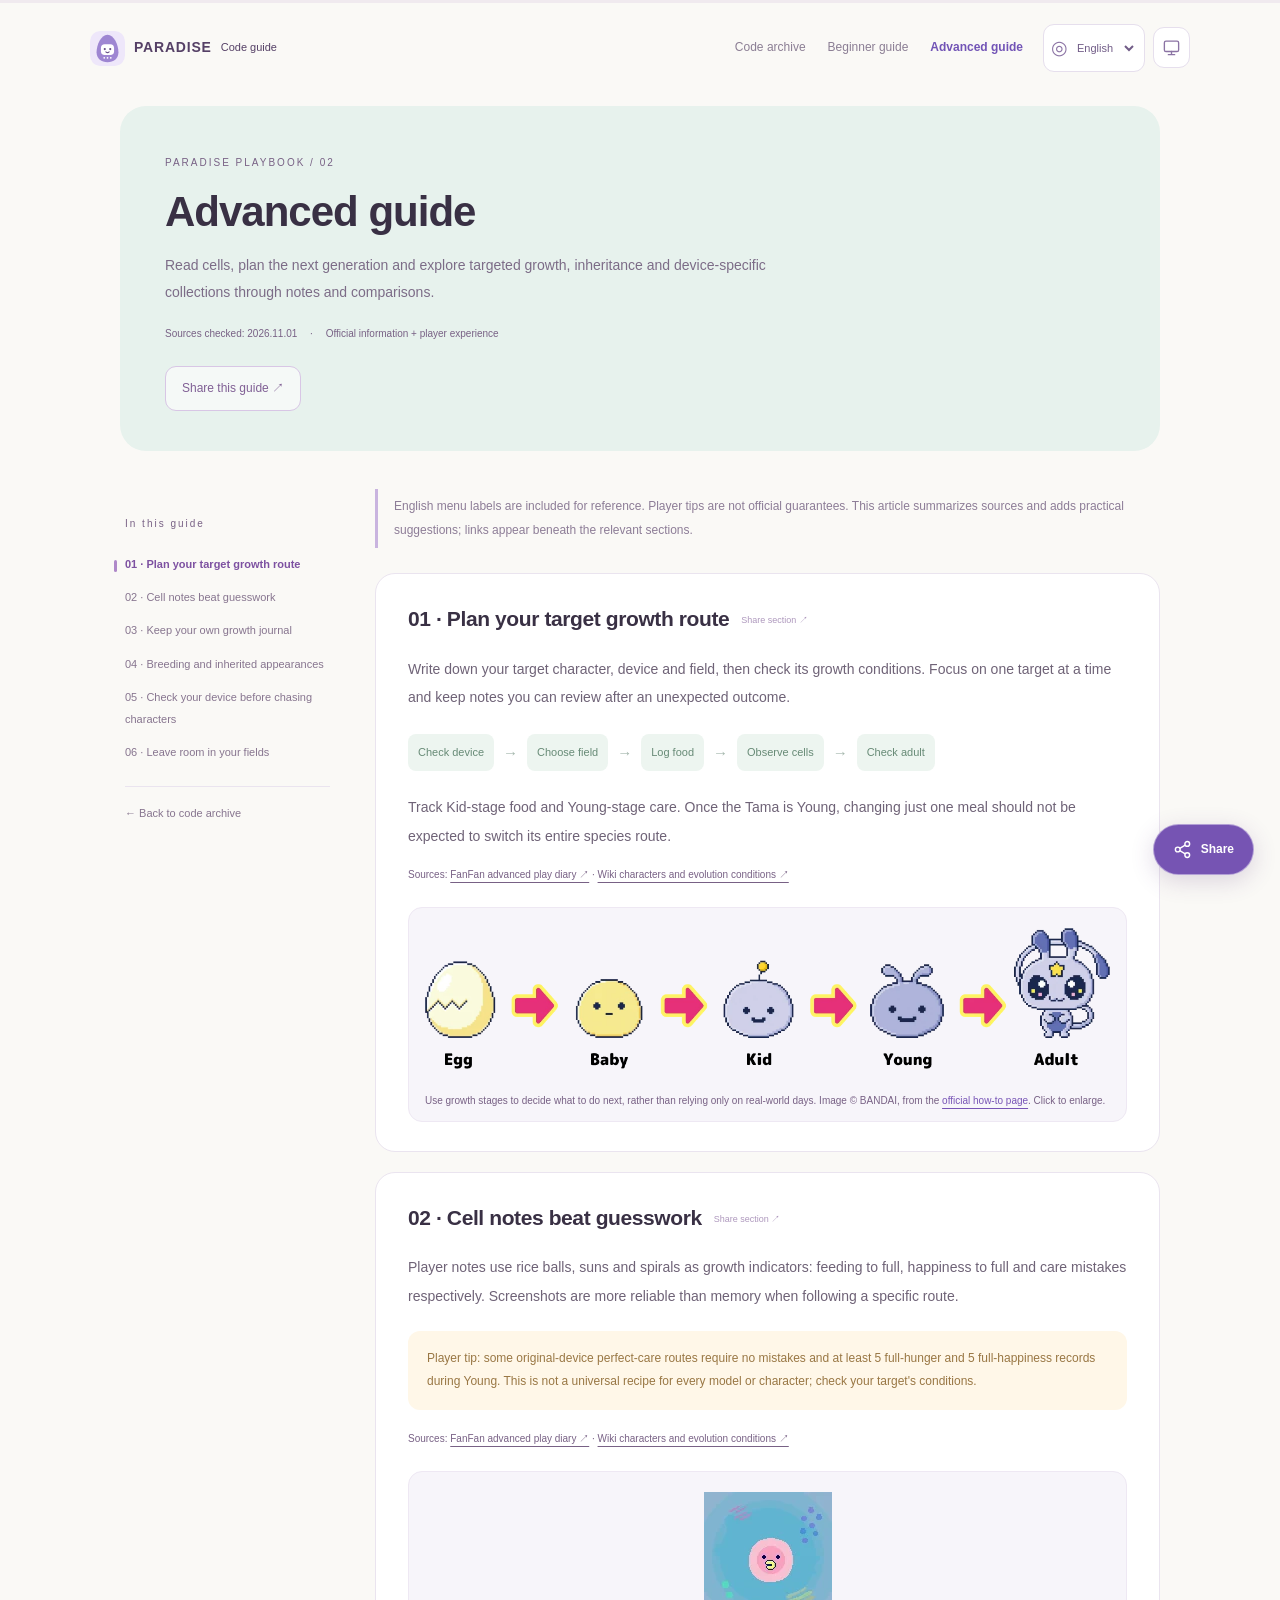
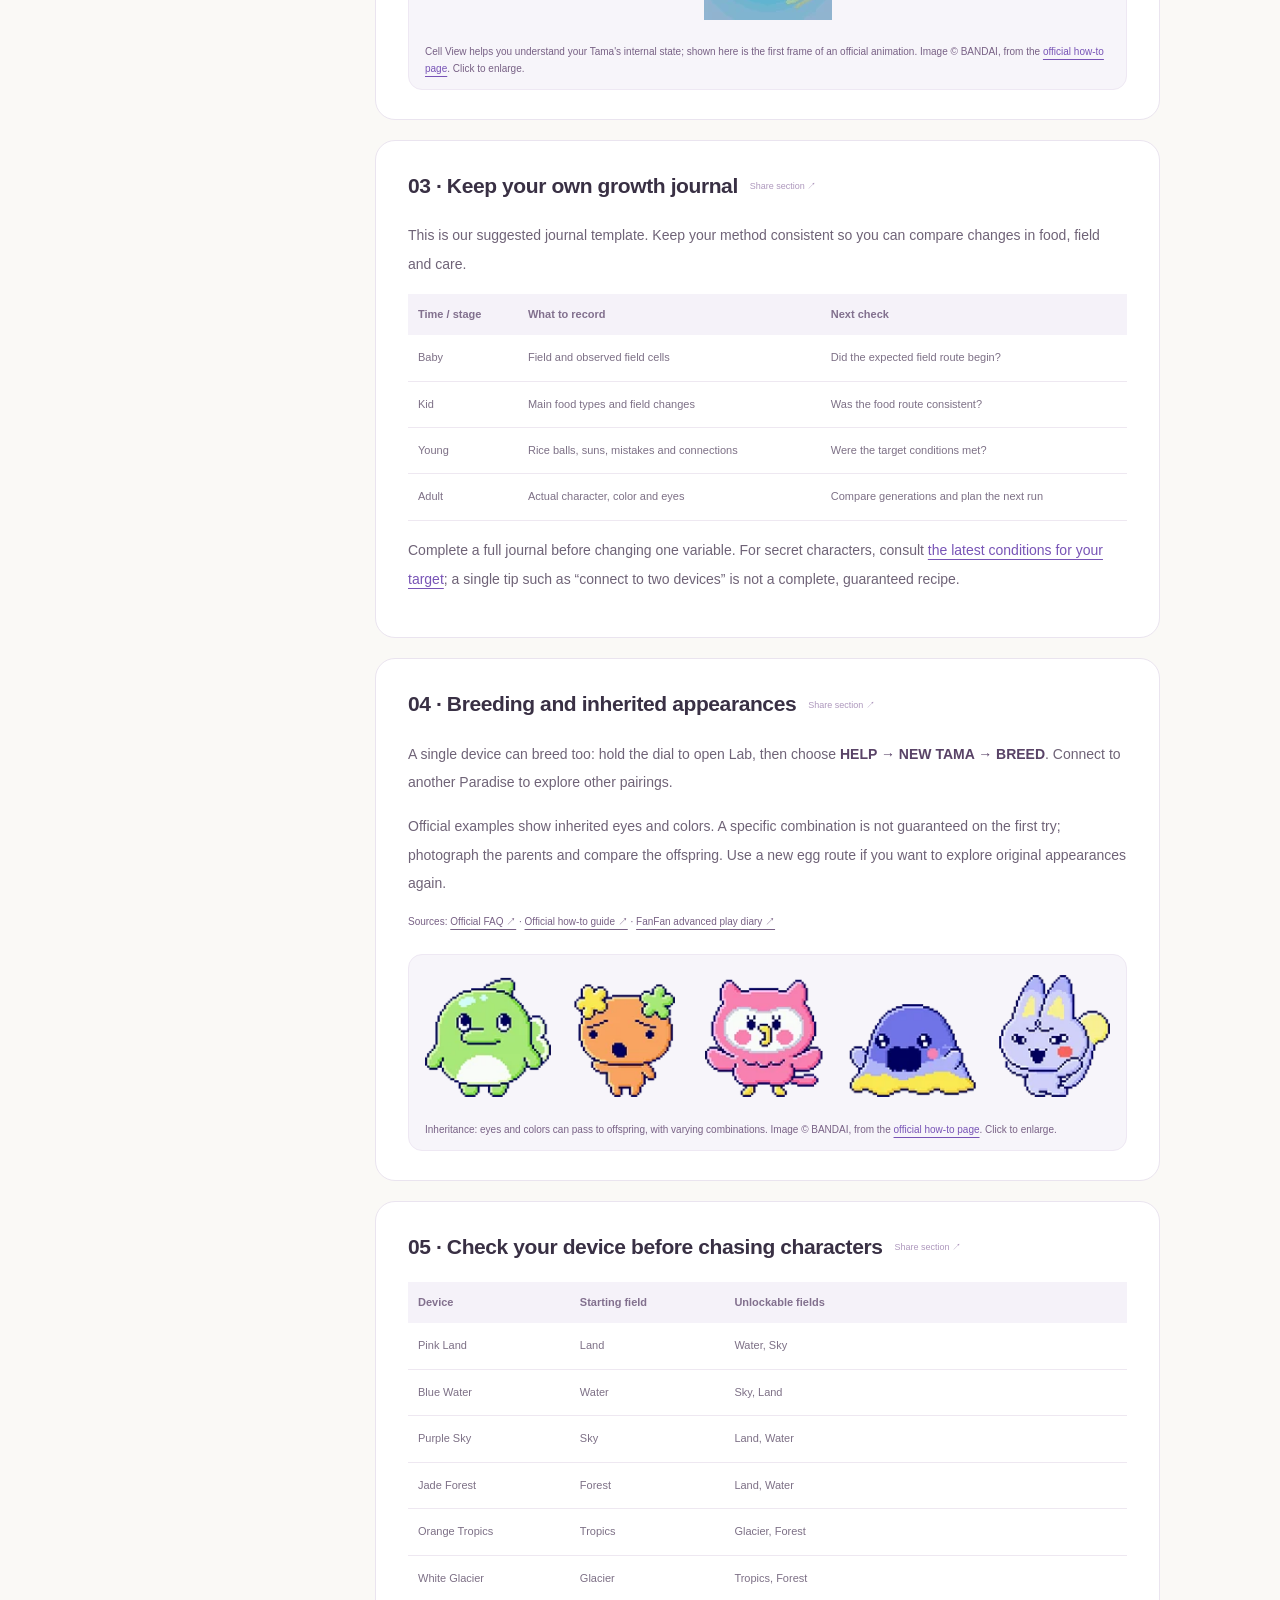
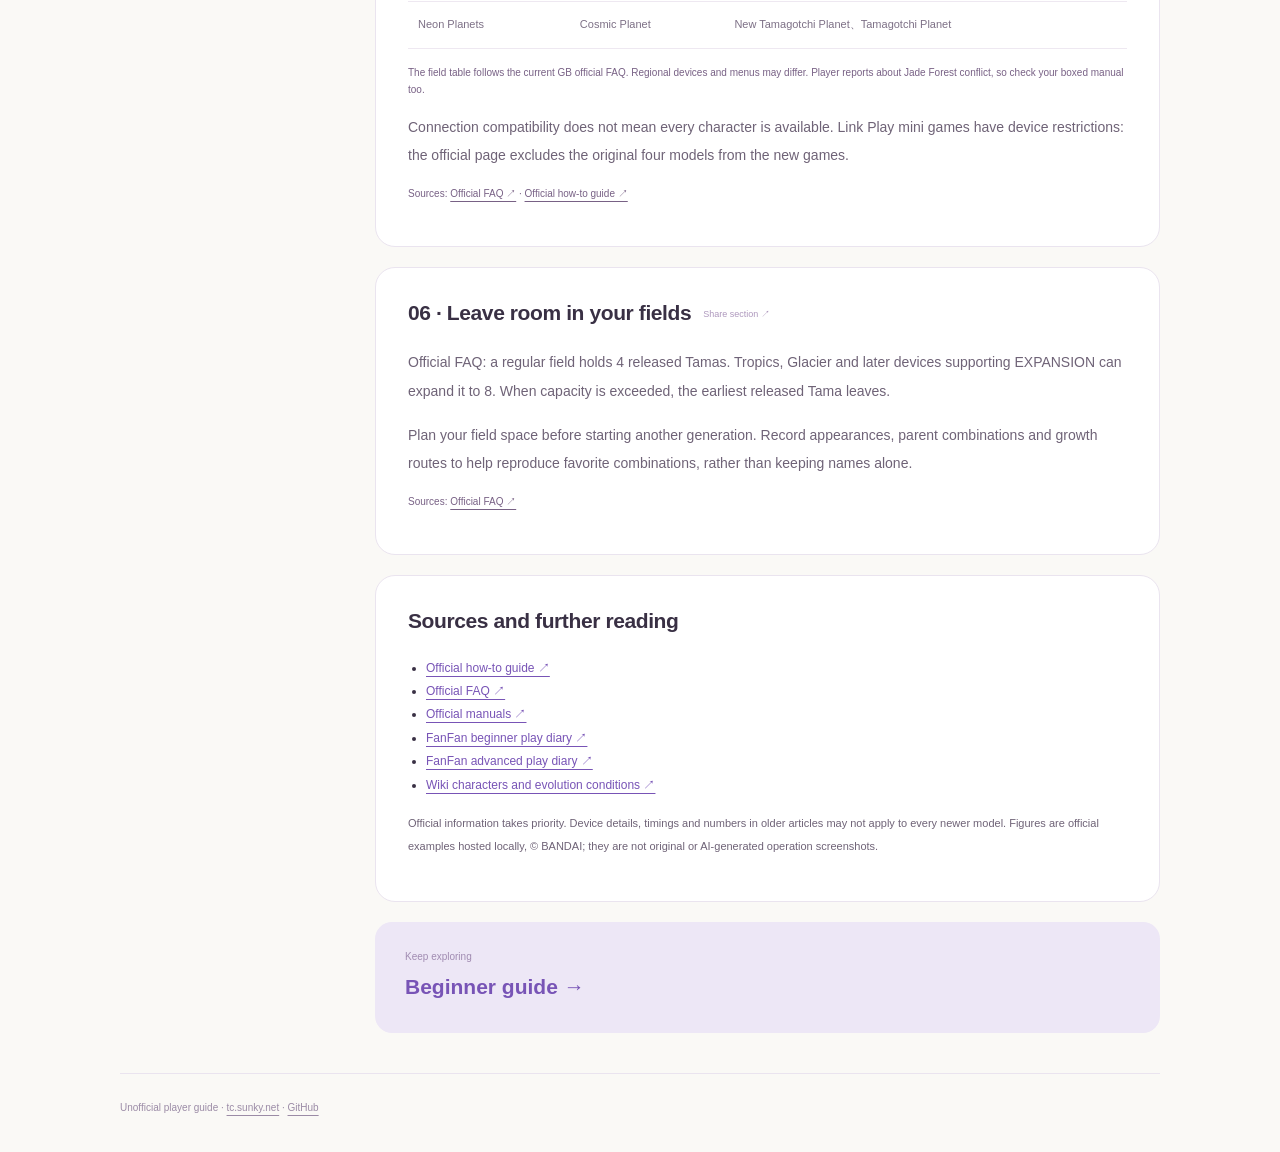
==== commit dbd3e0a5: "Polish mobile layouts, archive filters and guide reading experience" ====
--- a/public/advanced.html
+++ b/public/advanced.html
@@ -1 +1 @@
-<!doctype html><html lang="zh-CN"><head><script src="./assets/theme.js?v=20261101-dark1"></script><meta charset="utf-8"><meta name="viewport" content="width=device-width,initial-scale=1"><meta name="description" content="从看懂细胞到规划下一代，用记录与对照，探索定向养成、遗传和版本收藏。"><meta name="theme-color" content="#7254c6"><title>进阶攻略 · Tamagotchi Paradise 中文图鉴</title><link rel="icon" href="./assets/favicon.svg?v=20261101-dark1"><link rel="stylesheet" href="./assets/guides.css?v=20261101-dark1"><link rel="stylesheet" href="./assets/i18n.css?v=20261101-dark1"><script src="./assets/i18n-data.js?v=20261101-dark1" defer></script><script src="./assets/i18n.js?v=20261101-dark1" defer></script><link rel="stylesheet" href="./assets/share.css?v=20261101-dark1"><script type="module" src="./assets/share.js?v=20261101-dark1"></script><link rel="stylesheet" href="./assets/theme.css?v=20261101-dark1"></head><body class="advanced"><a class="skip" href="#article">跳到正文</a><header class="guide-header"><a class="brand" href="./index.html"><img src="./assets/favicon.svg?v=20261101-dark1" alt="" width="35" height="35">PARADISE <small>中文图鉴</small></a><nav aria-label="网站导航"><a href="./index.html#tools">代码图鉴</a><a href="./beginner.html" >新手攻略</a><a href="./advanced.html" aria-current="page">进阶攻略</a></nav></header><div class="guide-shell"><div class="guide-intro"><span class="kicker">PARADISE PLAYBOOK / 02</span><h1>进阶攻略</h1><p>从看懂细胞到规划下一代，用记录与对照，探索定向养成、遗传和版本收藏。</p><div class="meta">资料核对：2026.11.01 <span>·</span> 官方说明 + 玩家经验整理</div></div><div class="article-layout"><aside><span class="kicker">这篇会读到</span><nav aria-label="文章目录"><a href="#plan">01 · 定向养成：先画一条路线</a><a href="#cells">02 · 细胞观察：记录比猜测更有用</a><a href="#experiment">03 · 做一份自己的养成记录</a><a href="#breed">04 · 配对与遗传：外形可以继续变化</a><a href="#versions">05 · 先核对版本，再追新角色</a><a href="#collection">06 · 收藏规划：给场地留出位置</a></nav><a class="back" href="./index.html">← 返回代码图鉴</a></aside><main id="article"><div class="editor-note">阅读提示：菜单附英文名称便于对照；“玩家经验”不代表官方保证。本文为中文提炼与原创操作建议，来源在对应段落下方。</div><section id="plan" class="chapter"><h2>01 · 定向养成：先画一条路线</h2><p>先写下目标角色、自己的机型和对应场地，再核对角色进化条件。建议一次只追一个目标，把每次失败当成可回看的记录。</p><div class="route"><span>确认机型</span><i>→</i><span>选择场地</span><i>→</i><span>记录食物</span><i>→</i><span>观察细胞</span><i>→</i><span>核对成体</span></div><p>幼童阶段的食物选择与青少年阶段的照顾记录都值得跟踪；已经进入 Young 后，不要期待仅靠换一顿食物就能切换整个物种路线。</p><p class="references">依据：<a href="https://fanfan.com.tw/tamagotchi-1/" target="_blank" rel="noopener noreferrer">FanFan 进阶实玩记录 ↗</a> · <a href="https://tamagotchi.fandom.com/wiki/Tamagotchi_Paradise/Character_list" target="_blank" rel="noopener noreferrer">Wiki 角色与进化条件 ↗</a></p><figure><a href="./assets/guides/growth.webp" target="_blank" rel="noopener"><img src="./assets/guides/growth.webp" alt="官方角色成长五阶段示意" loading="lazy"></a><figcaption>用成长阶段定位当前任务，不把现实天数当成唯一判断标准。 · 图片 © BANDAI，摘自<a href="https://tamagotchi-official.com/gb/series/paradise/howto/">官方玩法页</a>。点击查看大图。</figcaption></figure></section><section id="cells" class="chapter"><h2>02 · 细胞观察：记录比猜测更有用</h2><p>玩家记录常用饭团、太阳与漩涡来观察养成：饭团对应喂饱记录，太阳对应心情充足记录，漩涡提示照顾失误。想追求特定成体时，截图记录比凭记忆计数更稳妥。</p><div class="callout">玩家经验：部分原版角色的优良照顾路线需要零失误，并在 Young 阶段积累至少 5 次喂饱、5 次心情充足记录。它并非所有机型、所有角色的通用配方，仍需核对目标角色条件。</div><p class="references">依据：<a href="https://fanfan.com.tw/tamagotchi-1/" target="_blank" rel="noopener noreferrer">FanFan 进阶实玩记录 ↗</a> · <a href="https://tamagotchi.fandom.com/wiki/Tamagotchi_Paradise/Character_list" target="_blank" rel="noopener noreferrer">Wiki 角色与进化条件 ↗</a></p><figure><a href="./assets/guides/cells.webp" target="_blank" rel="noopener"><img src="./assets/guides/cells.webp" alt="官方细胞观察画面示意" loading="lazy"></a><figcaption>观察图：细胞视角能帮助了解角色体内情况；这里展示官方动画首帧。 · 图片 © BANDAI，摘自<a href="https://tamagotchi-official.com/gb/series/paradise/howto/">官方玩法页</a>。点击查看大图。</figcaption></figure></section><section id="experiment" class="chapter"><h2>03 · 做一份自己的养成记录</h2><p>下面是本站建议的记录模板。保持记录方式一致，才能看出食物、场地与照顾方式改变后的差异。</p><div class="table-wrap"><table><thead><tr><th>时间／阶段</th><th>记录内容</th><th>下次检查</th></tr></thead><tbody><tr><td>Baby</td><td>所在场地、观察到的环境细胞</td><td>是否按预期进入场地路线</td></tr><tr><td>Kid</td><td>主要食物类别、切换场地情况</td><td>食物路线是否保持一致</td></tr><tr><td>Young</td><td>饭团／太阳／失误及通讯记录</td><td>目标条件是否满足</td></tr><tr><td>Adult</td><td>实际角色、颜色与眼睛</td><td>与上一代对照，规划下一次</td></tr></tbody></table></div><p>先做一次完整记录，再调整一个变量。涉及隐藏角色时，直接查看<a href="https://tamagotchi.fandom.com/wiki/Tamagotchi_Paradise/Character_list">目标角色的最新条件</a>；不要把“连过两台机器”等单项经验当成保证成功的完整配方。</p></section><section id="breed" class="chapter"><h2>04 · 配对与遗传：外形可以继续变化</h2><p>单机也能繁殖：长按旋钮进入 Lab，再依次选择 <strong>HELP → NEW TAMA → BREED</strong>。与另一台 Paradise 通讯，则可以探索不同搭配。</p><p>官方展示的遗传特征包括眼睛和颜色。繁殖不保证一次得到指定组合；建议先拍下亲代，再与下一代对照。想重新体验原始外形，可另外尝试新蛋路线。</p><p class="references">依据：<a href="https://tamagotchi-official.com/gb/series/paradise/faq/" target="_blank" rel="noopener noreferrer">官方 FAQ ↗</a> · <a href="https://tamagotchi-official.com/gb/series/paradise/howto/" target="_blank" rel="noopener noreferrer">官方玩法说明 ↗</a> · <a href="https://fanfan.com.tw/tamagotchi-1/" target="_blank" rel="noopener noreferrer">FanFan 进阶实玩记录 ↗</a></p><figure><a href="./assets/guides/breeding.webp" target="_blank" rel="noopener"><img src="./assets/guides/breeding.webp" alt="官方亲代与下一代眼睛和颜色组合示意" loading="lazy"></a><figcaption>遗传图：眼睛与颜色可传给下一代，组合结果存在变化。 · 图片 © BANDAI，摘自<a href="https://tamagotchi-official.com/gb/series/paradise/howto/">官方玩法页</a>。点击查看大图。</figcaption></figure></section><section id="versions" class="chapter"><h2>05 · 先核对版本，再追新角色</h2><div class="table-wrap"><table><thead><tr><th>机型</th><th>初始场地</th><th>后续可解锁场地</th></tr></thead><tbody><tr><td>Pink Land</td><td>陆地</td><td>海洋、天空</td></tr><tr><td>Blue Water</td><td>海洋</td><td>天空、陆地</td></tr><tr><td>Purple Sky</td><td>天空</td><td>陆地、海洋</td></tr><tr><td>Jade Forest</td><td>森林</td><td>陆地、海洋</td></tr><tr><td>Orange Tropics</td><td>热带</td><td>冰川、森林</td></tr><tr><td>White Glacier</td><td>冰川</td><td>热带、森林</td></tr><tr><td>Neon Planets</td><td>Cosmic Planet</td><td>New Tamagotchi Planet、Tamagotchi Planet</td></tr></tbody></table></div><p class="references">场地表依据当前 GB 官方 FAQ。不同地区的销售版本与菜单可能不同；尤其森林版的玩家资料存在出入，请同时核对盒装说明。</p><p>可通讯不等于可养成所有机型角色。联机小游戏也有版本限制，官方玩法页明确原四款机型不支持新增的 Link Play 小游戏。</p><p class="references">依据：<a href="https://tamagotchi-official.com/gb/series/paradise/faq/" target="_blank" rel="noopener noreferrer">官方 FAQ ↗</a> · <a href="https://tamagotchi-official.com/gb/series/paradise/howto/" target="_blank" rel="noopener noreferrer">官方玩法说明 ↗</a></p></section><section id="collection" class="chapter"><h2>06 · 收藏规划：给场地留出位置</h2><p>官方 FAQ：普通场地可保留 4 只已释放角色；支持 EXPANSION 的热带、冰川及后续机型可扩至 8 只。超过容量后，最早释放的角色会离开。</p><p>因此，收藏时先安排好位置，再决定开始哪一代。保留外形截图、亲代组合和路线笔记，比只记录角色名字更便于复现喜欢的搭配。</p><p class="references">依据：<a href="https://tamagotchi-official.com/gb/series/paradise/faq/" target="_blank" rel="noopener noreferrer">官方 FAQ ↗</a></p></section><section class="chapter sources"><h2>来源与延伸阅读</h2><ul><li><a href="https://tamagotchi-official.com/gb/series/paradise/howto/">官方玩法说明 ↗</a></li><li><a href="https://tamagotchi-official.com/gb/series/paradise/faq/">官方 FAQ ↗</a></li><li><a href="https://tamagotchi-official.com/manual/toy/paradise/">官方说明书入口 ↗</a></li><li><a href="https://fanfan.com.tw/tamagotchi/">FanFan 新手实玩记录 ↗</a></li><li><a href="https://fanfan.com.tw/tamagotchi-1/">FanFan 进阶实玩记录 ↗</a></li><li><a href="https://tamagotchi.fandom.com/wiki/Tamagotchi_Paradise/Character_list">Wiki 角色与进化条件 ↗</a></li></ul><p>官方资料优先；旧文章中的机型、时限与具体数值不应直接套用所有新机型。图片均为官方玩法示意，已保存于本站；版权归 BANDAI，非原创或 AI 操作截图。</p></section><a class="next-guide" href="./beginner.html"><small>继续探索</small><strong>新手攻略 →</strong></a></main></div><footer>非官方玩家整理 · <a href="https://tc.sunky.net/">tc.sunky.net</a> · <a href="https://github.com/isunky/TamagotchiCode">GitHub</a></footer></div></body></html>+<!doctype html><html lang="zh-CN"><head><script src="./assets/theme.js?v=20261101-polish1"></script><meta charset="utf-8"><meta name="viewport" content="width=device-width,initial-scale=1"><meta name="description" content="从看懂细胞到规划下一代，用记录与对照，探索定向养成、遗传和版本收藏。"><meta name="theme-color" content="#7254c6"><title>进阶攻略 · Tamagotchi Paradise 中文图鉴</title><link rel="icon" href="./assets/favicon.svg?v=20261101-polish1"><link rel="stylesheet" href="./assets/guides.css?v=20261101-polish1"><link rel="stylesheet" href="./assets/i18n.css?v=20261101-polish1"><script src="./assets/i18n-data.js?v=20261101-polish1" defer></script><script src="./assets/i18n.js?v=20261101-polish1" defer></script><link rel="stylesheet" href="./assets/share.css?v=20261101-polish1"><script type="module" src="./assets/share.js?v=20261101-polish1"></script><link rel="stylesheet" href="./assets/theme.css?v=20261101-polish1"><link rel="stylesheet" href="./assets/polish.css?v=20261101-polish1"><script src="./assets/experience.js?v=20261101-polish1" defer></script></head><body class="advanced"><a class="skip" href="#article">跳到正文</a><header class="guide-header"><a class="brand" href="./index.html"><img src="./assets/favicon.svg?v=20261101-polish1" alt="" width="35" height="35">PARADISE <small>中文图鉴</small></a><nav aria-label="网站导航"><a href="./index.html#tools">代码图鉴</a><a href="./beginner.html" >新手攻略</a><a href="./advanced.html" aria-current="page">进阶攻略</a></nav></header><div class="guide-shell"><div class="guide-intro"><span class="kicker">PARADISE PLAYBOOK / 02</span><h1>进阶攻略</h1><p>从看懂细胞到规划下一代，用记录与对照，探索定向养成、遗传和版本收藏。</p><div class="meta">资料核对：2026.11.01 <span>·</span> 官方说明 + 玩家经验整理</div></div><div class="article-layout"><aside><span class="kicker">这篇会读到</span><nav aria-label="文章目录"><a href="#plan">01 · 定向养成：先画一条路线</a><a href="#cells">02 · 细胞观察：记录比猜测更有用</a><a href="#experiment">03 · 做一份自己的养成记录</a><a href="#breed">04 · 配对与遗传：外形可以继续变化</a><a href="#versions">05 · 先核对版本，再追新角色</a><a href="#collection">06 · 收藏规划：给场地留出位置</a></nav><a class="back" href="./index.html">← 返回代码图鉴</a></aside><main id="article"><div class="editor-note">阅读提示：菜单附英文名称便于对照；“玩家经验”不代表官方保证。本文为中文提炼与原创操作建议，来源在对应段落下方。</div><section id="plan" class="chapter"><h2>01 · 定向养成：先画一条路线</h2><p>先写下目标角色、自己的机型和对应场地，再核对角色进化条件。建议一次只追一个目标，把每次失败当成可回看的记录。</p><div class="route"><span>确认机型</span><i>→</i><span>选择场地</span><i>→</i><span>记录食物</span><i>→</i><span>观察细胞</span><i>→</i><span>核对成体</span></div><p>幼童阶段的食物选择与青少年阶段的照顾记录都值得跟踪；已经进入 Young 后，不要期待仅靠换一顿食物就能切换整个物种路线。</p><p class="references">依据：<a href="https://fanfan.com.tw/tamagotchi-1/" target="_blank" rel="noopener noreferrer">FanFan 进阶实玩记录 ↗</a> · <a href="https://tamagotchi.fandom.com/wiki/Tamagotchi_Paradise/Character_list" target="_blank" rel="noopener noreferrer">Wiki 角色与进化条件 ↗</a></p><figure><a href="./assets/guides/growth.webp" target="_blank" rel="noopener"><img src="./assets/guides/growth.webp" alt="官方角色成长五阶段示意" loading="lazy" width="1177" height="242"></a><figcaption>用成长阶段定位当前任务，不把现实天数当成唯一判断标准。 · 图片 © BANDAI，摘自<a href="https://tamagotchi-official.com/gb/series/paradise/howto/">官方玩法页</a>。点击查看大图。</figcaption></figure></section><section id="cells" class="chapter"><h2>02 · 细胞观察：记录比猜测更有用</h2><p>玩家记录常用饭团、太阳与漩涡来观察养成：饭团对应喂饱记录，太阳对应心情充足记录，漩涡提示照顾失误。想追求特定成体时，截图记录比凭记忆计数更稳妥。</p><div class="callout">玩家经验：部分原版角色的优良照顾路线需要零失误，并在 Young 阶段积累至少 5 次喂饱、5 次心情充足记录。它并非所有机型、所有角色的通用配方，仍需核对目标角色条件。</div><p class="references">依据：<a href="https://fanfan.com.tw/tamagotchi-1/" target="_blank" rel="noopener noreferrer">FanFan 进阶实玩记录 ↗</a> · <a href="https://tamagotchi.fandom.com/wiki/Tamagotchi_Paradise/Character_list" target="_blank" rel="noopener noreferrer">Wiki 角色与进化条件 ↗</a></p><figure><a href="./assets/guides/cells.webp" target="_blank" rel="noopener"><img src="./assets/guides/cells.webp" alt="官方细胞观察画面示意" loading="lazy" width="128" height="128"></a><figcaption>观察图：细胞视角能帮助了解角色体内情况；这里展示官方动画首帧。 · 图片 © BANDAI，摘自<a href="https://tamagotchi-official.com/gb/series/paradise/howto/">官方玩法页</a>。点击查看大图。</figcaption></figure></section><section id="experiment" class="chapter"><h2>03 · 做一份自己的养成记录</h2><p>下面是本站建议的记录模板。保持记录方式一致，才能看出食物、场地与照顾方式改变后的差异。</p><div class="table-wrap"><table><thead><tr><th>时间／阶段</th><th>记录内容</th><th>下次检查</th></tr></thead><tbody><tr><td>Baby</td><td>所在场地、观察到的环境细胞</td><td>是否按预期进入场地路线</td></tr><tr><td>Kid</td><td>主要食物类别、切换场地情况</td><td>食物路线是否保持一致</td></tr><tr><td>Young</td><td>饭团／太阳／失误及通讯记录</td><td>目标条件是否满足</td></tr><tr><td>Adult</td><td>实际角色、颜色与眼睛</td><td>与上一代对照，规划下一次</td></tr></tbody></table></div><p>先做一次完整记录，再调整一个变量。涉及隐藏角色时，直接查看<a href="https://tamagotchi.fandom.com/wiki/Tamagotchi_Paradise/Character_list">目标角色的最新条件</a>；不要把“连过两台机器”等单项经验当成保证成功的完整配方。</p></section><section id="breed" class="chapter"><h2>04 · 配对与遗传：外形可以继续变化</h2><p>单机也能繁殖：长按旋钮进入 Lab，再依次选择 <strong>HELP → NEW TAMA → BREED</strong>。与另一台 Paradise 通讯，则可以探索不同搭配。</p><p>官方展示的遗传特征包括眼睛和颜色。繁殖不保证一次得到指定组合；建议先拍下亲代，再与下一代对照。想重新体验原始外形，可另外尝试新蛋路线。</p><p class="references">依据：<a href="https://tamagotchi-official.com/gb/series/paradise/faq/" target="_blank" rel="noopener noreferrer">官方 FAQ ↗</a> · <a href="https://tamagotchi-official.com/gb/series/paradise/howto/" target="_blank" rel="noopener noreferrer">官方玩法说明 ↗</a> · <a href="https://fanfan.com.tw/tamagotchi-1/" target="_blank" rel="noopener noreferrer">FanFan 进阶实玩记录 ↗</a></p><figure><a href="./assets/guides/breeding.webp" target="_blank" rel="noopener"><img src="./assets/guides/breeding.webp" alt="官方亲代与下一代眼睛和颜色组合示意" loading="lazy" width="729" height="130"></a><figcaption>遗传图：眼睛与颜色可传给下一代，组合结果存在变化。 · 图片 © BANDAI，摘自<a href="https://tamagotchi-official.com/gb/series/paradise/howto/">官方玩法页</a>。点击查看大图。</figcaption></figure></section><section id="versions" class="chapter"><h2>05 · 先核对版本，再追新角色</h2><div class="table-wrap"><table><thead><tr><th>机型</th><th>初始场地</th><th>后续可解锁场地</th></tr></thead><tbody><tr><td>Pink Land</td><td>陆地</td><td>海洋、天空</td></tr><tr><td>Blue Water</td><td>海洋</td><td>天空、陆地</td></tr><tr><td>Purple Sky</td><td>天空</td><td>陆地、海洋</td></tr><tr><td>Jade Forest</td><td>森林</td><td>陆地、海洋</td></tr><tr><td>Orange Tropics</td><td>热带</td><td>冰川、森林</td></tr><tr><td>White Glacier</td><td>冰川</td><td>热带、森林</td></tr><tr><td>Neon Planets</td><td>Cosmic Planet</td><td>New Tamagotchi Planet、Tamagotchi Planet</td></tr></tbody></table></div><p class="references">场地表依据当前 GB 官方 FAQ。不同地区的销售版本与菜单可能不同；尤其森林版的玩家资料存在出入，请同时核对盒装说明。</p><p>可通讯不等于可养成所有机型角色。联机小游戏也有版本限制，官方玩法页明确原四款机型不支持新增的 Link Play 小游戏。</p><p class="references">依据：<a href="https://tamagotchi-official.com/gb/series/paradise/faq/" target="_blank" rel="noopener noreferrer">官方 FAQ ↗</a> · <a href="https://tamagotchi-official.com/gb/series/paradise/howto/" target="_blank" rel="noopener noreferrer">官方玩法说明 ↗</a></p></section><section id="collection" class="chapter"><h2>06 · 收藏规划：给场地留出位置</h2><p>官方 FAQ：普通场地可保留 4 只已释放角色；支持 EXPANSION 的热带、冰川及后续机型可扩至 8 只。超过容量后，最早释放的角色会离开。</p><p>因此，收藏时先安排好位置，再决定开始哪一代。保留外形截图、亲代组合和路线笔记，比只记录角色名字更便于复现喜欢的搭配。</p><p class="references">依据：<a href="https://tamagotchi-official.com/gb/series/paradise/faq/" target="_blank" rel="noopener noreferrer">官方 FAQ ↗</a></p></section><section class="chapter sources"><h2>来源与延伸阅读</h2><ul><li><a href="https://tamagotchi-official.com/gb/series/paradise/howto/">官方玩法说明 ↗</a></li><li><a href="https://tamagotchi-official.com/gb/series/paradise/faq/">官方 FAQ ↗</a></li><li><a href="https://tamagotchi-official.com/manual/toy/paradise/">官方说明书入口 ↗</a></li><li><a href="https://fanfan.com.tw/tamagotchi/">FanFan 新手实玩记录 ↗</a></li><li><a href="https://fanfan.com.tw/tamagotchi-1/">FanFan 进阶实玩记录 ↗</a></li><li><a href="https://tamagotchi.fandom.com/wiki/Tamagotchi_Paradise/Character_list">Wiki 角色与进化条件 ↗</a></li></ul><p>官方资料优先；旧文章中的机型、时限与具体数值不应直接套用所有新机型。图片均为官方玩法示意，已保存于本站；版权归 BANDAI，非原创或 AI 操作截图。</p></section><a class="next-guide" href="./beginner.html"><small>继续探索</small><strong>新手攻略 →</strong></a></main></div><footer>非官方玩家整理 · <a href="https://tc.sunky.net/">tc.sunky.net</a> · <a href="https://github.com/isunky/TamagotchiCode">GitHub</a></footer></div></body></html>
--- a/public/assets/polish.css
+++ b/public/assets/polish.css
@@ -0,0 +1,12 @@
+.hero{min-height:320px;padding:35px 46px}.hero h1{font-size:44px}.hero p{margin-top:15px}.hero-caption{margin-top:20px}.hero-buttons{margin-top:21px}html[lang=en] .hero{min-height:345px}html[lang=en] .hero h1{font-size:42px}.art-tag{bottom:18px}.stats{margin:17px 0 23px;padding:15px 0}.stat strong{font-size:26px}.playbook-entry{margin:0 0 25px;gap:15px}.playbook-entry>a{padding:17px 23px;gap:16px}.entry-icon{height:48px;width:43px;border-radius:14px;font-size:19px}.playbook-entry h2{font-size:16px;margin:3px 0}.playbook-entry p{margin-top:4px}.searchbox input{padding-right:45px}.search-clear{position:absolute;right:8px;top:50%;transform:translateY(-50%);display:grid;place-items:center;width:31px;height:31px;border:0;border-radius:9px;background:#eee8f5;color:#8d759f;font:inherit;font-size:20px;cursor:pointer}.filter-chips{display:flex;flex-wrap:wrap;gap:7px;margin-top:12px}.filter-chip{display:inline-flex;align-items:center;gap:10px;max-width:100%;font:inherit;font-size:10px;padding:7px 10px;border-radius:8px;border:1px solid #e3d5ee;background:#f7f1fc;color:#8b699f;cursor:pointer}.filter-chip>span:first-child{overflow:hidden;text-overflow:ellipsis;white-space:nowrap;max-width:250px}.filter-chip>span:last-child{font-size:15px;color:#aa8eba}.filter-chip:hover{border-color:#bd9cd3;background:#eee3f8}.collection-status{display:flex;gap:12px;align-items:center;justify-content:flex-end;font-size:10px;color:#9984a7;margin-top:13px;padding-top:13px;border-top:1px solid #f0ebf4}.collection-status progress{appearance:none;width:104px;height:5px;border:0;border-radius:10px;overflow:hidden;background:#eee8f4;color:#a480bf}.collection-status progress::-webkit-progress-bar{background:#eee8f4;border-radius:10px}.collection-status progress::-webkit-progress-value{background:#a480bf;border-radius:10px}.collection-status progress::-moz-progress-bar{background:#a480bf;border-radius:10px}.collection-status strong{font-size:10px;font-weight:600;font-variant-numeric:tabular-nums}.item-note{display:block;min-height:0;margin-top:12px}.item-note details{font-size:11px;line-height:1.7}.item-note summary{cursor:pointer;color:#9a82a9;font-size:10px;list-style:none}.item-note summary::-webkit-details-marker{display:none}.item-note summary::before{content:'＋';margin-right:5px}.item-note details[open] summary::before{content:'−'}.item-note details p{margin:7px 0 0;color:#8b7b96}.back-top{position:fixed;right:28px;bottom:calc(86px + env(safe-area-inset-bottom,0px));z-index:88;width:39px;height:39px;border-radius:13px;border:1px solid #e1d5ea;background:#fffefa;box-shadow:0 4px 15px #5130600c;color:#9d7daf;font:inherit;font-size:20px;cursor:pointer}.back-top[hidden],.search-clear[hidden],.filter-chips[hidden]{display:none!important}.back-top:hover{background:#f3eaf9}.reading-track{position:fixed;inset:0 0 auto;height:3px;z-index:105;background:#aa86c522;pointer-events:none}.reading-track>span{display:block;width:100%;height:100%;background:#ac88c9;transform:scaleX(0);transform-origin:left}aside nav a[aria-current=location]{color:#7d51a1;font-weight:700;position:relative}aside nav a[aria-current=location]::before{content:'';position:absolute;left:-11px;top:6px;width:3px;height:12px;background:#af89c9;border-radius:3px}.article-layout aside{padding-left:5px}.chapter{padding:29px 32px}.chapter p{line-height:2.05}.section-share{display:inline-flex;vertical-align:middle;margin:0 0 0 12px;font-size:9px}.item button,.item input{touch-action:manipulation}.copy{transition:background .15s}.table-view th{position:sticky;top:0;z-index:2}.table-view{max-height:75vh}.footer{max-width:100%}.table-view .item-note{min-height:0}
+html[data-theme=dark] .search-clear{background:#443050;color:#d6b6ec}html[data-theme=dark] .filter-chip{background:#382741;border-color:#654778;color:#d7b9ed}html[data-theme=dark] .filter-chip>span:last-child{color:#c5a3d8}html[data-theme=dark] .filter-chip:hover{background:#4a3257;border-color:#9e73b8}html[data-theme=dark] .collection-status{border-color:#44334f;color:#c3a7d3}html[data-theme=dark] .collection-status progress,html[data-theme=dark] .collection-status progress::-webkit-progress-bar{background:#3d2d49}html[data-theme=dark] .item-note summary{color:#c1a3d4}html[data-theme=dark] .item-note details p{color:#c4aed1}html[data-theme=dark] .back-top{background:#32243e;border-color:#5d426f;color:#d4b5ea}html[data-theme=dark] .back-top:hover{background:#493252}html[data-theme=dark] aside nav a[aria-current=location]{color:#dab7f6}
+@media(max-width:820px){.hero{padding:33px}.hero h1,html[lang=en] .hero h1{font-size:36px}.hero{min-height:300px}.collection-status{justify-content:flex-start}.playbook-entry>a{padding:17px}.playbook-entry p{font-size:10px}.section-share{display:block;margin:7px 0 0}}
+@media(max-width:540px){.topbar{min-height:95px;padding:12px 0;row-gap:8px}.topbar .topbar-links{gap:6px}.topbar .orig-link,.topbar .github-link{padding:7px 9px}.hero,html[lang=en] .hero{min-height:0;padding:25px 22px}.hero h1,html[lang=en] .hero h1{font-size:28px;line-height:1.25;max-width:calc(100% - 80px);letter-spacing:-1px}.hero .eyebrow{margin-bottom:16px;font-size:7px;letter-spacing:1.1px}.hero-art{top:48px;right:-1px;bottom:auto;width:128px;height:128px}.hero-art .art-orbit,.hero-art .art-tag{display:none}.hero p{font-size:11px;margin-top:16px}.hero-buttons{margin-top:19px;gap:19px}.hero .primary-link{padding:12px 15px;font-size:11px;gap:16px}.hero .guide-link{font-size:10px}.stats{margin:13px 0 15px;padding:12px 0}.stat-label{min-height:24px;font-size:8px}.stat strong{font-size:21px}.playbook-entry{grid-template-columns:repeat(2,minmax(0,1fr));gap:10px;margin-bottom:18px}.playbook-entry>a{padding:14px 12px;gap:8px;align-items:flex-start;flex-direction:column;min-width:0;border-radius:14px}.entry-icon{font-size:12px;width:25px;height:25px;border-radius:8px}.playbook-entry small{font-size:7px;letter-spacing:.2px}.playbook-entry h2{font-size:13px;line-height:1.5;margin:4px 0 0}.playbook-entry h2 span{margin-left:2px;font-size:11px}.playbook-entry p{display:none}.toolbar{padding:18px 14px 13px}.toolbar-heading{margin-bottom:14px}.tiny-label{font-size:7px}.collection-status{gap:9px;font-size:9px;padding-top:12px;margin-top:12px}.collection-status progress{flex:1;max-width:110px}.filter-chip{font-size:9px;padding:6px 9px}.filter-chip>span:first-child{max-width:180px}.filter-chips{gap:6px}.info{margin-top:20px}.item-note details{font-size:10px}.item-note summary{font-size:9px}.item-body{padding:12px}.copy{min-height:32px}.item-share{min-height:31px}.back-top{right:19px;bottom:calc(77px + env(safe-area-inset-bottom,0px));width:36px;height:36px;border-radius:11px}.chapter{padding:24px 22px}.article-layout aside{padding:18px}.reading-track{height:3px}}
+@media(max-width:359px){.hero h1,html[lang=en] .hero h1{font-size:25px;max-width:calc(100% - 73px)}.hero-art{width:112px;height:112px;right:-2px;top:49px}.hero-buttons{gap:12px}.hero .primary-link{padding:11px 12px}.playbook-entry h2{font-size:12px}}
+@media(max-width:540px){.hero h1,html[lang=en] .hero h1{font-size:26px}.hero-art{width:90px;height:90px;top:38px;right:1px}}
+@media(max-width:359px){.hero h1,html[lang=en] .hero h1{font-size:24px}.hero-art{width:80px;height:80px;top:40px;right:0}}
+@media(prefers-reduced-motion:reduce){.copy{transition:none}}
+@media print{.back-top,.reading-track,.filter-chips,.collection-status{display:none!important}.table-view{max-height:none}.item-note details p{display:block}}
+
+.item-name{margin:0}@media(max-width:540px){.share-trigger{width:40px;height:40px;padding:0;justify-content:center;border-radius:13px}.share-trigger>span{display:none}}
+html[data-theme=light] :is(.collection-status,.item-note summary,.item-note details p,.item-en,.source-btn,.mark){color:#7e668e}html[data-theme=light] .filter-chip{color:#765287}html[data-theme=light] :is(.references,.chapter p.references,.references a,figcaption,.meta,.kicker){color:#786185}
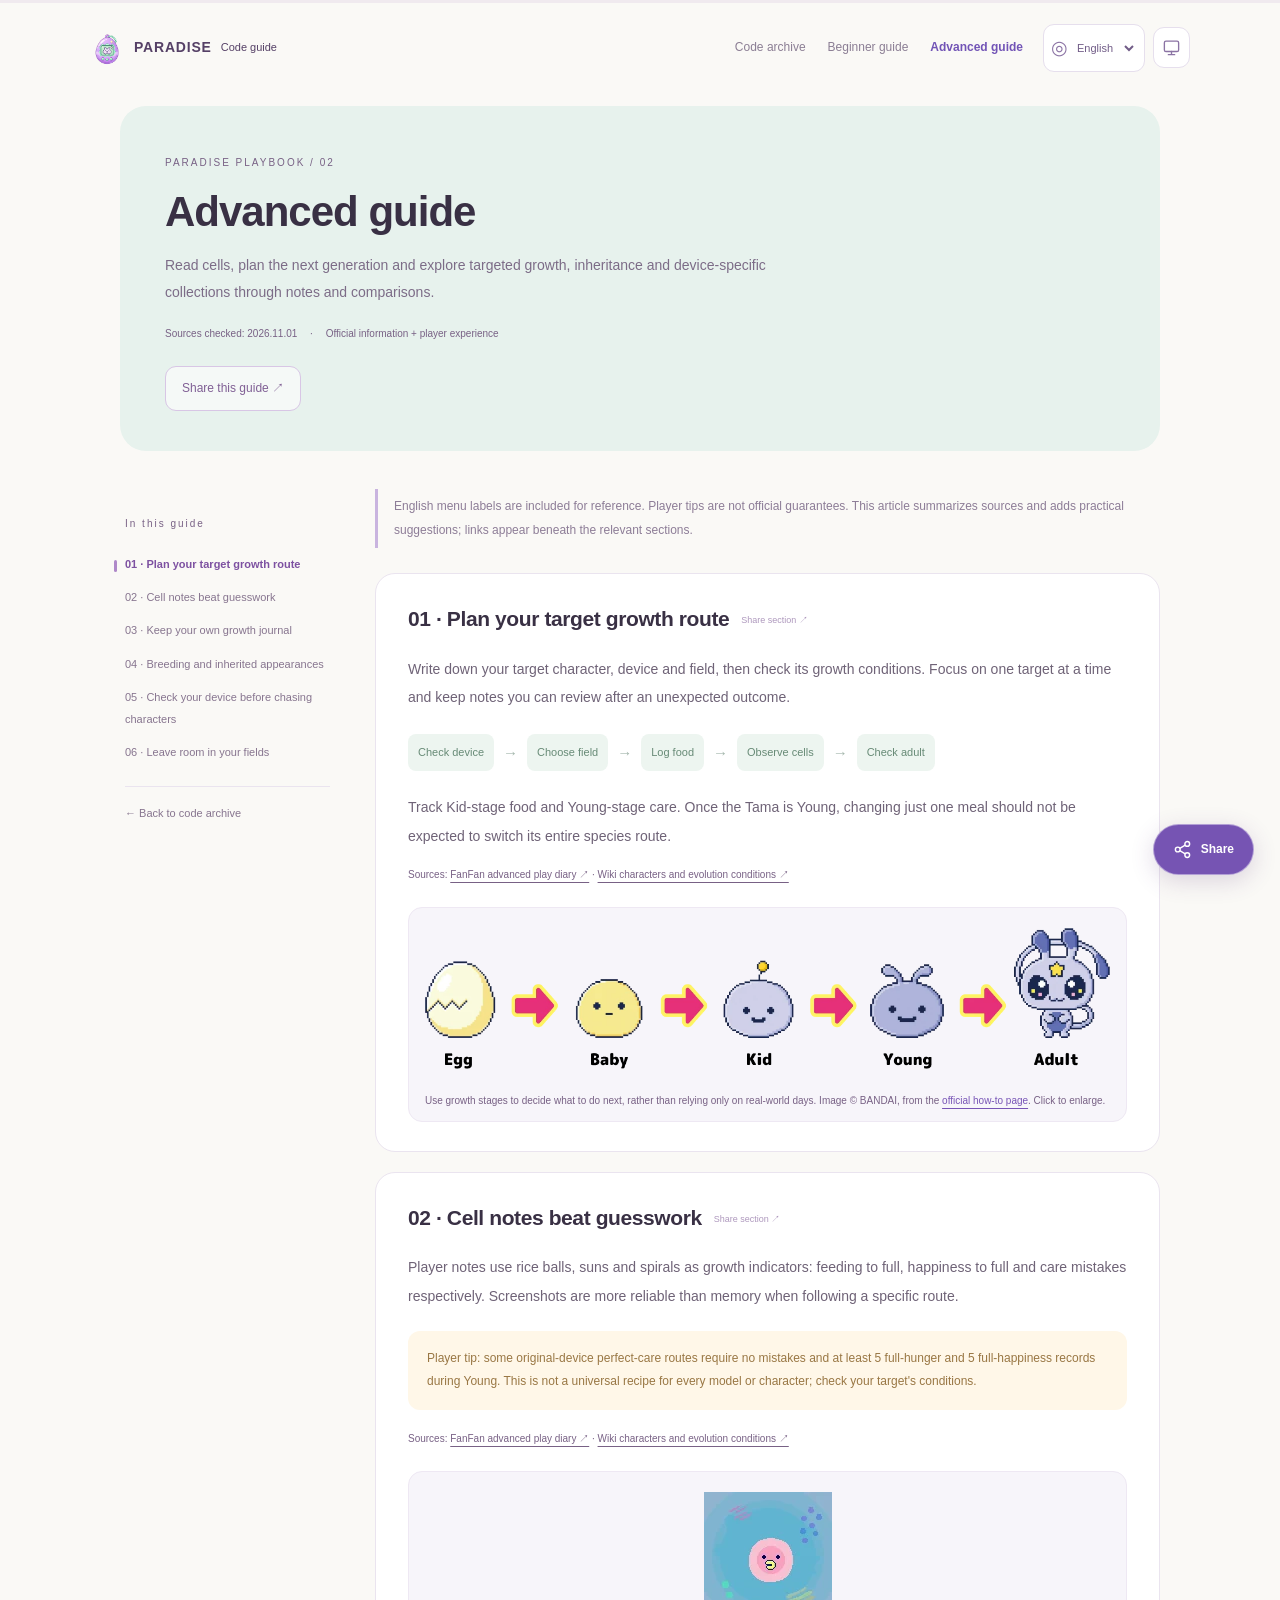
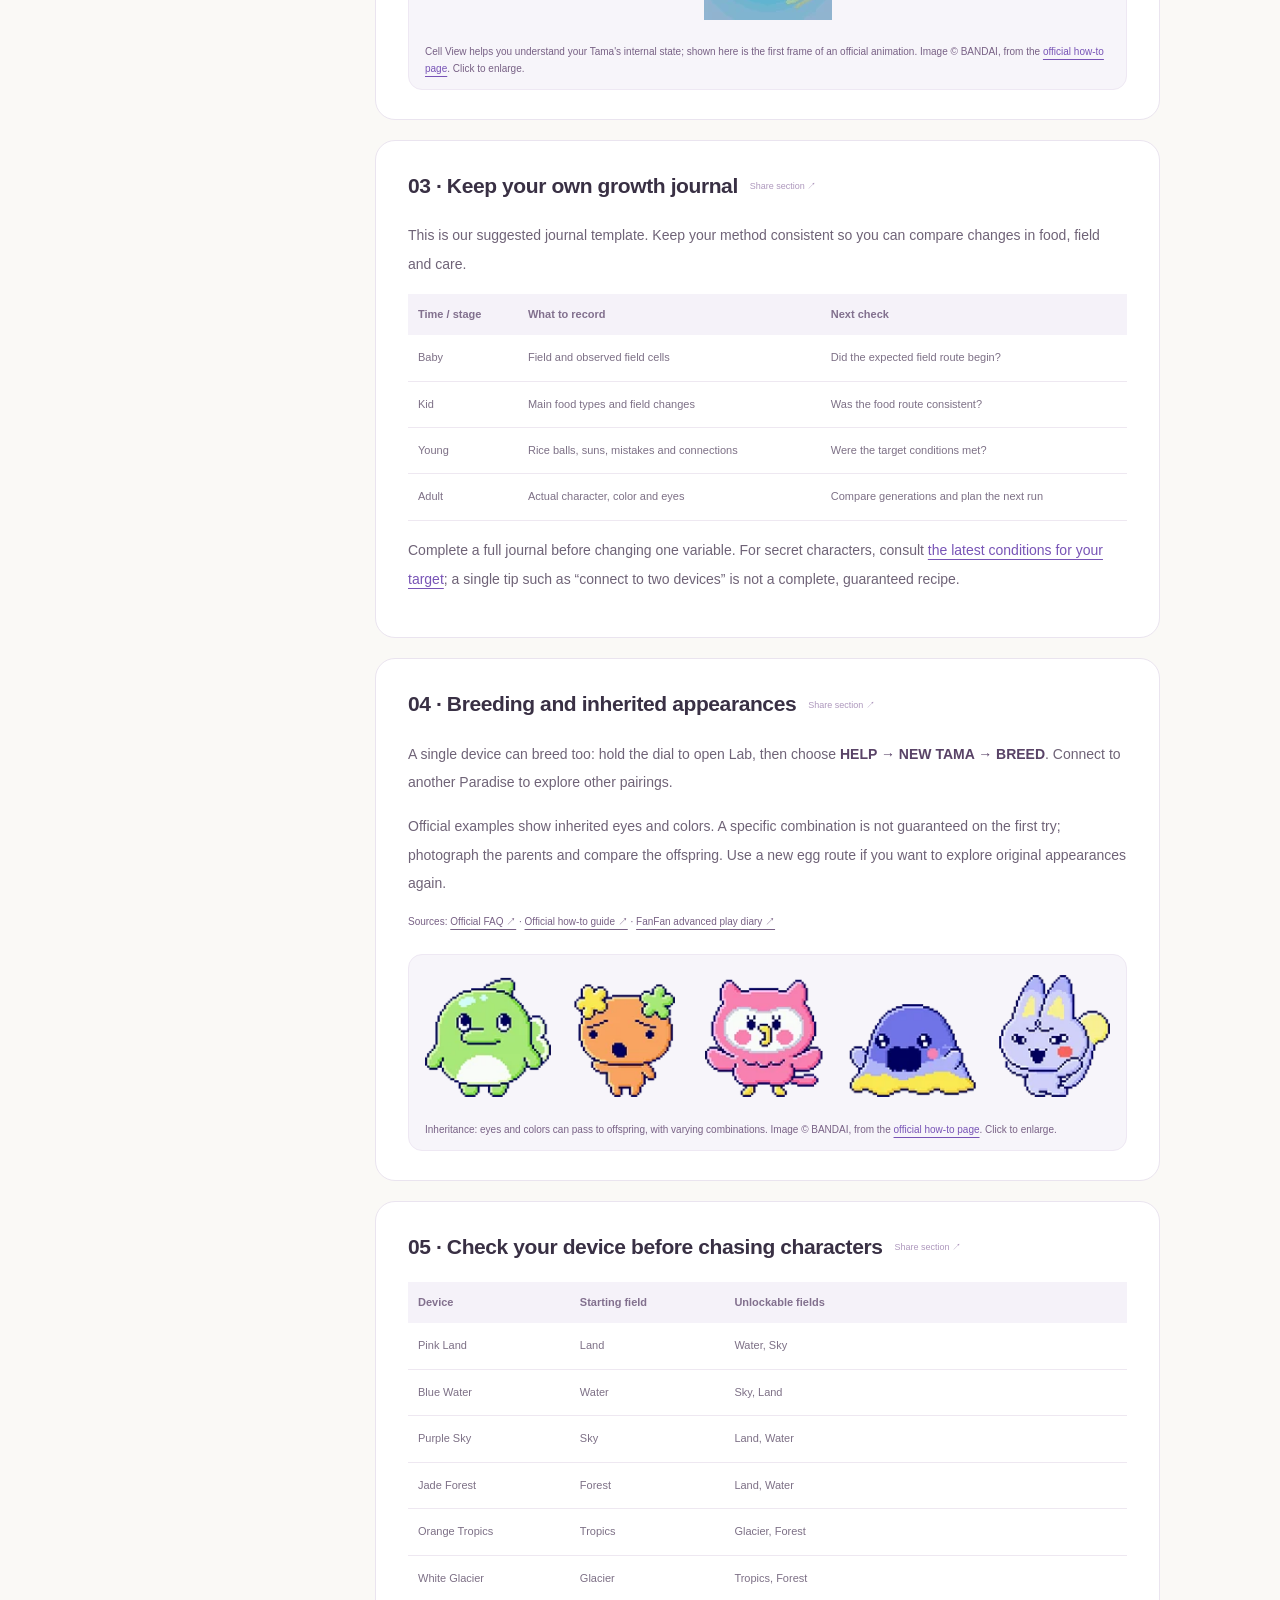
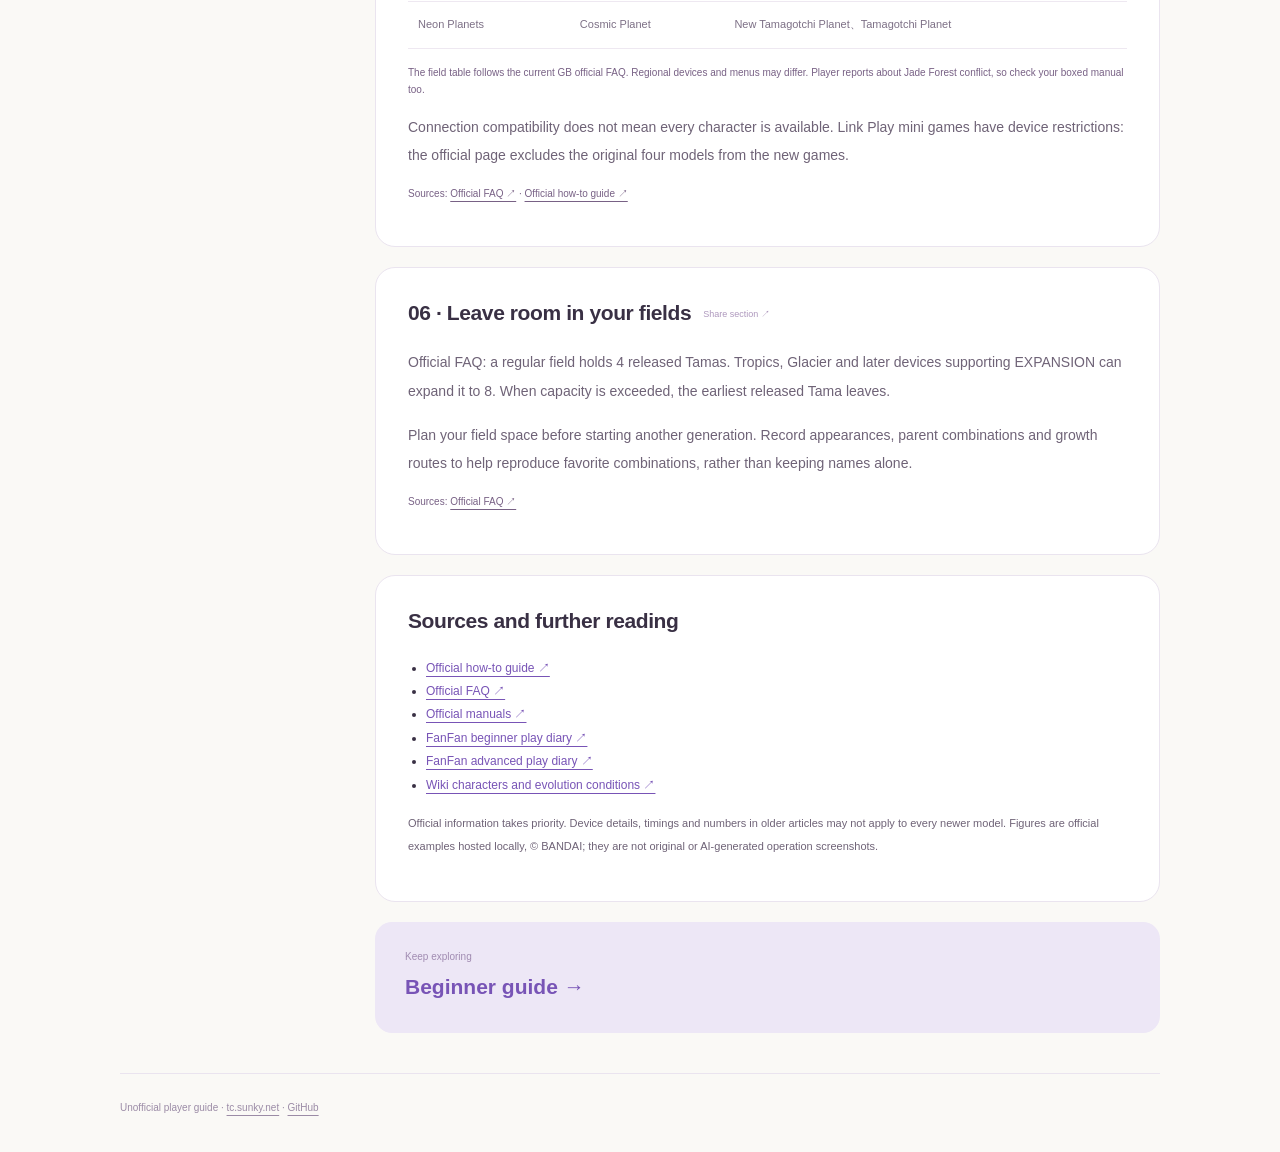
==== commit 414deeaa: "Refresh the archive logo" ====
--- a/public/advanced.html
+++ b/public/advanced.html
@@ -1 +1 @@
-<!doctype html><html lang="zh-CN"><head><script src="./assets/theme.js?v=20261101-polish1"></script><meta charset="utf-8"><meta name="viewport" content="width=device-width,initial-scale=1"><meta name="description" content="从看懂细胞到规划下一代，用记录与对照，探索定向养成、遗传和版本收藏。"><meta name="theme-color" content="#7254c6"><title>进阶攻略 · Tamagotchi Paradise 中文图鉴</title><link rel="icon" href="./assets/favicon.svg?v=20261101-polish1"><link rel="stylesheet" href="./assets/guides.css?v=20261101-polish1"><link rel="stylesheet" href="./assets/i18n.css?v=20261101-polish1"><script src="./assets/i18n-data.js?v=20261101-polish1" defer></script><script src="./assets/i18n.js?v=20261101-polish1" defer></script><link rel="stylesheet" href="./assets/share.css?v=20261101-polish1"><script type="module" src="./assets/share.js?v=20261101-polish1"></script><link rel="stylesheet" href="./assets/theme.css?v=20261101-polish1"><link rel="stylesheet" href="./assets/polish.css?v=20261101-polish1"><script src="./assets/experience.js?v=20261101-polish1" defer></script></head><body class="advanced"><a class="skip" href="#article">跳到正文</a><header class="guide-header"><a class="brand" href="./index.html"><img src="./assets/favicon.svg?v=20261101-polish1" alt="" width="35" height="35">PARADISE <small>中文图鉴</small></a><nav aria-label="网站导航"><a href="./index.html#tools">代码图鉴</a><a href="./beginner.html" >新手攻略</a><a href="./advanced.html" aria-current="page">进阶攻略</a></nav></header><div class="guide-shell"><div class="guide-intro"><span class="kicker">PARADISE PLAYBOOK / 02</span><h1>进阶攻略</h1><p>从看懂细胞到规划下一代，用记录与对照，探索定向养成、遗传和版本收藏。</p><div class="meta">资料核对：2026.11.01 <span>·</span> 官方说明 + 玩家经验整理</div></div><div class="article-layout"><aside><span class="kicker">这篇会读到</span><nav aria-label="文章目录"><a href="#plan">01 · 定向养成：先画一条路线</a><a href="#cells">02 · 细胞观察：记录比猜测更有用</a><a href="#experiment">03 · 做一份自己的养成记录</a><a href="#breed">04 · 配对与遗传：外形可以继续变化</a><a href="#versions">05 · 先核对版本，再追新角色</a><a href="#collection">06 · 收藏规划：给场地留出位置</a></nav><a class="back" href="./index.html">← 返回代码图鉴</a></aside><main id="article"><div class="editor-note">阅读提示：菜单附英文名称便于对照；“玩家经验”不代表官方保证。本文为中文提炼与原创操作建议，来源在对应段落下方。</div><section id="plan" class="chapter"><h2>01 · 定向养成：先画一条路线</h2><p>先写下目标角色、自己的机型和对应场地，再核对角色进化条件。建议一次只追一个目标，把每次失败当成可回看的记录。</p><div class="route"><span>确认机型</span><i>→</i><span>选择场地</span><i>→</i><span>记录食物</span><i>→</i><span>观察细胞</span><i>→</i><span>核对成体</span></div><p>幼童阶段的食物选择与青少年阶段的照顾记录都值得跟踪；已经进入 Young 后，不要期待仅靠换一顿食物就能切换整个物种路线。</p><p class="references">依据：<a href="https://fanfan.com.tw/tamagotchi-1/" target="_blank" rel="noopener noreferrer">FanFan 进阶实玩记录 ↗</a> · <a href="https://tamagotchi.fandom.com/wiki/Tamagotchi_Paradise/Character_list" target="_blank" rel="noopener noreferrer">Wiki 角色与进化条件 ↗</a></p><figure><a href="./assets/guides/growth.webp" target="_blank" rel="noopener"><img src="./assets/guides/growth.webp" alt="官方角色成长五阶段示意" loading="lazy" width="1177" height="242"></a><figcaption>用成长阶段定位当前任务，不把现实天数当成唯一判断标准。 · 图片 © BANDAI，摘自<a href="https://tamagotchi-official.com/gb/series/paradise/howto/">官方玩法页</a>。点击查看大图。</figcaption></figure></section><section id="cells" class="chapter"><h2>02 · 细胞观察：记录比猜测更有用</h2><p>玩家记录常用饭团、太阳与漩涡来观察养成：饭团对应喂饱记录，太阳对应心情充足记录，漩涡提示照顾失误。想追求特定成体时，截图记录比凭记忆计数更稳妥。</p><div class="callout">玩家经验：部分原版角色的优良照顾路线需要零失误，并在 Young 阶段积累至少 5 次喂饱、5 次心情充足记录。它并非所有机型、所有角色的通用配方，仍需核对目标角色条件。</div><p class="references">依据：<a href="https://fanfan.com.tw/tamagotchi-1/" target="_blank" rel="noopener noreferrer">FanFan 进阶实玩记录 ↗</a> · <a href="https://tamagotchi.fandom.com/wiki/Tamagotchi_Paradise/Character_list" target="_blank" rel="noopener noreferrer">Wiki 角色与进化条件 ↗</a></p><figure><a href="./assets/guides/cells.webp" target="_blank" rel="noopener"><img src="./assets/guides/cells.webp" alt="官方细胞观察画面示意" loading="lazy" width="128" height="128"></a><figcaption>观察图：细胞视角能帮助了解角色体内情况；这里展示官方动画首帧。 · 图片 © BANDAI，摘自<a href="https://tamagotchi-official.com/gb/series/paradise/howto/">官方玩法页</a>。点击查看大图。</figcaption></figure></section><section id="experiment" class="chapter"><h2>03 · 做一份自己的养成记录</h2><p>下面是本站建议的记录模板。保持记录方式一致，才能看出食物、场地与照顾方式改变后的差异。</p><div class="table-wrap"><table><thead><tr><th>时间／阶段</th><th>记录内容</th><th>下次检查</th></tr></thead><tbody><tr><td>Baby</td><td>所在场地、观察到的环境细胞</td><td>是否按预期进入场地路线</td></tr><tr><td>Kid</td><td>主要食物类别、切换场地情况</td><td>食物路线是否保持一致</td></tr><tr><td>Young</td><td>饭团／太阳／失误及通讯记录</td><td>目标条件是否满足</td></tr><tr><td>Adult</td><td>实际角色、颜色与眼睛</td><td>与上一代对照，规划下一次</td></tr></tbody></table></div><p>先做一次完整记录，再调整一个变量。涉及隐藏角色时，直接查看<a href="https://tamagotchi.fandom.com/wiki/Tamagotchi_Paradise/Character_list">目标角色的最新条件</a>；不要把“连过两台机器”等单项经验当成保证成功的完整配方。</p></section><section id="breed" class="chapter"><h2>04 · 配对与遗传：外形可以继续变化</h2><p>单机也能繁殖：长按旋钮进入 Lab，再依次选择 <strong>HELP → NEW TAMA → BREED</strong>。与另一台 Paradise 通讯，则可以探索不同搭配。</p><p>官方展示的遗传特征包括眼睛和颜色。繁殖不保证一次得到指定组合；建议先拍下亲代，再与下一代对照。想重新体验原始外形，可另外尝试新蛋路线。</p><p class="references">依据：<a href="https://tamagotchi-official.com/gb/series/paradise/faq/" target="_blank" rel="noopener noreferrer">官方 FAQ ↗</a> · <a href="https://tamagotchi-official.com/gb/series/paradise/howto/" target="_blank" rel="noopener noreferrer">官方玩法说明 ↗</a> · <a href="https://fanfan.com.tw/tamagotchi-1/" target="_blank" rel="noopener noreferrer">FanFan 进阶实玩记录 ↗</a></p><figure><a href="./assets/guides/breeding.webp" target="_blank" rel="noopener"><img src="./assets/guides/breeding.webp" alt="官方亲代与下一代眼睛和颜色组合示意" loading="lazy" width="729" height="130"></a><figcaption>遗传图：眼睛与颜色可传给下一代，组合结果存在变化。 · 图片 © BANDAI，摘自<a href="https://tamagotchi-official.com/gb/series/paradise/howto/">官方玩法页</a>。点击查看大图。</figcaption></figure></section><section id="versions" class="chapter"><h2>05 · 先核对版本，再追新角色</h2><div class="table-wrap"><table><thead><tr><th>机型</th><th>初始场地</th><th>后续可解锁场地</th></tr></thead><tbody><tr><td>Pink Land</td><td>陆地</td><td>海洋、天空</td></tr><tr><td>Blue Water</td><td>海洋</td><td>天空、陆地</td></tr><tr><td>Purple Sky</td><td>天空</td><td>陆地、海洋</td></tr><tr><td>Jade Forest</td><td>森林</td><td>陆地、海洋</td></tr><tr><td>Orange Tropics</td><td>热带</td><td>冰川、森林</td></tr><tr><td>White Glacier</td><td>冰川</td><td>热带、森林</td></tr><tr><td>Neon Planets</td><td>Cosmic Planet</td><td>New Tamagotchi Planet、Tamagotchi Planet</td></tr></tbody></table></div><p class="references">场地表依据当前 GB 官方 FAQ。不同地区的销售版本与菜单可能不同；尤其森林版的玩家资料存在出入，请同时核对盒装说明。</p><p>可通讯不等于可养成所有机型角色。联机小游戏也有版本限制，官方玩法页明确原四款机型不支持新增的 Link Play 小游戏。</p><p class="references">依据：<a href="https://tamagotchi-official.com/gb/series/paradise/faq/" target="_blank" rel="noopener noreferrer">官方 FAQ ↗</a> · <a href="https://tamagotchi-official.com/gb/series/paradise/howto/" target="_blank" rel="noopener noreferrer">官方玩法说明 ↗</a></p></section><section id="collection" class="chapter"><h2>06 · 收藏规划：给场地留出位置</h2><p>官方 FAQ：普通场地可保留 4 只已释放角色；支持 EXPANSION 的热带、冰川及后续机型可扩至 8 只。超过容量后，最早释放的角色会离开。</p><p>因此，收藏时先安排好位置，再决定开始哪一代。保留外形截图、亲代组合和路线笔记，比只记录角色名字更便于复现喜欢的搭配。</p><p class="references">依据：<a href="https://tamagotchi-official.com/gb/series/paradise/faq/" target="_blank" rel="noopener noreferrer">官方 FAQ ↗</a></p></section><section class="chapter sources"><h2>来源与延伸阅读</h2><ul><li><a href="https://tamagotchi-official.com/gb/series/paradise/howto/">官方玩法说明 ↗</a></li><li><a href="https://tamagotchi-official.com/gb/series/paradise/faq/">官方 FAQ ↗</a></li><li><a href="https://tamagotchi-official.com/manual/toy/paradise/">官方说明书入口 ↗</a></li><li><a href="https://fanfan.com.tw/tamagotchi/">FanFan 新手实玩记录 ↗</a></li><li><a href="https://fanfan.com.tw/tamagotchi-1/">FanFan 进阶实玩记录 ↗</a></li><li><a href="https://tamagotchi.fandom.com/wiki/Tamagotchi_Paradise/Character_list">Wiki 角色与进化条件 ↗</a></li></ul><p>官方资料优先；旧文章中的机型、时限与具体数值不应直接套用所有新机型。图片均为官方玩法示意，已保存于本站；版权归 BANDAI，非原创或 AI 操作截图。</p></section><a class="next-guide" href="./beginner.html"><small>继续探索</small><strong>新手攻略 →</strong></a></main></div><footer>非官方玩家整理 · <a href="https://tc.sunky.net/">tc.sunky.net</a> · <a href="https://github.com/isunky/TamagotchiCode">GitHub</a></footer></div></body></html>+<!doctype html><html lang="zh-CN"><head><script src="./assets/theme.js?v=20261101-polish2"></script><meta charset="utf-8"><meta name="viewport" content="width=device-width,initial-scale=1"><meta name="description" content="从看懂细胞到规划下一代，用记录与对照，探索定向养成、遗传和版本收藏。"><meta name="theme-color" content="#7254c6"><title>进阶攻略 · Tamagotchi Paradise 中文图鉴</title><link rel="icon" href="./assets/art/archive-logo-v1.png"><link rel="stylesheet" href="./assets/guides.css?v=20261101-polish2"><link rel="stylesheet" href="./assets/i18n.css?v=20261101-polish2"><script src="./assets/i18n-data.js?v=20261101-polish2" defer></script><script src="./assets/i18n.js?v=20261101-polish2" defer></script><link rel="stylesheet" href="./assets/share.css?v=20261101-polish2"><script type="module" src="./assets/share.js?v=20261101-polish2"></script><link rel="stylesheet" href="./assets/theme.css?v=20261101-polish2"><link rel="stylesheet" href="./assets/polish.css?v=20261108-logo1"><script src="./assets/experience.js?v=20261101-polish2" defer></script></head><body class="advanced"><a class="skip" href="#article">跳到正文</a><header class="guide-header"><a class="brand" href="./index.html"><img src="./assets/art/archive-logo-v1.png" alt="" width="35" height="35">PARADISE <small>中文图鉴</small></a><nav aria-label="网站导航"><a href="./index.html#tools">代码图鉴</a><a href="./beginner.html" >新手攻略</a><a href="./advanced.html" aria-current="page">进阶攻略</a></nav></header><div class="guide-shell"><div class="guide-intro"><span class="kicker">PARADISE PLAYBOOK / 02</span><h1>进阶攻略</h1><p>从看懂细胞到规划下一代，用记录与对照，探索定向养成、遗传和版本收藏。</p><div class="meta">资料核对：2026.11.01 <span>·</span> 官方说明 + 玩家经验整理</div></div><div class="article-layout"><aside><span class="kicker">这篇会读到</span><nav aria-label="文章目录"><a href="#plan">01 · 定向养成：先画一条路线</a><a href="#cells">02 · 细胞观察：记录比猜测更有用</a><a href="#experiment">03 · 做一份自己的养成记录</a><a href="#breed">04 · 配对与遗传：外形可以继续变化</a><a href="#versions">05 · 先核对版本，再追新角色</a><a href="#collection">06 · 收藏规划：给场地留出位置</a></nav><a class="back" href="./index.html">← 返回代码图鉴</a></aside><main id="article"><div class="editor-note">阅读提示：菜单附英文名称便于对照；“玩家经验”不代表官方保证。本文为中文提炼与原创操作建议，来源在对应段落下方。</div><section id="plan" class="chapter"><h2>01 · 定向养成：先画一条路线</h2><p>先写下目标角色、自己的机型和对应场地，再核对角色进化条件。建议一次只追一个目标，把每次失败当成可回看的记录。</p><div class="route"><span>确认机型</span><i>→</i><span>选择场地</span><i>→</i><span>记录食物</span><i>→</i><span>观察细胞</span><i>→</i><span>核对成体</span></div><p>幼童阶段的食物选择与青少年阶段的照顾记录都值得跟踪；已经进入 Young 后，不要期待仅靠换一顿食物就能切换整个物种路线。</p><p class="references">依据：<a href="https://fanfan.com.tw/tamagotchi-1/" target="_blank" rel="noopener noreferrer">FanFan 进阶实玩记录 ↗</a> · <a href="https://tamagotchi.fandom.com/wiki/Tamagotchi_Paradise/Character_list" target="_blank" rel="noopener noreferrer">Wiki 角色与进化条件 ↗</a></p><figure><a href="./assets/guides/growth.webp" target="_blank" rel="noopener"><img src="./assets/guides/growth.webp" alt="官方角色成长五阶段示意" loading="lazy" width="1177" height="242"></a><figcaption>用成长阶段定位当前任务，不把现实天数当成唯一判断标准。 · 图片 © BANDAI，摘自<a href="https://tamagotchi-official.com/gb/series/paradise/howto/">官方玩法页</a>。点击查看大图。</figcaption></figure></section><section id="cells" class="chapter"><h2>02 · 细胞观察：记录比猜测更有用</h2><p>玩家记录常用饭团、太阳与漩涡来观察养成：饭团对应喂饱记录，太阳对应心情充足记录，漩涡提示照顾失误。想追求特定成体时，截图记录比凭记忆计数更稳妥。</p><div class="callout">玩家经验：部分原版角色的优良照顾路线需要零失误，并在 Young 阶段积累至少 5 次喂饱、5 次心情充足记录。它并非所有机型、所有角色的通用配方，仍需核对目标角色条件。</div><p class="references">依据：<a href="https://fanfan.com.tw/tamagotchi-1/" target="_blank" rel="noopener noreferrer">FanFan 进阶实玩记录 ↗</a> · <a href="https://tamagotchi.fandom.com/wiki/Tamagotchi_Paradise/Character_list" target="_blank" rel="noopener noreferrer">Wiki 角色与进化条件 ↗</a></p><figure><a href="./assets/guides/cells.webp" target="_blank" rel="noopener"><img src="./assets/guides/cells.webp" alt="官方细胞观察画面示意" loading="lazy" width="128" height="128"></a><figcaption>观察图：细胞视角能帮助了解角色体内情况；这里展示官方动画首帧。 · 图片 © BANDAI，摘自<a href="https://tamagotchi-official.com/gb/series/paradise/howto/">官方玩法页</a>。点击查看大图。</figcaption></figure></section><section id="experiment" class="chapter"><h2>03 · 做一份自己的养成记录</h2><p>下面是本站建议的记录模板。保持记录方式一致，才能看出食物、场地与照顾方式改变后的差异。</p><div class="table-wrap"><table><thead><tr><th>时间／阶段</th><th>记录内容</th><th>下次检查</th></tr></thead><tbody><tr><td>Baby</td><td>所在场地、观察到的环境细胞</td><td>是否按预期进入场地路线</td></tr><tr><td>Kid</td><td>主要食物类别、切换场地情况</td><td>食物路线是否保持一致</td></tr><tr><td>Young</td><td>饭团／太阳／失误及通讯记录</td><td>目标条件是否满足</td></tr><tr><td>Adult</td><td>实际角色、颜色与眼睛</td><td>与上一代对照，规划下一次</td></tr></tbody></table></div><p>先做一次完整记录，再调整一个变量。涉及隐藏角色时，直接查看<a href="https://tamagotchi.fandom.com/wiki/Tamagotchi_Paradise/Character_list">目标角色的最新条件</a>；不要把“连过两台机器”等单项经验当成保证成功的完整配方。</p></section><section id="breed" class="chapter"><h2>04 · 配对与遗传：外形可以继续变化</h2><p>单机也能繁殖：长按旋钮进入 Lab，再依次选择 <strong>HELP → NEW TAMA → BREED</strong>。与另一台 Paradise 通讯，则可以探索不同搭配。</p><p>官方展示的遗传特征包括眼睛和颜色。繁殖不保证一次得到指定组合；建议先拍下亲代，再与下一代对照。想重新体验原始外形，可另外尝试新蛋路线。</p><p class="references">依据：<a href="https://tamagotchi-official.com/gb/series/paradise/faq/" target="_blank" rel="noopener noreferrer">官方 FAQ ↗</a> · <a href="https://tamagotchi-official.com/gb/series/paradise/howto/" target="_blank" rel="noopener noreferrer">官方玩法说明 ↗</a> · <a href="https://fanfan.com.tw/tamagotchi-1/" target="_blank" rel="noopener noreferrer">FanFan 进阶实玩记录 ↗</a></p><figure><a href="./assets/guides/breeding.webp" target="_blank" rel="noopener"><img src="./assets/guides/breeding.webp" alt="官方亲代与下一代眼睛和颜色组合示意" loading="lazy" width="729" height="130"></a><figcaption>遗传图：眼睛与颜色可传给下一代，组合结果存在变化。 · 图片 © BANDAI，摘自<a href="https://tamagotchi-official.com/gb/series/paradise/howto/">官方玩法页</a>。点击查看大图。</figcaption></figure></section><section id="versions" class="chapter"><h2>05 · 先核对版本，再追新角色</h2><div class="table-wrap"><table><thead><tr><th>机型</th><th>初始场地</th><th>后续可解锁场地</th></tr></thead><tbody><tr><td>Pink Land</td><td>陆地</td><td>海洋、天空</td></tr><tr><td>Blue Water</td><td>海洋</td><td>天空、陆地</td></tr><tr><td>Purple Sky</td><td>天空</td><td>陆地、海洋</td></tr><tr><td>Jade Forest</td><td>森林</td><td>陆地、海洋</td></tr><tr><td>Orange Tropics</td><td>热带</td><td>冰川、森林</td></tr><tr><td>White Glacier</td><td>冰川</td><td>热带、森林</td></tr><tr><td>Neon Planets</td><td>Cosmic Planet</td><td>New Tamagotchi Planet、Tamagotchi Planet</td></tr></tbody></table></div><p class="references">场地表依据当前 GB 官方 FAQ。不同地区的销售版本与菜单可能不同；尤其森林版的玩家资料存在出入，请同时核对盒装说明。</p><p>可通讯不等于可养成所有机型角色。联机小游戏也有版本限制，官方玩法页明确原四款机型不支持新增的 Link Play 小游戏。</p><p class="references">依据：<a href="https://tamagotchi-official.com/gb/series/paradise/faq/" target="_blank" rel="noopener noreferrer">官方 FAQ ↗</a> · <a href="https://tamagotchi-official.com/gb/series/paradise/howto/" target="_blank" rel="noopener noreferrer">官方玩法说明 ↗</a></p></section><section id="collection" class="chapter"><h2>06 · 收藏规划：给场地留出位置</h2><p>官方 FAQ：普通场地可保留 4 只已释放角色；支持 EXPANSION 的热带、冰川及后续机型可扩至 8 只。超过容量后，最早释放的角色会离开。</p><p>因此，收藏时先安排好位置，再决定开始哪一代。保留外形截图、亲代组合和路线笔记，比只记录角色名字更便于复现喜欢的搭配。</p><p class="references">依据：<a href="https://tamagotchi-official.com/gb/series/paradise/faq/" target="_blank" rel="noopener noreferrer">官方 FAQ ↗</a></p></section><section class="chapter sources"><h2>来源与延伸阅读</h2><ul><li><a href="https://tamagotchi-official.com/gb/series/paradise/howto/">官方玩法说明 ↗</a></li><li><a href="https://tamagotchi-official.com/gb/series/paradise/faq/">官方 FAQ ↗</a></li><li><a href="https://tamagotchi-official.com/manual/toy/paradise/">官方说明书入口 ↗</a></li><li><a href="https://fanfan.com.tw/tamagotchi/">FanFan 新手实玩记录 ↗</a></li><li><a href="https://fanfan.com.tw/tamagotchi-1/">FanFan 进阶实玩记录 ↗</a></li><li><a href="https://tamagotchi.fandom.com/wiki/Tamagotchi_Paradise/Character_list">Wiki 角色与进化条件 ↗</a></li></ul><p>官方资料优先；旧文章中的机型、时限与具体数值不应直接套用所有新机型。图片均为官方玩法示意，已保存于本站；版权归 BANDAI，非原创或 AI 操作截图。</p></section><a class="next-guide" href="./beginner.html"><small>继续探索</small><strong>新手攻略 →</strong></a></main></div><footer>非官方玩家整理 · <a href="https://tc.sunky.net/">tc.sunky.net</a> · <a href="https://github.com/isunky/TamagotchiCode">GitHub</a></footer></div></body></html>
--- a/public/assets/polish.css
+++ b/public/assets/polish.css
@@ -10,3 +10,23 @@
 
 .item-name{margin:0}@media(max-width:540px){.share-trigger{width:40px;height:40px;padding:0;justify-content:center;border-radius:13px}.share-trigger>span{display:none}}
 html[data-theme=light] :is(.collection-status,.item-note summary,.item-note details p,.item-en,.source-btn,.mark){color:#7e668e}html[data-theme=light] .filter-chip{color:#765287}html[data-theme=light] :is(.references,.chapter p.references,.references a,figcaption,.meta,.kicker){color:#786185}
+.searchbox input::-webkit-search-cancel-button,.searchbox input::-webkit-search-decoration{-webkit-appearance:none;appearance:none}
+/* Compact archive cards */
+.item-top{height:130px}.item-top:before{width:96px;height:96px;top:17px;left:calc(50% - 48px)}.sprite{width:96px;height:96px}
+.item-body{display:grid;grid-template-columns:minmax(0,1fr) auto;align-items:start;column-gap:8px;padding:14px}
+.item-body>.item-name,.item-body>.item-en,.item-body>.edition,.item-body>.codebox,.item-body>.item-foot{grid-column:1/-1}
+.item-name{min-height:0}.item-en{margin-top:2px}.edition{justify-self:start;margin-top:7px;padding:4px 7px}.codebox{margin-top:9px;min-height:43px}.item-body>.item-note{grid-column:1;grid-row:6;margin-top:8px;overflow:visible}.item-body>.item-share{grid-column:2;grid-row:6;width:auto;margin-top:5px;padding:6px 9px;white-space:nowrap}.item-foot{margin-top:8px;padding-top:8px}
+@media(max-width:540px){.item-top{height:105px}.item-top:before{width:78px;height:78px;top:13px;left:calc(50% - 39px)}.sprite{width:78px;height:78px}.item-body{padding:10px;column-gap:4px}.item-name{min-height:0}.edition{margin-top:6px}.codebox{margin-top:8px;flex-wrap:nowrap;padding:5px;gap:3px}.code{font-size:clamp(11px,3vw,15px);letter-spacing:0}.copy{width:auto;margin-left:auto;padding:6px;min-height:32px}.item-body>.item-share{padding:6px;font-size:9px}.item-body>.item-note{margin-top:8px}.item-foot{margin-top:7px;padding-top:7px}}
+@media(max-width:379px){.item-top{height:120px}.item-top:before{top:12px;width:96px;height:96px;left:calc(50% - 48px)}.sprite{width:96px;height:96px}.code{font-size:16px}}
+/* A quieter, shorter introduction keeps the archive close at hand. */
+.hero,html[lang=en] .hero{min-height:210px;padding:27px 36px}
+.hero-copy{max-width:65%!important}.hero .eyebrow,.hero-caption,.hero .guide-link,.art-tag{display:none}
+.hero h1,html[lang=en] .hero h1{font-size:32px;line-height:1.2;letter-spacing:-.5px}.hero h1 br{display:none}.hero h1 em:before{content:' '}
+.hero p{margin-top:10px;font-size:12px;line-height:1.6}.hero-buttons{margin-top:14px}.hero .primary-link{padding:10px 14px;font-size:11px}
+.hero-art{width:34%;height:100%;top:0;right:2%}.hero-art .art-orbit{width:170px;height:170px}.hero-illustration{max-height:210px;object-fit:contain}
+.stats{margin:12px 0;padding:10px 0}.stat,.stat.stat-mint,.stat.stat-yellow{padding:0 20px}.stat-label{margin-bottom:2px}.stat strong{font-size:20px}
+.playbook-entry{margin:0 0 14px;gap:10px}.playbook-entry>a{padding:10px 16px;gap:10px}.entry-icon{width:32px;height:32px;border-radius:10px;font-size:13px}.playbook-entry h2{font-size:13px;margin:0}.playbook-entry small,.playbook-entry p{display:none}
+@media(max-width:540px){.hero,html[lang=en] .hero{min-height:0;padding:19px 18px}.hero-copy,html[lang=en] .hero-copy{max-width:100%!important;padding-right:90px}.hero h1,html[lang=en] .hero h1{max-width:none;font-size:22px;line-height:1.3}.hero p{font-size:11px;margin-top:7px}.hero-buttons{margin-top:10px}.hero .primary-link{padding:9px 11px}.hero-art{top:50%;right:0;bottom:auto;transform:translateY(-50%);width:100px;height:100px}.hero-art .art-orbit{width:80px;height:80px}.hero-illustration{max-height:100px}.stats{margin:10px 0;padding:9px 0}.stat,.stat.stat-mint,.stat.stat-yellow{padding:0 8px}.stat strong{font-size:18px}.stat-label{min-height:0;margin-bottom:3px}.playbook-entry{margin-bottom:12px}.playbook-entry>a{padding:9px;gap:7px}.entry-icon{width:27px;height:27px;font-size:11px}.playbook-entry h2{font-size:11px}}
+/* Generated brand mark */
+.brandmark img{display:block;width:100%;height:100%;object-fit:contain}
+.guide-header .brand img{object-fit:contain}
